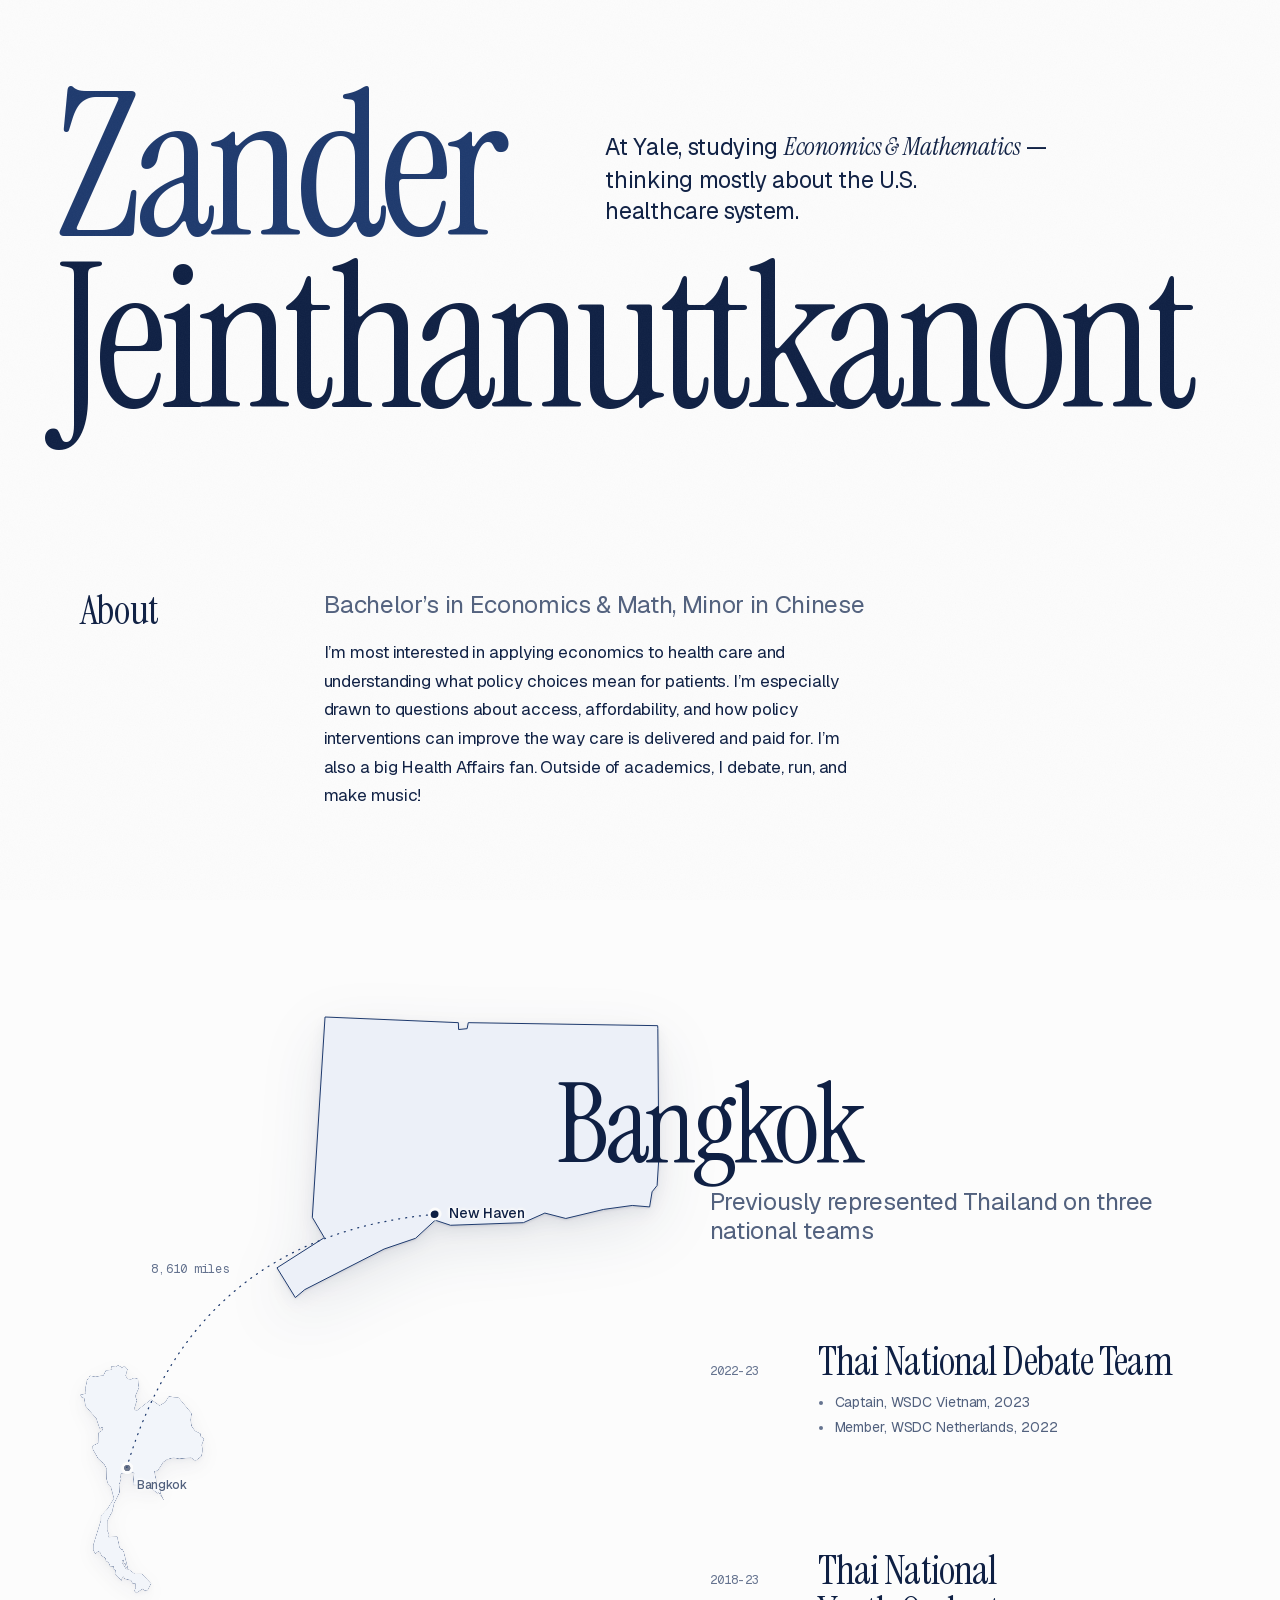
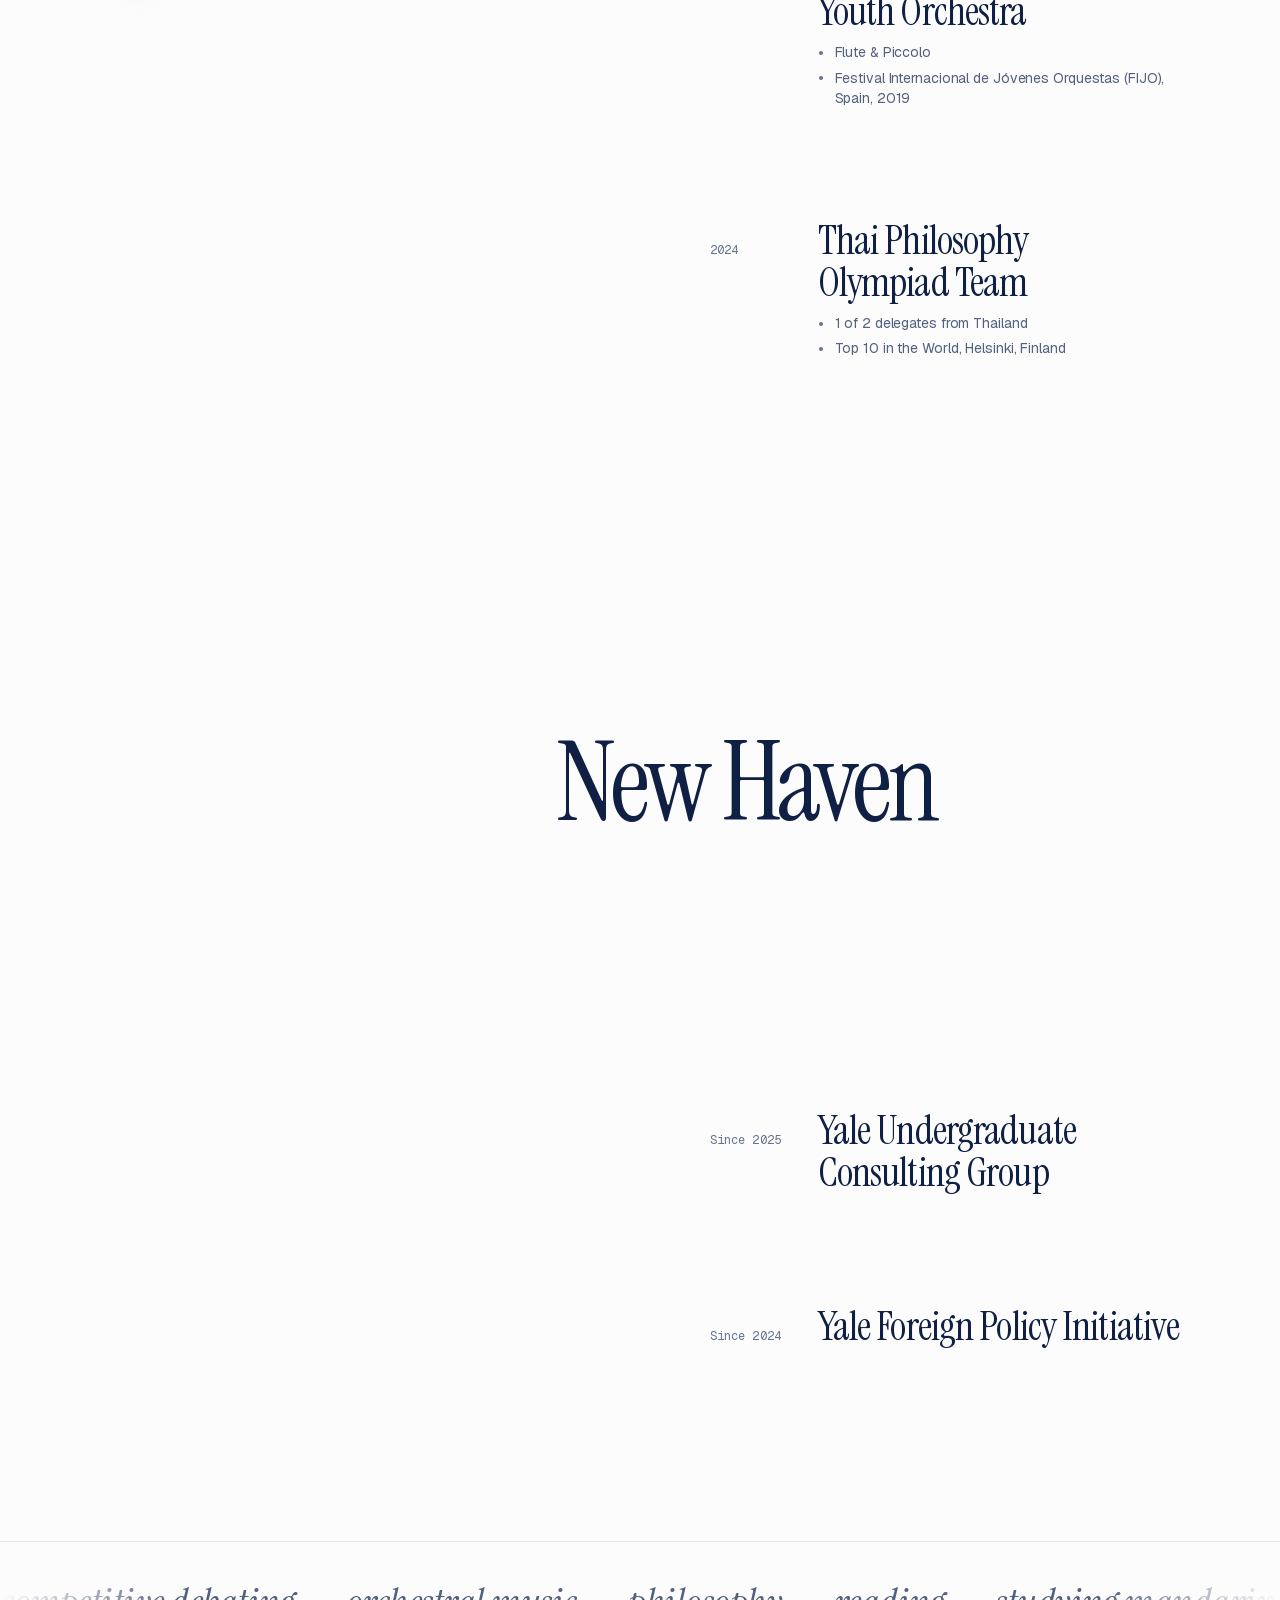
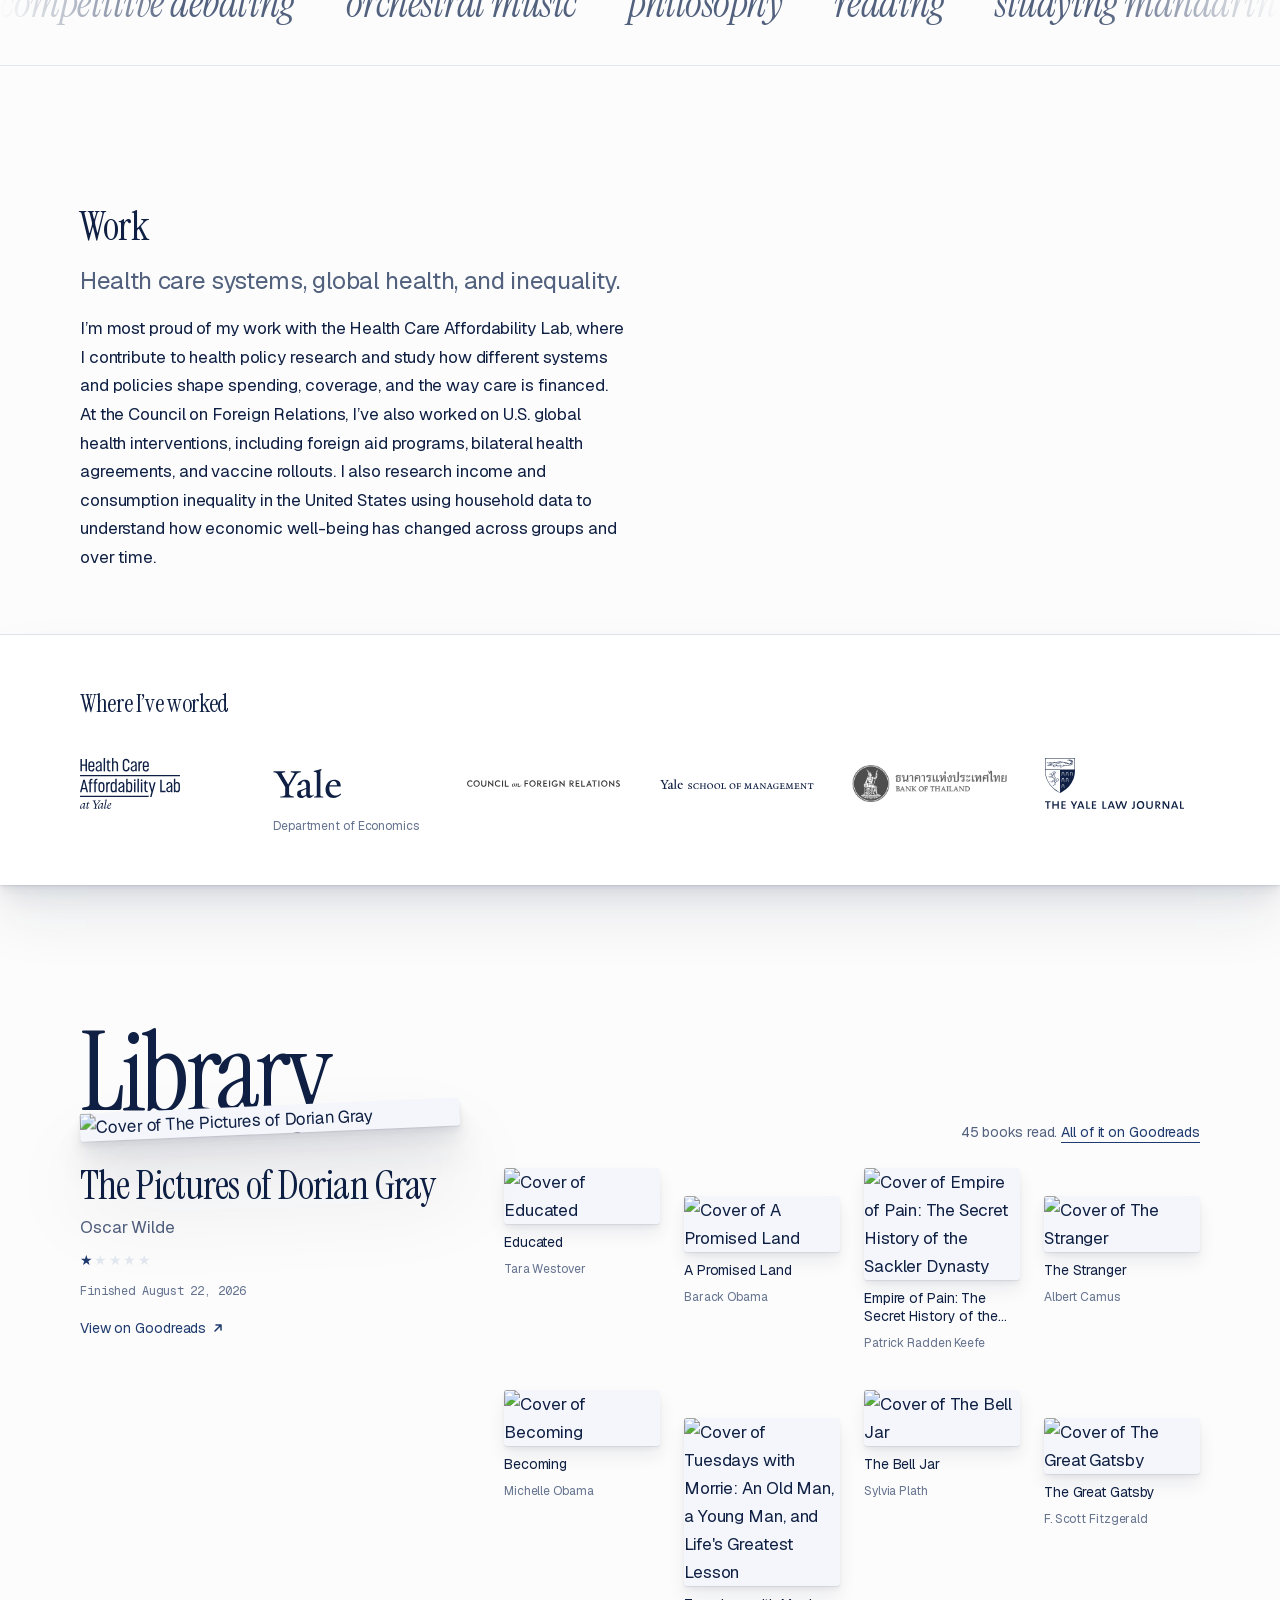
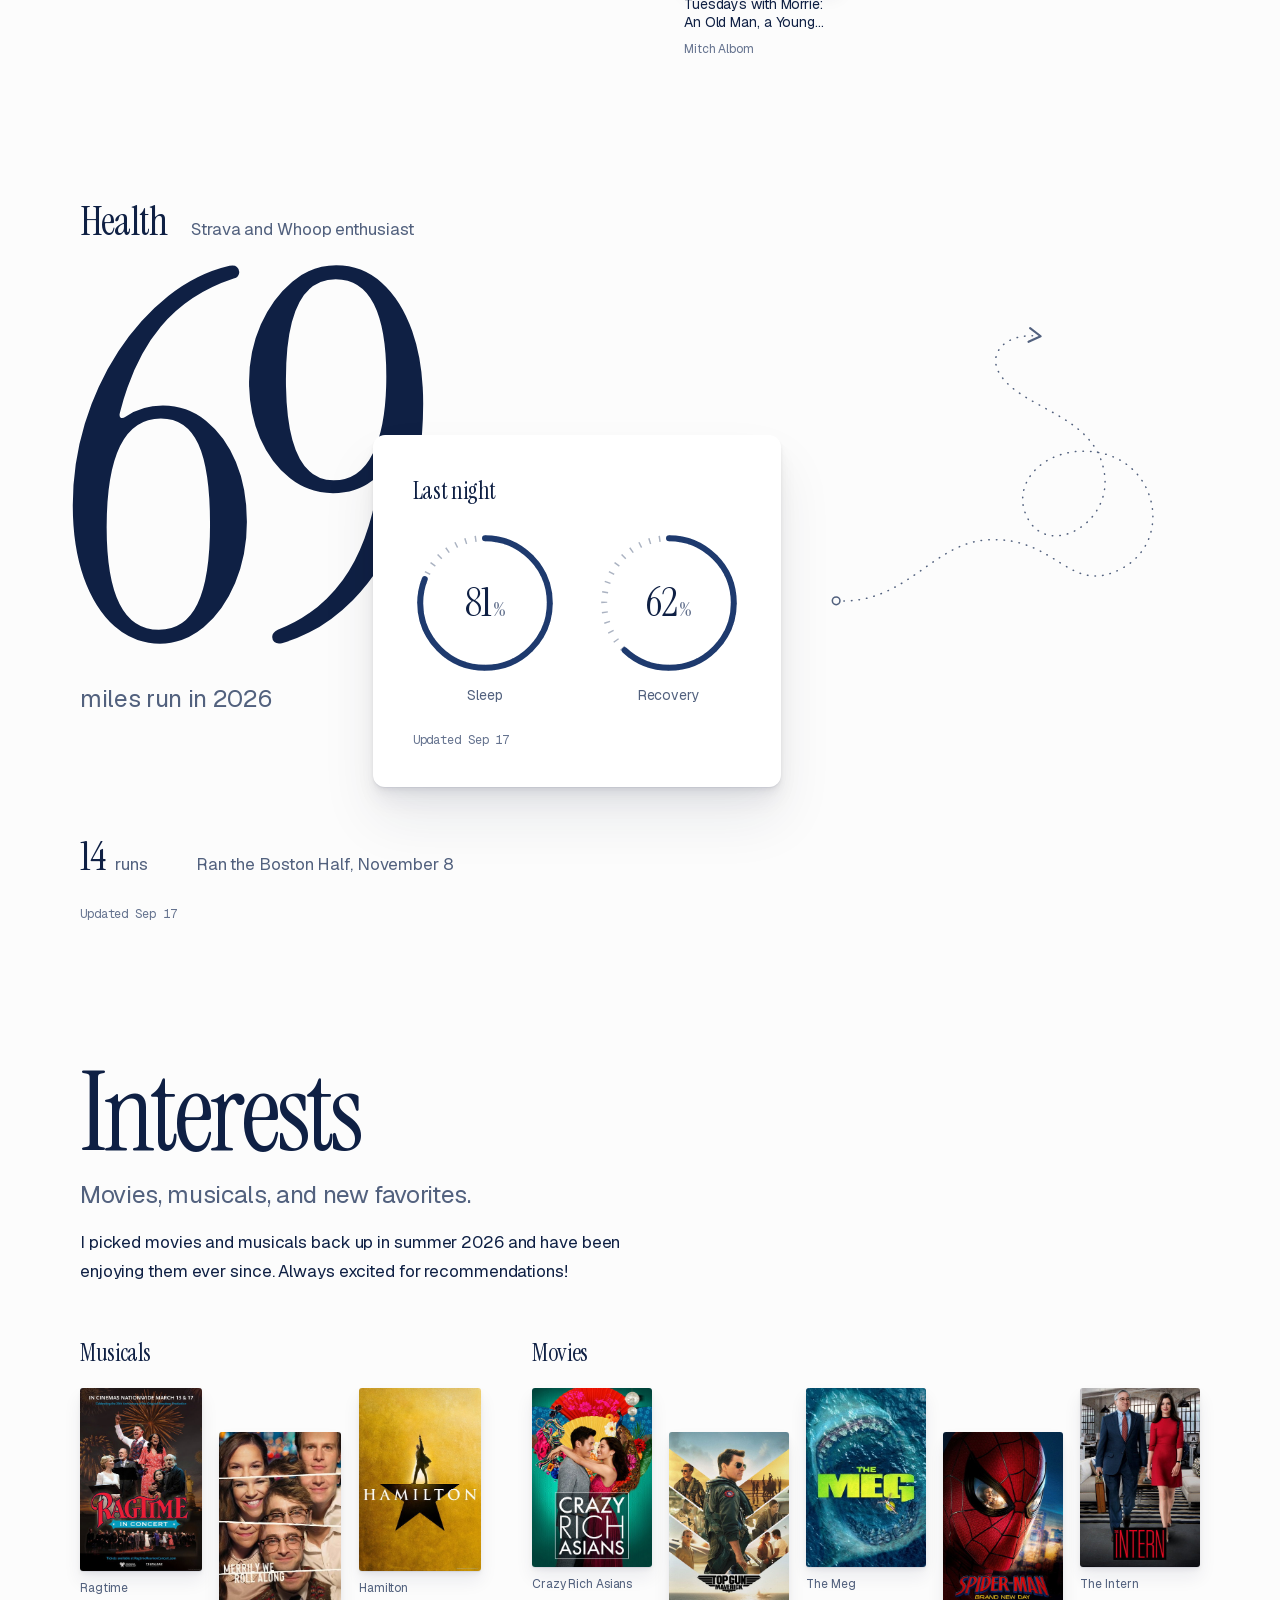
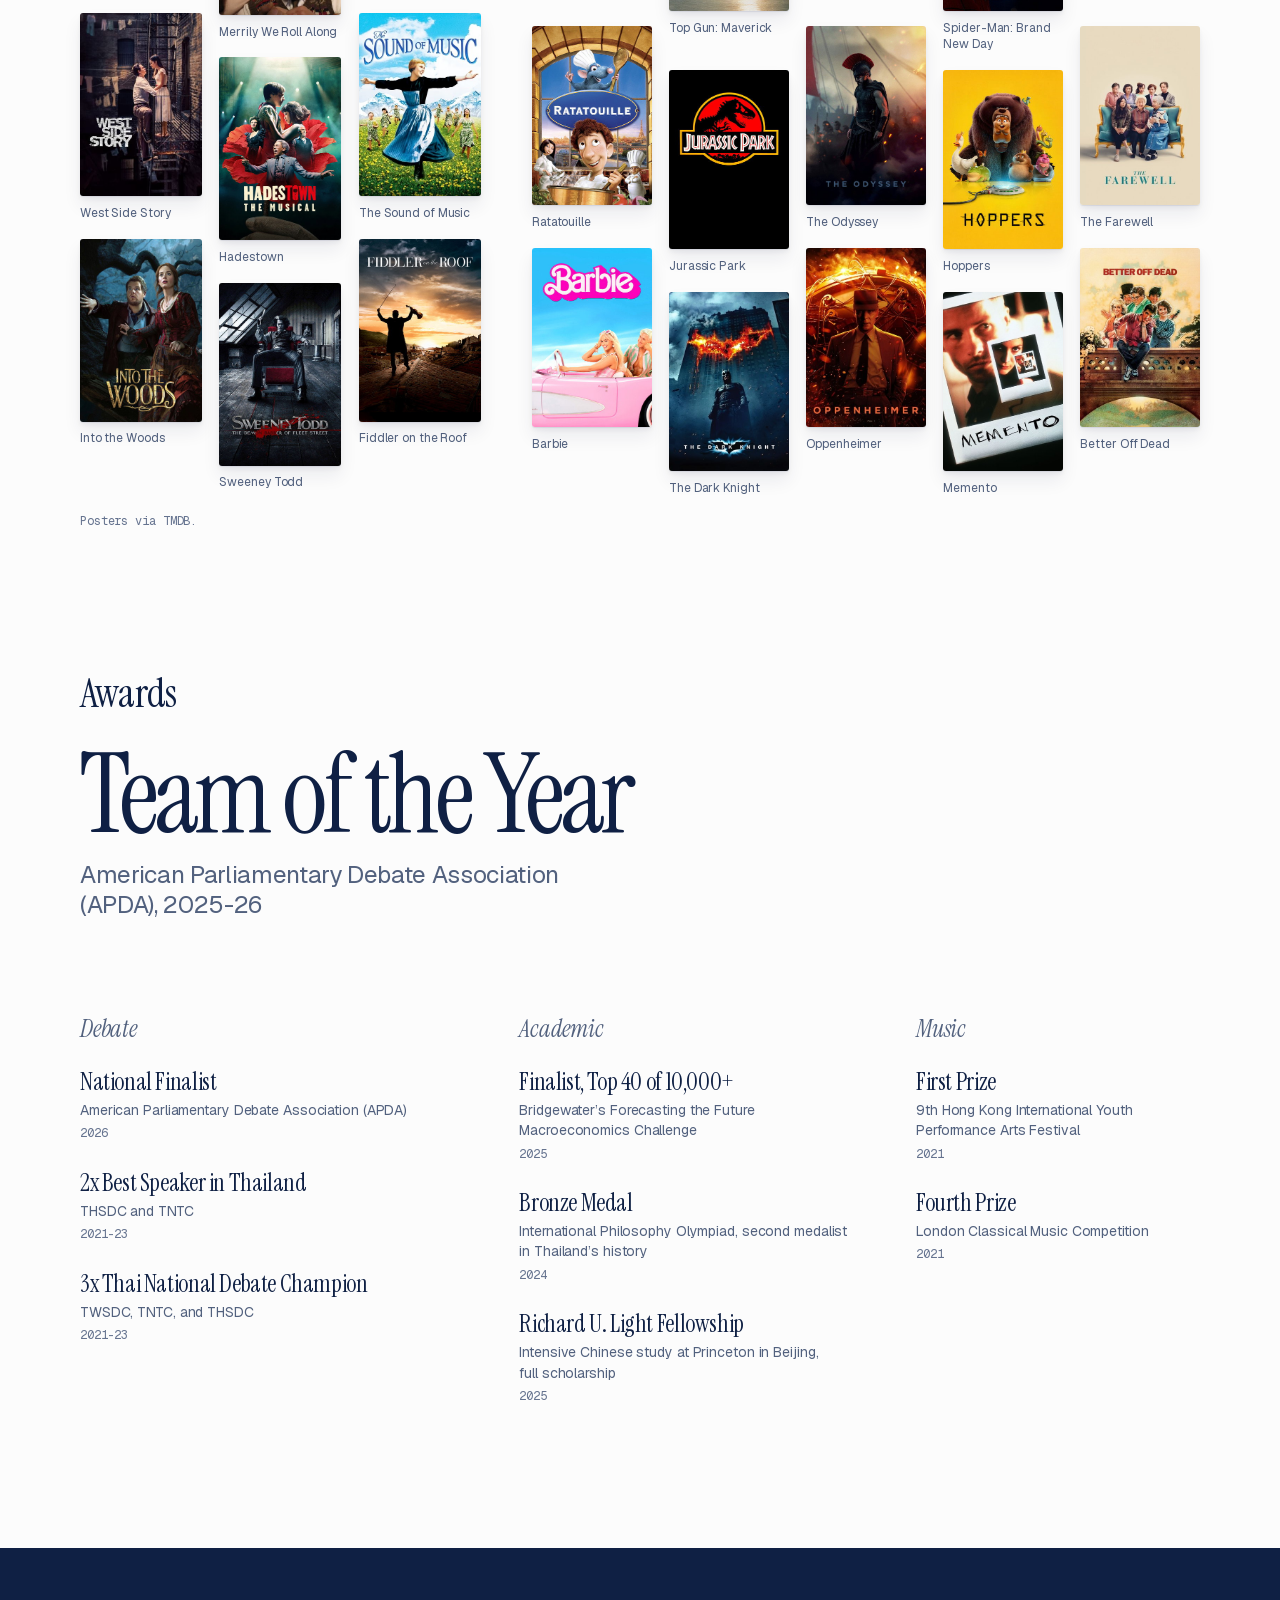
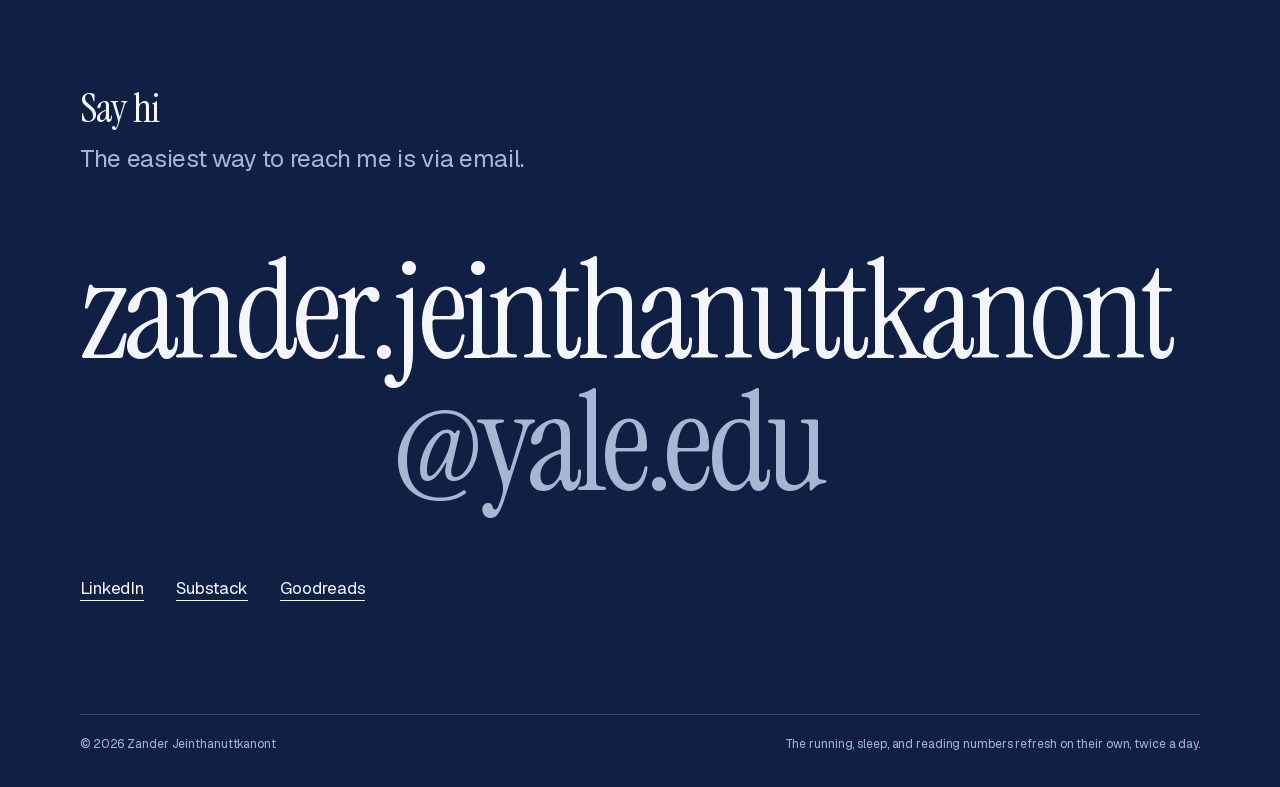
==== index.html @ 14655700 "Redesign round 3: one structure per section, About as a map journey - Hero: name fitted to the full " ====
<!DOCTYPE html>
<html lang="en">
<head>
  <meta charset="UTF-8" />
  <meta name="viewport" content="width=device-width, initial-scale=1" />
  <title>Zander Jeinthanuttkanont</title>
  <meta name="description" content="Zander Jeinthanuttkanont. At Yale, studying Economics &amp; Mathematics, thinking mostly about the U.S. healthcare system." />
  <link rel="canonical" href="https://zanderjein.com/" />
  <meta name="theme-color" content="#FCFCFC" media="(prefers-color-scheme: light)" />
  <meta name="theme-color" content="#0A1428" media="(prefers-color-scheme: dark)" />
  <meta name="color-scheme" content="light dark" />

  <link rel="icon" href="favicon.ico" sizes="any" />
  <link rel="icon" href="assets/icons/favicon-32.png" type="image/png" sizes="32x32" />
  <link rel="apple-touch-icon" href="apple-touch-icon.png" />

  <!-- how the link looks when shared -->
  <meta property="og:type" content="website" />
  <meta property="og:url" content="https://zanderjein.com/" />
  <meta property="og:site_name" content="Zander Jeinthanuttkanont" />
  <meta property="og:title" content="Zander Jeinthanuttkanont" />
  <meta property="og:description" content="At Yale, studying Economics &amp; Mathematics — thinking mostly about the U.S. healthcare system." />
  <meta property="og:image" content="https://zanderjein.com/assets/og-image.png" />
  <meta property="og:image:width" content="1200" />
  <meta property="og:image:height" content="630" />
  <meta property="og:image:alt" content="Zander Jeinthanuttkanont, at Yale, studying Economics &amp; Mathematics" />
  <meta name="twitter:card" content="summary_large_image" />

  <link rel="preload" href="assets/fonts/instrument-serif-latin.woff2" as="font" type="font/woff2" crossorigin />
  <link rel="preload" href="assets/fonts/geist-latin.woff2" as="font" type="font/woff2" crossorigin />
  <link rel="stylesheet" href="styles.css" />
</head>
<body>

  <a class="skip" href="#top">Skip to content</a>

  <!-- paper grain: fixed, never scrolls, never catches a click -->
  <div class="grain" aria-hidden="true"></div>

  <!-- a floating bar, detached from the window edge; it appears once the hero has gone by -->
  <header class="topbar" id="topbar">
    <a class="topbar-name" href="#top">Zander J.</a>
    <nav class="topbar-nav" aria-label="Sections">
      <a href="#about">About</a>
      <a href="#experience">Work</a>
      <a href="#library">Library</a>
      <a href="#health">Health</a>
      <a href="#interests">Interests</a>
      <a href="#awards">Awards</a>
      <a href="#connect">Say hi</a>
    </nav>
  </header>

  <main id="top">

    <!-- ==================================================== HERO
         A type poster. The name runs the full window; the sentence sits in the
         space the first name leaves free. -->
    <section class="hero" id="hero">
      <h1 class="hero-name">
        <span class="hero-first"><span class="rise">Zander</span></span>
        <span class="hero-last"><span class="rise">Jeinthanuttkanont</span></span>
      </h1>

      <div class="hero-aside">
        <p class="hero-line">
          At Yale, studying <em>Economics &amp; Mathematics</em>&nbsp;— thinking mostly
          about the U.S. healthcare system.
        </p>
      </div>
    </section>

    <!-- =================================================== ABOUT -->
    <section class="section" id="about">

      <div class="wrap">
        <div class="rail-grid">
          <div class="rail">
            <h2 class="title">About</h2>
          </div>
          <div class="copy" id="copy-about" data-reveal></div>
        </div>
      </div>

      <!-- The journey. Wide screens with motion allowed: the map is pinned on the left and
           the chapters scroll past it. Phones and reduced motion: map, list, map, list. -->
      <div class="journey" id="journey">
        <div class="journey-stage">
          <div class="stage" id="stage" data-place="bangkok" role="img"
               aria-label="Map: an arc from Bangkok, Thailand, to New Haven, Connecticut"></div>
        </div>
        <div class="journey-chapters" id="chapters"></div>
      </div>

      <!-- full-bleed break: the slow line of interests -->
      <div class="bleed bleed-marquee">
        <div class="marquee" id="marquee">
          <div class="marquee-track" id="marquee-track"></div>
        </div>
      </div>

    </section>

    <!-- =================================== PROFESSIONAL EXPERIENCES
         Words first, then one raised strip of marks running the full window. -->
    <section class="section" id="experience">
      <div class="wrap">
        <h2 class="title">Work</h2>
        <div class="copy" id="copy-work" data-reveal></div>
      </div>

      <div class="work-strip" data-reveal>
        <h3 class="work-label" id="line-worked"></h3>
        <div class="work-band" id="work-grid"></div>
      </div>
    </section>

    <!-- ================================================= LIBRARY
         A table of books: the latest one lies on top of the heading and the shelf. -->
    <section class="section library" id="library">
      <div class="wrap">
        <h2 class="title title-xl">Library</h2>

        <div class="library-table">
          <div class="book-feature" id="book-feature" data-reveal>
            <p class="is-empty">Loading the shelf…</p>
          </div>
          <div class="shelf">
            <p class="library-note"><span id="shelf-count"></span>
              <a class="text-link" href="https://www.goodreads.com/user/show/65803906-zander-jeinthanuttkanont" target="_blank" rel="noopener noreferrer">All of it on Goodreads</a>
            </p>
            <div class="book-mini-grid" id="book-mini"></div>
          </div>
        </div>
      </div>
    </section>

    <!-- ================================================== HEALTH
         One numeral far larger than anything near it, and a raised sheet lying across it. -->
    <section class="section health" id="health">
      <div class="wrap">
        <div class="health-head">
          <h2 class="title">Health</h2>
          <p class="health-note" id="line-health"></p>
        </div>

        <div class="health-body">
          <article class="run" data-reveal>
            <div class="run-figure" id="card-running"><p class="is-empty">Loading…</p></div>
          </article>

          <!-- decoration only: a dotted route that draws itself, in the same line as About's arc -->
          <svg class="route" data-reveal viewBox="0 0 400 320" aria-hidden="true" focusable="false">
            <defs>
              <mask id="route-mask" maskUnits="userSpaceOnUse" x="-20" y="-20" width="440" height="360">
                <path class="route-draw" pathLength="1" d="M18 296 C 92 300 118 236 176 232 C 250 227 262 292 318 262 C 372 233 356 150 292 140 C 236 131 196 176 222 214 C 246 248 306 214 300 164 C 292 100 214 96 190 58 C 176 36 196 14 232 18" />
              </mask>
              <marker id="route-tip" viewBox="0 0 12 12" refX="9" refY="6" markerWidth="12" markerHeight="12" orient="auto">
                <path class="route-tip" d="M2 1.5 L9.5 6 L2 10.5" />
              </marker>
            </defs>
            <g mask="url(#route-mask)">
              <path class="route-line" marker-end="url(#route-tip)" d="M18 296 C 92 300 118 236 176 232 C 250 227 262 292 318 262 C 372 233 356 150 292 140 C 236 131 196 176 222 214 C 246 248 306 214 300 164 C 292 100 214 96 190 58 C 176 36 196 14 232 18" />
              <circle class="route-start" cx="18" cy="296" r="4" />
            </g>
          </svg>

          <div class="run-more" data-reveal>
            <div class="run-facts">
              <p class="run-runs" id="run-runs"></p>
              <p class="run-goal" id="card-goal"></p>
            </div>
            <p class="stamp" id="foot-running"></p>
          </div>

          <article class="sheet night" data-reveal>
            <h3 class="sheet-label">Last night</h3>
            <div id="card-sleep"><p class="is-empty">Loading…</p></div>
            <p class="stamp" id="foot-sleep"></p>
          </article>
        </div>
      </div>
    </section>

    <!-- =============================================== INTERESTS
         A poster wall, columns out of step. On phones it becomes two strips you push sideways. -->
    <section class="section interests" id="interests">
      <div class="wrap">
        <h2 class="title title-xl interests-title">Interests</h2>
        <div class="copy" id="copy-interests" data-reveal></div>
      </div>
      <div class="walls" id="shelves"></div>
      <p class="wrap credit">Posters via TMDB.</p>
    </section>

    <!-- ================================================== AWARDS
         One award at full size, the rest in three uneven columns. No rows, no rules. -->
    <section class="section awards" id="awards">
      <div class="wrap">
        <h2 class="title">Awards</h2>
        <div class="award-lead" id="award-lead" data-reveal></div>
        <div class="award-groups" id="award-groups"></div>
      </div>
    </section>

  </main>

  <!-- ================================================= CONNECT
       The page closes on navy, edge to edge, with the address as the headline. -->
  <footer class="close" id="connect">
    <div class="wrap">
      <h2 class="close-title">Say hi</h2>
      <p class="close-line" id="line-connect"></p>

      <a class="close-email" href="mailto:zander.jeinthanuttkanont@yale.edu" data-reveal>
        <span>zander.jeinthanuttkanont</span><span>@yale.edu</span>
      </a>

      <ul class="elsewhere">
        <li><a href="https://www.linkedin.com/in/zander-jein" target="_blank" rel="noopener noreferrer">LinkedIn</a></li>
        <li><a href="https://substack.com/@zanderjein" target="_blank" rel="noopener noreferrer">Substack</a></li>
        <li><a href="https://www.goodreads.com/user/show/65803906-zander-jeinthanuttkanont" target="_blank" rel="noopener noreferrer">Goodreads</a></li>
      </ul>

      <div class="colophon">
        <p>© <span id="year"></span> Zander Jeinthanuttkanont</p>
        <p>The running, sleep, and reading numbers refresh on their own, twice a day.</p>
      </div>
    </div>
  </footer>

  <script src="main.js" defer></script>
</body>
</html>
---- styles.css ----
/* ==========================================================================
   zanderjein.com
   Navy and white. Instrument Serif for display, Geist for reading, Geist Mono for figures.
   Every section has its own physical structure; the tokens below are what they share.
   Motion is calm and always reduced-motion safe.
   ========================================================================== */

/* ---------------------------------------------------------------- fonts --
   Self-hosted so the first paint doesn't wait on a third-party server.
   Instrument Serif, Geist and Geist Mono, SIL Open Font License 1.1 — see assets/fonts/OFL-*.txt.
   Latin and Latin Extended only; nothing else on the page needs more.
   ------------------------------------------------------------------------ */

@font-face {
  font-family: "Instrument Serif";
  font-style: italic;
  font-weight: 400;
  font-display: swap;
  src: url("assets/fonts/instrument-serif-italic-latin-ext.woff2") format("woff2");
  unicode-range: U+0100-02BA, U+02BD-02C5, U+02C7-02CC, U+02CE-02D7, U+02DD-02FF, U+0304, U+0308, U+0329, U+1D00-1DBF, U+1E00-1E9F, U+1EF2-1EFF, U+2020, U+20A0-20AB, U+20AD-20C0, U+2113, U+2C60-2C7F, U+A720-A7FF;
}
@font-face {
  font-family: "Instrument Serif";
  font-style: italic;
  font-weight: 400;
  font-display: swap;
  src: url("assets/fonts/instrument-serif-italic-latin.woff2") format("woff2");
  unicode-range: U+0000-00FF, U+0131, U+0152-0153, U+02BB-02BC, U+02C6, U+02DA, U+02DC, U+0304, U+0308, U+0329, U+2000-206F, U+20AC, U+2122, U+2191, U+2193, U+2212, U+2215, U+FEFF, U+FFFD;
}
@font-face {
  font-family: "Instrument Serif";
  font-style: normal;
  font-weight: 400;
  font-display: swap;
  src: url("assets/fonts/instrument-serif-latin-ext.woff2") format("woff2");
  unicode-range: U+0100-02BA, U+02BD-02C5, U+02C7-02CC, U+02CE-02D7, U+02DD-02FF, U+0304, U+0308, U+0329, U+1D00-1DBF, U+1E00-1E9F, U+1EF2-1EFF, U+2020, U+20A0-20AB, U+20AD-20C0, U+2113, U+2C60-2C7F, U+A720-A7FF;
}
@font-face {
  font-family: "Instrument Serif";
  font-style: normal;
  font-weight: 400;
  font-display: swap;
  src: url("assets/fonts/instrument-serif-latin.woff2") format("woff2");
  unicode-range: U+0000-00FF, U+0131, U+0152-0153, U+02BB-02BC, U+02C6, U+02DA, U+02DC, U+0304, U+0308, U+0329, U+2000-206F, U+20AC, U+2122, U+2191, U+2193, U+2212, U+2215, U+FEFF, U+FFFD;
}
@font-face {
  font-family: "Geist";
  font-style: normal;
  font-weight: 400 600;
  font-display: swap;
  src: url("assets/fonts/geist-latin-ext.woff2") format("woff2");
  unicode-range: U+0100-02BA, U+02BD-02C5, U+02C7-02CC, U+02CE-02D7, U+02DD-02FF, U+0304, U+0308, U+0329, U+1D00-1DBF, U+1E00-1E9F, U+1EF2-1EFF, U+2020, U+20A0-20AB, U+20AD-20C0, U+2113, U+2C60-2C7F, U+A720-A7FF;
}
@font-face {
  font-family: "Geist";
  font-style: normal;
  font-weight: 400 600;
  font-display: swap;
  src: url("assets/fonts/geist-latin.woff2") format("woff2");
  unicode-range: U+0000-00FF, U+0131, U+0152-0153, U+02BB-02BC, U+02C6, U+02DA, U+02DC, U+0304, U+0308, U+0329, U+2000-206F, U+20AC, U+2122, U+2191, U+2193, U+2212, U+2215, U+FEFF, U+FFFD;
}
@font-face {
  font-family: "Geist Mono";
  font-style: normal;
  font-weight: 400 500;
  font-display: swap;
  src: url("assets/fonts/geist-mono-latin-ext.woff2") format("woff2");
  unicode-range: U+0100-02BA, U+02BD-02C5, U+02C7-02CC, U+02CE-02D7, U+02DD-02FF, U+0304, U+0308, U+0329, U+1D00-1DBF, U+1E00-1E9F, U+1EF2-1EFF, U+2020, U+20A0-20AB, U+20AD-20C0, U+2113, U+2C60-2C7F, U+A720-A7FF;
}
@font-face {
  font-family: "Geist Mono";
  font-style: normal;
  font-weight: 400 500;
  font-display: swap;
  src: url("assets/fonts/geist-mono-latin.woff2") format("woff2");
  unicode-range: U+0000-00FF, U+0131, U+0152-0153, U+02BB-02BC, U+02C6, U+02DA, U+02DC, U+0304, U+0308, U+0329, U+2000-206F, U+20AC, U+2122, U+2191, U+2193, U+2212, U+2215, U+FEFF, U+FFFD;
}

:root {
  color-scheme: light dark;

  /* --- navy is the only colour --- */
  --ink:        #0F2044;  /* headings, primary text  15.6:1 on bg */
  --ink-link:   #1E3A6E;  /* links, hover states     10.9:1 on bg */
  --ink-muted:  #52617E;  /* secondary text           6.1:1 on bg */
  --ink-faint:  #65738F;  /* figures, stamps          4.7:1 on bg */
  --rule:       #E2E7F0;
  --tint:       #F4F6FB;
  --tint-deep:  #ECF0F8;

  --bg:      #FCFCFC;
  --surface: #FFFFFF;

  /* the two bands that break the page: a raised strip of marks, and the navy close */
  --strip-bg: #FFFFFF;
  --close-bg: #0F2044;
  --close-ink: #F4F6FB;
  --close-muted: #A9B6D3;

  --display: "Instrument Serif", "Iowan Old Style", Georgia, "Times New Roman", serif;
  --sans: "Geist", -apple-system, BlinkMacSystemFont, "Segoe UI", Helvetica, Arial, sans-serif;
  --mono: "Geist Mono", ui-monospace, "SF Mono", Menlo, monospace;

  /* --- type: six steps, far apart. Anything in between is a mistake.
         (The hero name and the closing address are fitted to the window instead.) --- */
  --t-mono: 0.75rem;
  --t-small: 0.875rem;
  --t-body: 1.0625rem;
  --t-lead: clamp(1.3125rem, 1.9vw, 1.625rem);
  --t-title: clamp(1.75rem, 3.2vw, 2.5rem);
  --t-display: clamp(3.75rem, 8.6vw, 8.25rem);

  /* --- rhythm --- */
  --gutter: clamp(1.25rem, 5vw, 4rem);
  --measure: 34rem;
  --section-gap: clamp(5rem, 11vw, 10rem);
  --page: 78rem;
  --rail: 12.5rem;
  --rail-gap: clamp(1.5rem, 3.4vw, 3.25rem);
  /* distance from the window edge to the start of the measure */
  --edge: max(var(--gutter), calc((100vw - var(--page)) / 2 + var(--gutter)));

  /* --- shape: two radii. Printed things (covers, posters) are nearly square;
         surfaces the page itself makes (the sheet, the bar) are soft. --- */
  --r-s: 3px;
  --r-m: 12px;

  /* --- material: navy-tinted shadows with real falloff, tight and dark near the
         object, wide and faint far from it, all lit from above --- */
  --shade: 15, 32, 68;
  --shadow-low:
    0 1px 1px rgba(var(--shade), 0.07), 0 3px 5px rgba(var(--shade), 0.06),
    0 10px 18px rgba(var(--shade), 0.07);
  --shadow-rest:
    0 1px 1px rgba(var(--shade), 0.06), 0 2px 4px rgba(var(--shade), 0.05),
    0 6px 10px rgba(var(--shade), 0.05), 0 14px 24px rgba(var(--shade), 0.06),
    0 32px 56px rgba(var(--shade), 0.08);
  --shadow-high:
    0 1px 1px rgba(var(--shade), 0.08), 0 4px 6px rgba(var(--shade), 0.07),
    0 12px 18px rgba(var(--shade), 0.08), 0 28px 40px rgba(var(--shade), 0.10),
    0 56px 90px rgba(var(--shade), 0.14);
  --shadow-land:
    drop-shadow(0 1px 1px rgba(var(--shade), 0.12)) drop-shadow(0 5px 8px rgba(var(--shade), 0.07))
    drop-shadow(0 20px 30px rgba(var(--shade), 0.09));

  /* --- layers, bottom to top. Nothing on the page uses a z-index that isn't here. --- */
  --z-under: 0;     /* type that something lies across */
  --z-stage: 1;     /* pinned things that content passes over */
  --z-over: 2;      /* things that lie across other things */
  --z-topbar: 30;
  --z-grain: 60;
  --z-skip: 70;

  /* --- motion --- */
  --ease: cubic-bezier(0.22, 0.61, 0.36, 1);
  --ease-out: cubic-bezier(0.32, 0.72, 0, 1);
  --ease-expo: cubic-bezier(0.16, 1, 0.3, 1);      /* arrivals */
  --ease-inout: cubic-bezier(0.65, 0, 0.35, 1);    /* journeys, there and back */
  --ease-spring: cubic-bezier(0.2, 0.9, 0.3, 1.18); /* things under the hand: a touch of overshoot */
  --fast: 200ms;
  --mid: 320ms;
}

/* Dark: the same two colours, the other way up. */
@media (prefers-color-scheme: dark) {
  :root {
    --ink:        #EEF2FA;
    --ink-link:   #BCCBEE;
    --ink-muted:  #A5B2CD;
    --ink-faint:  #8492B0;
    --rule:       #1D2C4E;
    --tint:       #111F3D;
    --tint-deep:  #182B55;

    --bg:      #0A1428;
    --surface: #111E3B;

    --strip-bg: #EEF2FA;      /* in the dark, the strip of marks is the one pale band */
    --close-bg: #060D1B;
    --close-ink: #EEF2FA;
    --close-muted: #8E9CBB;

    --shade: 0, 3, 12;
    --shadow-low:
      0 1px 1px rgba(var(--shade), 0.3), 0 3px 5px rgba(var(--shade), 0.26), 0 10px 18px rgba(var(--shade), 0.3);
    --shadow-rest:
      0 1px 1px rgba(var(--shade), 0.3), 0 2px 4px rgba(var(--shade), 0.26), 0 6px 10px rgba(var(--shade), 0.26),
      0 14px 24px rgba(var(--shade), 0.3), 0 32px 56px rgba(var(--shade), 0.36);
    --shadow-high:
      0 1px 1px rgba(var(--shade), 0.34), 0 4px 6px rgba(var(--shade), 0.3), 0 12px 18px rgba(var(--shade), 0.34),
      0 28px 40px rgba(var(--shade), 0.4), 0 56px 90px rgba(var(--shade), 0.5);
    --shadow-land:
      drop-shadow(0 1px 1px rgba(var(--shade), 0.4)) drop-shadow(0 5px 8px rgba(var(--shade), 0.3))
      drop-shadow(0 20px 30px rgba(var(--shade), 0.4));
  }
}

/* --------------------------------------------------------------- reset -- */

*, *::before, *::after { box-sizing: border-box; }

html {
  -webkit-text-size-adjust: 100%;
  scroll-behavior: smooth;
  scroll-padding-top: 5.5rem;
}

body {
  margin: 0;
  background: var(--bg);
  color: var(--ink);
  font-family: var(--sans);
  font-size: var(--t-body);
  line-height: 1.65;
  letter-spacing: -0.006em;
  -webkit-font-smoothing: antialiased;
  text-rendering: optimizeLegibility;
  overflow-x: clip;   /* clip, not hidden: hidden would make body a scroll container and break sticky */
}

img { max-width: 100%; display: block; }
ul, ol { list-style: none; margin: 0; padding: 0; }
h1, h2, h3, p, figure { margin: 0; }
h1, h2, h3 { font-weight: 400; }
button { font: inherit; color: inherit; }
a { color: inherit; }

::selection { background: rgba(30, 58, 110, 0.18); }
:focus-visible { outline: 2px solid var(--ink-link); outline-offset: 3px; border-radius: 2px; }

/* ------------------------------------------------------------- shared -- */

.wrap {
  width: 100%;
  max-width: var(--page);
  margin: 0 auto;
  padding-inline: var(--gutter);
}

.skip {
  position: absolute;
  left: -9999px;
  top: 0;
  z-index: var(--z-skip);
  background: var(--ink);
  color: var(--bg);
  padding: 0.7rem 1rem;
  font-size: var(--t-small);
  text-decoration: none;
  border-radius: 0 0 var(--r-m) 0;
}
.skip:focus { left: 0; }

/* paper grain: fixed, so it never repaints on scroll, and never clickable */
.grain {
  position: fixed;
  inset: 0;
  z-index: var(--z-grain);
  pointer-events: none;
  opacity: 0.04;
  background-image: url("data:image/svg+xml,%3Csvg xmlns='http://www.w3.org/2000/svg' width='160' height='160'%3E%3Cfilter id='n'%3E%3CfeTurbulence type='fractalNoise' baseFrequency='0.82' numOctaves='3' stitchTiles='stitch'/%3E%3CfeColorMatrix type='saturate' values='0'/%3E%3C/filter%3E%3Crect width='160' height='160' filter='url(%23n)'/%3E%3C/svg%3E");
  background-size: 160px 160px;
}
@media (prefers-color-scheme: dark) { .grain { opacity: 0.07; mix-blend-mode: screen; } }

.section { padding-top: var(--section-gap); }

/* section names: serif, sentence case, no label above them */
.title {
  font-family: var(--display);
  font-size: var(--t-title);
  line-height: 1;
  letter-spacing: -0.02em;
}
.title-xl { font-size: var(--t-display); line-height: 0.86; letter-spacing: -0.04em; }

.text-link {
  color: var(--ink-link);
  text-decoration: none;
  background-image: linear-gradient(currentColor, currentColor);
  background-repeat: no-repeat;
  background-position: 0 100%;
  background-size: 100% 1px;
  padding-bottom: 2px;
  transition: background-size var(--mid) var(--ease-out);
}
.text-link:hover { background-size: 0% 1px; background-position: 100% 100%; }

.stamp { font-family: var(--mono); font-size: var(--t-mono); color: var(--ink-faint); }
.is-empty { color: var(--ink-faint); font-size: var(--t-small); }

.stars { display: inline-block; color: var(--ink-link); font-size: var(--t-small); letter-spacing: 0.1em; }
.stars .off { color: var(--rule); }

/* the rail: About's two-track opening */
.rail-grid {
  display: grid;
  grid-template-columns: minmax(0, 1fr);
  column-gap: var(--rail-gap);
  row-gap: 1.25rem;
  align-items: start;
}

/* ------------------------------------------------------------- top bar --
   A bar that floats clear of the window edge, on the same soft radius as the
   sheet in Health. It arrives once the hero has gone by.
   ------------------------------------------------------------------------ */

.topbar {
  position: fixed;
  top: 0.75rem;
  left: 50%;
  z-index: var(--z-topbar);
  width: min(calc(var(--page) - 2 * var(--gutter) + 2.5rem), calc(100vw - 1.5rem));
  height: 3.25rem;
  padding-inline: 1.25rem;
  display: flex;
  align-items: center;
  justify-content: space-between;
  gap: 1.25rem;
  border-radius: var(--r-m);
  border: 1px solid var(--rule);
  background: color-mix(in srgb, var(--bg) 82%, transparent);
  backdrop-filter: saturate(180%) blur(14px);
  -webkit-backdrop-filter: saturate(180%) blur(14px);
  box-shadow: var(--shadow-low);
  opacity: 0;
  transform: translate(-50%, -150%);
  transition: opacity var(--mid) var(--ease-out), transform 520ms var(--ease-expo);
  pointer-events: none;
}
.topbar.is-visible { opacity: 1; transform: translate(-50%, 0); pointer-events: auto; }
.topbar-name {
  font-family: var(--display);
  font-size: var(--t-lead);
  letter-spacing: -0.01em;
  text-decoration: none;
  white-space: nowrap;
}
.topbar-nav {
  display: flex;
  gap: clamp(0.8rem, 1.8vw, 1.5rem);
  overflow-x: auto;
  scrollbar-width: none;
  -webkit-overflow-scrolling: touch;
}
.topbar-nav::-webkit-scrollbar { display: none; }
.topbar-nav a {
  position: relative;
  font-size: var(--t-small);
  color: var(--ink-muted);
  text-decoration: none;
  white-space: nowrap;
  padding-block: 0.35rem;
  transition: color var(--fast) var(--ease);
}
.topbar-nav a::after {
  content: "";
  position: absolute;
  left: 0; bottom: 0.15rem;
  height: 1px; width: 100%;
  background: currentColor;
  transform: scaleX(0);
  transform-origin: left;
  transition: transform var(--mid) var(--ease-out);
}
.topbar-nav a:hover { color: var(--ink); }
.topbar-nav a:hover::after,
.topbar-nav a[aria-current="true"]::after { transform: scaleX(1); }
.topbar-nav a[aria-current="true"] { color: var(--ink); }

/* ---------------------------------------------------------------- hero --
   A type poster. The name is fitted to the window, not to the page measure, so it is
   the one thing on the page that runs edge to edge. The sentence sits in the space
   the first name leaves free; nothing else competes.
   ------------------------------------------------------------------------ */

.hero {
  --name: min(calc((100vw - 2 * var(--gutter)) / 5.75), 25rem);
  position: relative;
  display: grid;
  grid-template-columns: minmax(0, 1fr);
  /* the bottom allows for the J, which hangs well below the line */
  padding: clamp(4rem, 9vh, 6rem) var(--gutter) calc(var(--name) * 0.12);
}
.hero-name {
  font-family: var(--display);
  font-size: var(--name);
  line-height: 0.86;
  letter-spacing: -0.035em;
  margin-left: -0.04em; /* optical: the stems, not the boxes, meet the margin */
  white-space: nowrap;
}
.hero-name > span { display: block; }
.hero-first { color: var(--ink-link); }
.rise { display: inline-block; animation: rise 1200ms var(--ease-expo) both; }
.hero-last .rise { animation-delay: 110ms; }
@keyframes rise {
  from { opacity: 0; transform: translateY(0.28em); }
  to   { opacity: 1; transform: none; }
}

.hero-aside { display: contents; }
.hero-line {
  margin-top: clamp(1.75rem, 4vw, 2.5rem);
  font-size: var(--t-lead);
  line-height: 1.38;
  letter-spacing: -0.014em;
  max-width: 31ch;
  text-wrap: pretty;
  animation: rise 1200ms var(--ease-expo) 260ms both;
}
.hero-line em { font-family: var(--display); font-style: italic; font-size: 1.12em; letter-spacing: -0.005em; }

@media (min-width: 64rem) {
  /* the sentence moves up into the first line, right of "Zander", level with its x-height */
  .hero { grid-template-columns: 47fr 53fr; }
  .hero-name { grid-column: 1 / -1; grid-row: 1; }
  .hero-line {
    grid-column: 2;
    grid-row: 1;
    z-index: var(--z-over);
    align-self: start;
    margin-top: calc(var(--name) * 0.24);
    /* fitted with the name, so the pair keep their proportion on a very wide window */
    font-size: clamp(1.3125rem, calc(var(--name) * 0.115), 2.25rem);
  }
}

/* --------------------------------------------------------------- about --
   A few sentences, then a journey: the map holds still on the left while two
   chapters scroll past it on the right. Structure unique to this section.
   ------------------------------------------------------------------------ */

/* a section's own words: one line under its name, then a paragraph at reading measure */
.copy { max-width: 42rem; }
.blurb { max-width: var(--measure); }
.title + .copy { margin-top: 1.25rem; }
.sub { font-size: var(--t-lead); line-height: 1.25; letter-spacing: -0.014em; color: var(--ink-muted); text-wrap: pretty; }
.blurb { margin-top: 1rem; line-height: 1.68; text-wrap: pretty; }
.sub + .blurb { margin-top: 1.1rem; }

/* --- land: one outline, its pin, its name. Used still and on the stage. --- */
.land { position: relative; }
.land > svg { display: block; width: 100%; height: 100%; overflow: visible; filter: var(--shadow-land); }
.land path {
  fill: var(--tint-deep);
  stroke: var(--ink-link);
  stroke-width: 1;
  stroke-linejoin: round;
  vector-effect: non-scaling-stroke;
}
.pin { position: absolute; width: 0; height: 0; }
.pin-dot,
.pin-ring {
  position: absolute;
  top: 0;
  left: 0;
  width: 7px;
  height: 7px;
  border-radius: 50%;
  transform: translate(-50%, -50%);
}
.pin-dot { background: var(--ink); box-shadow: 0 0 0 3px var(--bg); }
.pin-ring { border: 1px solid var(--ink-link); opacity: 0; }
.pin-label {
  position: absolute;
  left: 0.9rem;
  top: 0;
  transform: translateY(-50%);
  white-space: nowrap;
  font-size: var(--t-small);
  font-weight: 500;
  letter-spacing: -0.005em;
  /* a paper-coloured halo, so the coastline breaks behind the name instead of striking through it */
  text-shadow: 0 0 3px var(--bg), 0 0 3px var(--bg), 0 0 5px var(--bg), 0 0 5px var(--bg);
}

/* --- the journey, stacked: map, list, map, list. This is the default; the pinned
       version below only switches on when main.js says the screen and the reader allow it. --- */
.journey {
  max-width: var(--page);
  margin-inline: auto;
  padding-inline: var(--gutter);
  margin-top: clamp(3rem, 7vw, 5.5rem);
}
.journey-stage { display: none; }
.journey:not([data-mode="pinned"]) { margin-bottom: clamp(3rem, 8vw, 5rem); }

.chapter + .chapter { margin-top: clamp(4rem, 12vw, 7rem); }
.chapter-map { margin: 0; }
.chapter-map .land { height: clamp(15rem, 62vw, 22rem); }
.chapter-map[data-map="newhaven"] .land { height: auto; width: min(100%, 24rem); }

/* the place name is the big thing, and it sits on the map's shoulder, not under it */
.chapter-head { position: relative; z-index: var(--z-over); margin-top: -2.4rem; }
.chapter-title {
  font-family: var(--display);
  font-weight: 400;
  font-size: var(--t-display);
  line-height: 0.86;
  letter-spacing: -0.04em;
  white-space: nowrap;
}
.chapter-note {
  margin-top: 0.9rem;
  font-size: var(--t-lead);
  line-height: 1.2;
  letter-spacing: -0.015em;
  color: var(--ink-muted);
}

/* --- marks: one visual language for the teams and the clubs. No boxes, no row rules;
       the year hangs in its own column and the space does the separating. --- */
.marks { margin-top: clamp(2rem, 5vw, 3rem); display: grid; gap: clamp(1.6rem, 4.5vw, 2.25rem); }
.mark { display: grid; grid-template-columns: clamp(4.9rem, 9vw, 5.75rem) minmax(0, 1fr); column-gap: 1rem; align-items: baseline; }
.mark-when {
  font-family: var(--mono);
  font-size: var(--t-mono);
  letter-spacing: 0.01em;
  color: var(--ink-faint);
}
.mark-name {
  display: block;
  font-family: var(--display);
  font-size: var(--t-title);
  line-height: 1.04;
  letter-spacing: -0.022em;
  text-wrap: balance;
}
.mark-details { margin-top: 0.6rem; display: grid; gap: 0.3rem; font-size: var(--t-small); line-height: 1.45; color: var(--ink-muted); }
.mark-details li { padding-left: 1.05rem; position: relative; text-wrap: pretty; }
.mark-details li::before { content: ""; position: absolute; left: 0.1rem; top: 0.62em; width: 4px; height: 4px; border-radius: 50%; background: var(--ink-faint); }

.mark, .chapter-head {
  opacity: 0;
  transform: translateY(22px);
  transition: opacity 800ms var(--ease-expo), transform 800ms var(--ease-expo);
}
.mark.is-in, .chapter-head.is-in { opacity: 1; transform: none; }

/* stacked, but with room: reduced motion on a wide screen. Still map, list, map, list in
   reading order; the map simply stands beside its list instead of above it. */
@media (min-width: 48rem) {
  .journey:not([data-mode="pinned"]) .chapter {
    display: grid;
    grid-template-columns: minmax(0, 1fr) minmax(0, 1.15fr);
    grid-template-rows: auto 1fr;
    column-gap: clamp(1.5rem, 4vw, 4rem);
    align-items: start;
  }
  .journey:not([data-mode="pinned"]) .chapter-map { grid-row: 1 / span 2; justify-self: center; }
  .journey:not([data-mode="pinned"]) .chapter-map .land { height: min(70svh, 34rem); }
  .journey:not([data-mode="pinned"]) .chapter-map[data-map="newhaven"] .land { height: auto; width: min(100%, 30rem); }
  .journey:not([data-mode="pinned"]) .chapter-head { margin-top: clamp(1rem, 6vw, 4rem); }
  .journey:not([data-mode="pinned"]) .chapter-title { margin-left: calc(-1 * clamp(2rem, 8vw, 8rem)); }
}

/* --- the journey, pinned ------------------------------------------------- */
.journey[data-mode="pinned"] {
  display: grid;
  grid-template-columns: minmax(0, 1.18fr) minmax(0, 1fr);
  column-gap: clamp(1.5rem, 4vw, 4rem);
  align-items: start;
}
.journey[data-mode="pinned"] .chapter-map { display: none; }
.journey[data-mode="pinned"] .journey-stage {
  display: block;
  position: sticky;
  top: max(4.5rem, calc(50svh - min(39svh, 23rem)));
  z-index: var(--z-stage);
}
.journey[data-mode="pinned"] .chapter { padding-block: 20svh 8svh; }
.journey[data-mode="pinned"] .chapter + .chapter { margin-top: 0; padding-top: 34svh; }
.journey[data-mode="pinned"] .chapter:last-child { padding-bottom: 18svh; }
.journey[data-mode="pinned"] .chapter-head { margin-top: 0; }
/* the name reaches back across the gap and lies over the map as it passes */
.journey[data-mode="pinned"] .chapter-title { margin-left: calc(-1 * clamp(3rem, 12vw, 12rem)); }
.journey[data-mode="pinned"] .marks { gap: clamp(3.5rem, 13svh, 7rem); margin-top: clamp(3.5rem, 12svh, 6rem); }

/* the stage is a size container, so everything on it is placed in shares of the stage
   (cqw, cqh) and the composition holds from 768px to any width */
.stage {
  position: relative;
  height: min(78svh, 46rem);
  container-type: size;
  --th-h: min(90cqh, 122cqw);   /* Thailand as tall as the stage allows, never wider than two thirds of it */
}
.stage .land {
  position: absolute;
  will-change: transform, opacity;
  transition: transform 1100ms var(--ease-inout), opacity 700ms var(--ease-inout);
}
.stage .pin-dot { transition: transform 1100ms var(--ease-inout); }
.stage .pin-label { transition: opacity 400ms var(--ease-inout); }

/* Bangkok: Thailand fills the stage */
.stage-th { height: var(--th-h); inset-block: 0; margin-block: auto; left: 30cqw; transform-origin: 0% 100%; }
.stage-ct { width: 66cqw; top: 17cqh; right: 0; opacity: 0; transform: translate(7%, -5%) scale(0.9); transform-origin: 60% 60%; }

/* New Haven: Thailand steps back into the near corner, still there, smaller and paler;
   Connecticut comes forward. Thailand leaves first, the line is drawn, then Connecticut arrives. */
.stage[data-place="newhaven"] .stage-th { transform: translate(-30cqw, calc((100cqh - var(--th-h)) / 2 - 1cqh)) scale(0.36); opacity: 0.6; }
.stage[data-place="newhaven"] .stage-th .pin-dot { transform: translate(-50%, -50%) scale(2.6); }
.stage[data-place="newhaven"] .stage-th .pin-label { opacity: 0; }
.stage[data-place="newhaven"] .stage-ct { opacity: 1; transform: none; transition-delay: 650ms; }

.stage-arc { position: absolute; inset: 0; width: 100%; height: 100%; overflow: visible; pointer-events: none; }
.arc-dots { fill: none; stroke: var(--ink-link); stroke-width: 1.25; stroke-dasharray: 1 6; stroke-linecap: round; }
.arc-draw {
  fill: none;
  stroke: #fff;
  stroke-width: 8;
  stroke-dasharray: 1;
  stroke-dashoffset: 1;
  transition: stroke-dashoffset 700ms var(--ease-inout);
}
.stage[data-place="newhaven"] .arc-draw { stroke-dashoffset: 0; transition: stroke-dashoffset 1500ms var(--ease-inout) 350ms; }

/* one dot makes the trip, and comes to rest as New Haven's pin */
.stage-flight {
  position: absolute;
  left: 0;
  top: 0;
  width: 7px;
  height: 7px;
  border-radius: 50%;
  background: var(--ink);
  offset-rotate: 0deg;
  offset-distance: 0%;
  opacity: 0;
  transition: offset-distance 700ms var(--ease-inout), opacity 250ms var(--ease-inout);
}
.stage[data-place="newhaven"] .stage-flight {
  offset-distance: 100%;
  opacity: 1;
  transition: offset-distance 1500ms var(--ease-inout) 350ms, opacity 250ms var(--ease-inout) 350ms;
}
.stage[data-place="newhaven"] .stage-ct .pin-ring { animation: pin-pulse 900ms var(--ease-expo) 1850ms 1 both; }
@keyframes pin-pulse {
  from { opacity: 0.8; transform: translate(-50%, -50%) scale(1); }
  to   { opacity: 0;   transform: translate(-50%, -50%) scale(5); }
}

.stage-from,
.stage-miles {
  position: absolute;
  left: 0;
  top: 0;
  white-space: nowrap;
  opacity: 0;
  transition: opacity 400ms var(--ease-inout);
  text-shadow: 0 0 3px var(--bg), 0 0 3px var(--bg), 0 0 5px var(--bg);
}
.stage-from { font-size: var(--t-mono); font-weight: 500; color: var(--ink-muted); }
.stage-miles { font-family: var(--mono); font-size: var(--t-mono); letter-spacing: 0.01em; color: var(--ink-faint); }
.stage[data-place="newhaven"] .stage-from { opacity: 1; transition-delay: 900ms; }
.stage[data-place="newhaven"] .stage-miles { opacity: 1; transition-delay: 1500ms; }

/* while main.js measures where the pins come to rest, nothing may animate */
.stage.is-measuring, .stage.is-measuring * { transition: none !important; animation: none !important; }

/* --- the slow line of interests, as a full-bleed break. The only marquee on the page. --- */
.bleed-marquee {
  margin-top: clamp(1rem, 3vw, 2rem);
  padding-block: clamp(1.25rem, 2.6vw, 2rem);
  border-block: 1px solid var(--rule);
}
.marquee {
  position: relative;
  overflow: hidden;
  padding-block: 0.2rem;
  /* a wide fade, so words dissolve at the edges instead of being cut in half */
  -webkit-mask-image: linear-gradient(to right, transparent, #000 14%, #000 86%, transparent);
  mask-image: linear-gradient(to right, transparent, #000 14%, #000 86%, transparent);
}
.marquee-track { display: flex; width: max-content; animation: marquee 64s linear infinite; }
.marquee:hover .marquee-track,
.marquee:focus-within .marquee-track { animation-play-state: paused; }
.marquee-run { display: flex; align-items: baseline; flex: none; padding-right: clamp(2rem, 4vw, 3.5rem); }
.marquee-gap { display: inline-block; width: clamp(2rem, 4vw, 3.5rem); }
.marquee-word {
  font-family: var(--display);
  font-style: italic;
  font-size: var(--t-title);
  line-height: 1.3;
  letter-spacing: -0.012em;
  white-space: nowrap;
  color: var(--ink-muted);
}
@keyframes marquee {
  from { transform: translateX(0); }
  to   { transform: translateX(-50%); }
}

/* ---------------------------------------------------------------- work --
   Words, then one raised strip of marks running the full window. The strip is the
   only white-on-white surface with a shadow on the page, so it reads as lying on top.
   ------------------------------------------------------------------------ */

.work-strip {
  position: relative;
  z-index: var(--z-over);
  margin-top: clamp(2.5rem, 5vw, 4rem);
  background: var(--strip-bg);
  box-shadow: var(--shadow-rest), 0 -1px 0 var(--rule);
  /* the strip keeps its own light ink in both themes, so every mark is drawn as its owner drew it */
  --ink: #0F2044;
  --ink-faint: #65738F;
}
/* the strip's own heading, in the same voice as "Musicals" and "Last night": serif, full ink,
   on the measure. The marks line up under it, left edge to left edge. */
.work-label {
  max-width: var(--page);
  margin-inline: auto;
  padding: clamp(2.25rem, 4.5vw, 3.5rem) var(--gutter) 0;
  font-family: var(--display);
  font-size: var(--t-lead);
  line-height: 1.1;
  letter-spacing: -0.015em;
  color: var(--ink);
}
.work-band {
  max-width: var(--page);
  margin-inline: auto;
  padding: clamp(1.75rem, 3.5vw, 2.5rem) var(--gutter) clamp(3rem, 6vw, 4.75rem);
  display: grid;
  grid-template-columns: repeat(2, minmax(0, 1fr));
  gap: clamp(2.5rem, 5vw, 3.5rem) clamp(1.25rem, 3vw, 2.5rem);
  align-items: center;
}

.work {
  position: relative;
  display: grid;
  justify-items: start;
  text-decoration: none;
  color: var(--ink);
  transition: transform var(--mid) var(--ease-spring);
}
.work:hover { transform: translateY(-3px); }
.work:active { transform: translateY(0) scale(0.98); }

.work-logo {
  position: relative;
  width: min(100%, calc(var(--logo-w, 0.6) * 250px));
  height: clamp(2.5rem, 4vw, 3.5rem);
}
.work-logo .mono {
  position: absolute;
  inset: 0;
  background: var(--ink);
  -webkit-mask-repeat: no-repeat; mask-repeat: no-repeat;
  -webkit-mask-position: left center;  mask-position: left center;
  -webkit-mask-size: contain;     mask-size: contain;
  transition: opacity var(--fast) var(--ease);
}
.work-logo .tint { opacity: 0; }
.work:hover .work-logo .tint,
.work:focus-visible .work-logo .tint { opacity: 1; }
.work:hover .work-logo .mono:not(.tint),
.work:focus-visible .work-logo .mono:not(.tint) { opacity: 0; }

.work-logo.as-published img {
  position: absolute;
  inset: 0;
  width: 100%; height: 100%;
  object-fit: contain;
  object-position: left center;
  filter: grayscale(1) contrast(1.05);
  opacity: 0.78;
  transition: filter var(--fast) var(--ease), opacity var(--fast) var(--ease);
}
.work:hover .as-published img,
.work:focus-visible .as-published img { filter: none; opacity: 1; }

/* the one caption: the Yale wordmark alone doesn't say which department */
.work-note {
  position: absolute;
  top: calc(100% + 0.5rem);
  left: 0; right: 0;
  text-align: left;
  font-size: var(--t-mono);
  color: var(--ink-faint);
  white-space: nowrap;
}

/* ------------------------------------------------------------- library --
   A table of books. The latest one is large, slightly turned, and lies across the
   corner of the shelf behind it; the shelf itself is out of step, row to row.
   ------------------------------------------------------------------------ */

/* the count sits at the shelf's top right corner, over the last column of covers */
.library-note { margin-bottom: clamp(1rem, 2.5vw, 1.5rem); text-align: right; font-size: var(--t-small); color: var(--ink-muted); }

.library-table { margin-top: clamp(2rem, 4vw, 3rem); display: grid; gap: clamp(2.5rem, 6vw, 4rem); }

.book-lead { display: grid; gap: 1.5rem; text-decoration: none; color: inherit; }
.book-cover { position: relative; overflow: hidden; border-radius: var(--r-s); background: var(--tint); }
.book-cover img { width: 100%; height: auto; display: block; }
.lead-cover {
  box-shadow: var(--shadow-high);
  transform: rotate(-2.5deg);
  transform-origin: 30% 60%;
  transition: transform 600ms var(--ease-spring), box-shadow 600ms var(--ease-out);
}
.book-lead:hover .lead-cover { transform: rotate(-1deg) translateY(-6px); }
.book-lead:active .lead-cover { transform: rotate(-1.5deg) scale(0.99); }

.lead-title { font-family: var(--display); font-size: var(--t-title); line-height: 1.04; letter-spacing: -0.022em; text-wrap: balance; }
.lead-author { color: var(--ink-muted); margin-top: 0.4rem; }
.book-lead .stars { margin-top: 0.5rem; }
.lead-date { font-family: var(--mono); font-size: var(--t-mono); color: var(--ink-faint); margin-top: 0.6rem; }
.lead-cue { display: inline-flex; align-items: center; gap: 0.35rem; font-size: var(--t-small); color: var(--ink-link); margin-top: 0.9rem; }
.lead-cue svg { transition: transform var(--mid) var(--ease-spring); }
.book-lead:hover .lead-cue svg { transform: translate(2px, -2px); }

.book-mini-grid {
  display: grid;
  grid-template-columns: repeat(3, minmax(0, 1fr));
  gap: clamp(1.5rem, 3vw, 2.25rem) clamp(0.9rem, 2vw, 1.5rem);
  align-content: start;
}
.mini { display: grid; gap: 0.55rem; align-content: start; text-decoration: none; color: inherit; }
.mini-cover { box-shadow: var(--shadow-low); transition: transform var(--mid) var(--ease-spring), box-shadow var(--mid) var(--ease-out); }
.mini:hover .mini-cover { transform: translateY(-5px) rotate(-1deg); box-shadow: var(--shadow-rest); }
.mini:active .mini-cover { transform: scale(0.98); }
.mini-title {
  font-size: var(--t-small);
  line-height: 1.3;
  display: -webkit-box;
  -webkit-line-clamp: 2;
  -webkit-box-orient: vertical;
  overflow: hidden;
}
.mini-author { font-size: var(--t-mono); color: var(--ink-faint); }

/* -------------------------------------------------------------- health --
   One numeral, far larger than anything near it, and a raised sheet lying across
   its shoulder. The numeral is the running; the sheet is last night.
   ------------------------------------------------------------------------ */

.health-head { display: flex; flex-wrap: wrap; align-items: baseline; gap: 0.5rem 1.5rem; }
.health-note { color: var(--ink-muted); }

.health-body { position: relative; margin-top: clamp(1.5rem, 3vw, 2.5rem); display: grid; gap: clamp(2rem, 6vw, 3rem); }

.run { position: relative; z-index: var(--z-under); }
.run-miles { display: grid; gap: 0.9rem; }
.run-num {
  font-family: var(--display);
  font-size: clamp(11rem, 40vw, 36rem);
  line-height: 0.72;
  letter-spacing: -0.05em;
  font-variant-numeric: lining-nums;
  /* wide screens have margin to spare, and the numeral steps out into it */
  margin-left: calc(-0.05em - clamp(0rem, (100vw - 82rem) / 3, 8rem));
  padding-bottom: 0.04em;
}
.run-cap { font-size: var(--t-lead); line-height: 1.2; letter-spacing: -0.014em; color: var(--ink-muted); }
.run-runs { color: var(--ink-muted); }
.run-runs b,
.run-goal b { font-family: var(--display); font-weight: 400; font-size: var(--t-title); letter-spacing: -0.02em; color: var(--ink); margin-right: 0.15em; }
.run-facts { display: flex; flex-wrap: wrap; align-items: baseline; gap: 0.25rem clamp(1.5rem, 4vw, 3rem); }
.run-goal { color: var(--ink-muted); }

/* a dotted route in the space the numeral leaves. Decoration, so it only appears where there is
   room for it, and it is the same dotted line as the arc in About. It draws once, start to arrow. */
.route { display: none; overflow: visible; }
.route-line { fill: none; stroke: var(--ink-muted); stroke-width: 1.6; stroke-dasharray: 0.5 7.5; stroke-linecap: round; }
.route-tip { fill: none; stroke: var(--ink-muted); stroke-width: 1.4; stroke-linecap: round; stroke-linejoin: round; }
.route-start { fill: var(--bg); stroke: var(--ink-muted); stroke-width: 1.6; }
.route-draw {
  fill: none;
  stroke: #fff;
  stroke-width: 26;
  stroke-linecap: round;
  stroke-dasharray: 1;
  stroke-dashoffset: 1;
  transition: stroke-dashoffset 2600ms var(--ease-inout) 300ms;
}
.route.is-in .route-draw { stroke-dashoffset: 0; }
.run-more .stamp { margin-top: 1rem; }

.sheet {
  position: relative;
  justify-self: start;
  z-index: var(--z-over);
  background: var(--surface);
  border-radius: var(--r-m);
  box-shadow: var(--shadow-rest);
  padding: clamp(1.5rem, 3vw, 2.25rem) clamp(1.5rem, 3.4vw, 2.5rem);
}
.sheet-label { font-family: var(--display); font-size: var(--t-lead); letter-spacing: -0.015em; }
.sheet .stamp { margin-top: 1.5rem; }

.rings { display: flex; gap: clamp(1.5rem, 3.5vw, 2.5rem); margin-top: 1.25rem; }
.ring { margin: 0; }
.ring-dial { position: relative; width: clamp(6.5rem, 12vw, 9rem); aspect-ratio: 1; }
.ring-dial svg { width: 100%; height: 100%; transform: rotate(-90deg); display: block; }
/* the unfilled part of the dial is a ring of ticks, like an instrument face, not a grey band */
.ring-ticks { fill: none; stroke: var(--ink-faint); stroke-width: 5; stroke-dasharray: 0.35 2.15; opacity: 0.55; }
.ring-fill {
  fill: none;
  stroke: var(--ink-link);
  stroke-width: 5;
  stroke-linecap: round;
  stroke-dasharray: 100;
  stroke-dashoffset: 100;
  transition: stroke-dashoffset 900ms var(--ease-out);
}
.ring-value {
  position: absolute;
  inset: 0;
  display: flex;
  align-items: baseline;
  justify-content: center;
  /* baseline-aligned children can't be centred by the box, so the line is */
  line-height: 1;
  padding-top: calc(50% - 0.52em);
  font-family: var(--display);
  font-size: var(--t-title);
  letter-spacing: -0.02em;
}
.ring-value .pct { font-size: 0.5em; color: var(--ink-faint); margin-left: 0.08em; }
.ring-name { font-size: var(--t-small); color: var(--ink-muted); text-align: center; margin-top: 0.6rem; }

/* ----------------------------------------------------------- interests --
   Two poster walls side by side, every other column hanging lower. On anything
   narrower than a laptop they become strips you push sideways.
   ------------------------------------------------------------------------ */

.walls { margin-top: clamp(2rem, 4vw, 3rem); display: grid; grid-template-columns: minmax(0, 1fr); gap: clamp(2rem, 5vw, 3rem); }
.wall { min-width: 0; }
.wall-name { font-family: var(--display); font-size: var(--t-lead); letter-spacing: -0.015em; padding-inline: var(--gutter); margin-bottom: 0.9rem; }

.tiles {
  display: grid;
  grid-auto-flow: column;
  grid-auto-columns: clamp(7.5rem, 36vw, 10.5rem);
  gap: clamp(0.75rem, 1.6vw, 1.1rem);
  overflow-x: auto;
  scroll-snap-type: x proximity;
  padding-inline: var(--gutter);
  scroll-padding-inline: var(--gutter);
  padding-bottom: 1.5rem;
  scrollbar-width: none;
  -webkit-overflow-scrolling: touch;
}
.tiles::-webkit-scrollbar { display: none; }
.tile { scroll-snap-align: start; }

.poster {
  position: relative;
  aspect-ratio: 2 / 3;
  overflow: hidden;
  border-radius: var(--r-s);
  background: var(--tint);
  box-shadow: var(--shadow-low);
  transition: transform var(--mid) var(--ease-spring), box-shadow var(--mid) var(--ease-out);
}
.tile:hover .poster { transform: translateY(-5px); box-shadow: var(--shadow-rest); }
.poster img { width: 100%; height: 100%; object-fit: cover; display: block; }
.poster-set { position: absolute; inset: 0; display: flex; flex-direction: column; justify-content: space-between; padding: 0.8rem; color: var(--ink-link); }
.set-mark { opacity: 0.55; }
.set-kicker { font-size: var(--t-mono); color: var(--ink-faint); }
.set-title { font-family: var(--display); font-size: var(--t-body); line-height: 1.15; color: var(--ink); }
.tile-title {
  margin-top: 0.55rem;
  font-size: var(--t-mono);
  line-height: 1.35;
  color: var(--ink-muted);
  display: -webkit-box;
  -webkit-line-clamp: 2;
  -webkit-box-orient: vertical;
  overflow: hidden;
}
.credit { margin-top: 1rem; font-family: var(--mono); font-size: var(--t-mono); color: var(--ink-faint); }

/* -------------------------------------------------------------- awards --
   One award at full size. The rest gather under three headings in three uneven
   columns. Space separates them; there is not a rule in the section.
   ------------------------------------------------------------------------ */

.award-lead { margin-top: clamp(1.25rem, 3vw, 2rem); }
.award-lead-name { font-family: var(--display); font-size: var(--t-display); line-height: 0.9; letter-spacing: -0.04em; text-wrap: balance; }
.award-lead-context { margin-top: 1rem; font-size: var(--t-lead); line-height: 1.25; letter-spacing: -0.014em; color: var(--ink-muted); max-width: 32ch; }

.award-groups { margin-top: clamp(3rem, 7vw, 5.5rem); display: grid; gap: clamp(2.5rem, 6vw, 3.5rem); }
.award-group-name { font-family: var(--display); font-style: italic; font-size: var(--t-lead); color: var(--ink-muted); letter-spacing: -0.01em; }
.award-list { margin-top: 1.25rem; display: grid; gap: 1.6rem; }
.award { display: grid; gap: 0.25rem; }
.award-name { font-family: var(--display); font-size: var(--t-lead); line-height: 1.12; letter-spacing: -0.016em; text-wrap: balance; }
.award-context { font-size: var(--t-small); line-height: 1.45; color: var(--ink-muted); text-wrap: pretty; }
.award-year { font-family: var(--mono); font-size: var(--t-mono); color: var(--ink-faint); }

/* --------------------------------------------------------------- close --
   The page ends on navy, edge to edge. The address is the headline, fitted to the
   measure the way the name is fitted to the window.
   ------------------------------------------------------------------------ */

.close {
  margin-top: var(--section-gap);
  background: var(--close-bg);
  color: var(--close-ink);
  padding-block: clamp(4.5rem, 11vw, 9rem) 2rem;
}
.close :focus-visible { outline-color: var(--close-ink); }
.close-title { font-family: var(--display); font-size: var(--t-title); letter-spacing: -0.02em; line-height: 1; }
.close-line { margin-top: 0.9rem; color: var(--close-muted); font-size: var(--t-lead); line-height: 1.3; letter-spacing: -0.014em; }

.close-email {
  --fit: calc((min(100vw, var(--page)) - 2 * var(--gutter)) / 8.15);
  display: inline-block;
  margin-top: clamp(2.5rem, 6vw, 4.5rem);
  font-family: var(--display);
  font-size: var(--fit);
  line-height: 0.96;
  letter-spacing: -0.035em;
  color: inherit;
  text-decoration: none;
}
.close-email span { display: block; white-space: nowrap; }
/* a stepped indent: the second line starts where the first name ends */
.close-email span + span { padding-left: 2.28em; color: var(--close-muted); transition: color var(--mid) var(--ease-out); }
.close-email:hover span + span { color: var(--close-ink); }
.close-email:active { transform: scale(0.995); }

.elsewhere { display: flex; flex-wrap: wrap; gap: 0.5rem 2rem; margin-top: clamp(2.5rem, 6vw, 4rem); }
.elsewhere a {
  color: var(--close-ink);
  text-decoration: none;
  background-image: linear-gradient(currentColor, currentColor);
  background-repeat: no-repeat;
  background-position: 0 100%;
  background-size: 100% 1px;
  padding-bottom: 2px;
  transition: background-size var(--mid) var(--ease-out);
}
.elsewhere a:hover { background-size: 0% 1px; background-position: 100% 100%; }

.colophon {
  margin-top: clamp(4rem, 9vw, 7rem);
  padding-top: 1.25rem;
  border-top: 1px solid color-mix(in srgb, var(--close-ink) 16%, transparent);
  display: flex;
  flex-wrap: wrap;
  justify-content: space-between;
  gap: 0.4rem 2rem;
  font-size: var(--t-mono);
  color: var(--close-muted);
}

/* --------------------------------------------------------------- reveal --
   One arrival, used everywhere: up and in, on the expo curve. Things that belong to
   a row carry --i and arrive a beat apart, left to right.
   ------------------------------------------------------------------------ */

[data-reveal] {
  opacity: 0;
  transform: translateY(22px);
  transition: opacity 800ms var(--ease-expo), transform 800ms var(--ease-expo);
  transition-delay: calc(var(--i, 0) * 70ms);
}
[data-reveal].is-in { opacity: 1; transform: none; }

/* ------------------------------------------------------- from 40rem up -- */

@media (min-width: 40rem) {
  .work-band { grid-template-columns: repeat(3, minmax(0, 1fr)); }
  .book-mini-grid { grid-template-columns: repeat(4, minmax(0, 1fr)); }
  /* nine covers fill a 3 by 3 on phones; the ninth stands down for 4 by 2 */
  .mini-ninth { display: none; }
  /* out of step: every other book on the shelf sits lower */
  .mini:nth-child(even) { margin-top: 1.75rem; }
  .book-lead { grid-template-columns: minmax(0, 15rem) minmax(0, 1fr); align-items: end; gap: 2rem; }
  .award-groups { grid-template-columns: 1.35fr 1.2fr 1fr; align-items: start; }
}

/* ------------------------------------------------------- from 60rem up -- */

@media (min-width: 60rem) {
  .rail-grid { grid-template-columns: var(--rail) minmax(0, 1fr); }

  .work-band { grid-template-columns: repeat(6, minmax(0, 1fr)); }

  /* the latest book lies across the corner of the shelf, and up over the foot of the heading */
  .library-table {
    grid-template-columns: minmax(0, 21rem) minmax(0, 1fr);
    gap: 0;
    align-items: start;
    margin-top: -0.75rem;
  }
  .book-feature { position: relative; z-index: var(--z-over); margin-right: -2.75rem; }
  .book-lead { grid-template-columns: minmax(0, 1fr); gap: 1.75rem; }
  .shelf { padding-left: 5.5rem; padding-top: 0.75rem; }

  /* the sheet lies across the numeral's shoulder */
  .health-body { align-items: start; gap: 0; }
  .run { grid-row: 1; grid-column: 1; }
  .sheet { grid-row: 1; grid-column: 2; }
  /* the small facts run underneath both, so the sheet never lies on top of a number */
  .health-body { grid-template-columns: max-content max-content minmax(0, 1fr); }
  .route {
    display: block;
    grid-row: 1;
    grid-column: 3;
    justify-self: end;
    align-self: start;
    margin-top: clamp(1rem, 3vw, 3rem);
    width: min(100% - clamp(1.5rem, 3vw, 3rem), 27rem);
  }
  .run-more { grid-row: 2; grid-column: 1 / -1; margin-top: clamp(1.5rem, 3vw, 2.25rem); }
  /* across the shoulder of the 9 and no further: the number has to stay a number */
  .sheet { margin-left: clamp(-4.25rem, -3.4vw, -2.25rem); margin-top: clamp(4rem, 12vw, 11rem); }
}

/* ------------------------------------------------------- from 64rem up --
   The strips stand up into walls: three rows deep, side by side, sized by their columns. */

@media (min-width: 64rem) {
  .walls {
    grid-template-columns: none;
    display: flex;
    align-items: start;
    gap: clamp(2rem, 4vw, 4rem);
    padding-inline: var(--edge);
  }
  .wall { flex: var(--cols) 1 0; min-width: 0; }
  .wall-name { padding-inline: 0; }
  .tiles {
    grid-auto-flow: row;
    grid-auto-columns: auto;
    grid-template-columns: repeat(var(--cols), minmax(0, 1fr));
    overflow: visible;
    padding: 0 0 2.75rem;
  }
  .tile.is-low { transform: translateY(2.75rem) !important; }
  .wall[data-reveal] { opacity: 1; transform: none; }
  .wall .tile { opacity: 0; transition: opacity 800ms var(--ease-expo) calc(var(--i, 0) * 80ms); }
  .wall.is-in .tile { opacity: 1; }
}

/* -------------------------------------------------------------- phones -- */

@media (max-width: 39.99rem) {
  .topbar-name { display: none; }
  .book-lead { grid-template-columns: minmax(0, 44%) minmax(0, 1fr); gap: 1.25rem; align-items: end; }
  .sheet { margin-top: -0.5rem; }
  .close-email span + span { padding-left: 0; }
}

/* ------------------------------------------------------- reduced motion -- */

@media (prefers-reduced-motion: reduce) {
  html { scroll-behavior: auto; }
  *, *::before, *::after {
    animation-duration: 0.001ms !important;
    animation-delay: 0ms !important;
    animation-iteration-count: 1 !important;
    transition-duration: 0.001ms !important;
    transition-delay: 0ms !important;
  }
  [data-reveal], .mark, .chapter-head, .wall .tile { opacity: 1; transform: none; }
  .marquee { -webkit-mask-image: none; mask-image: none; }
  .marquee-track { animation: none; width: auto; flex-wrap: wrap; }
  .marquee-run[aria-hidden="true"] { display: none; }
  .marquee-run { flex-wrap: wrap; padding-right: 0; row-gap: 0.25rem; }
}
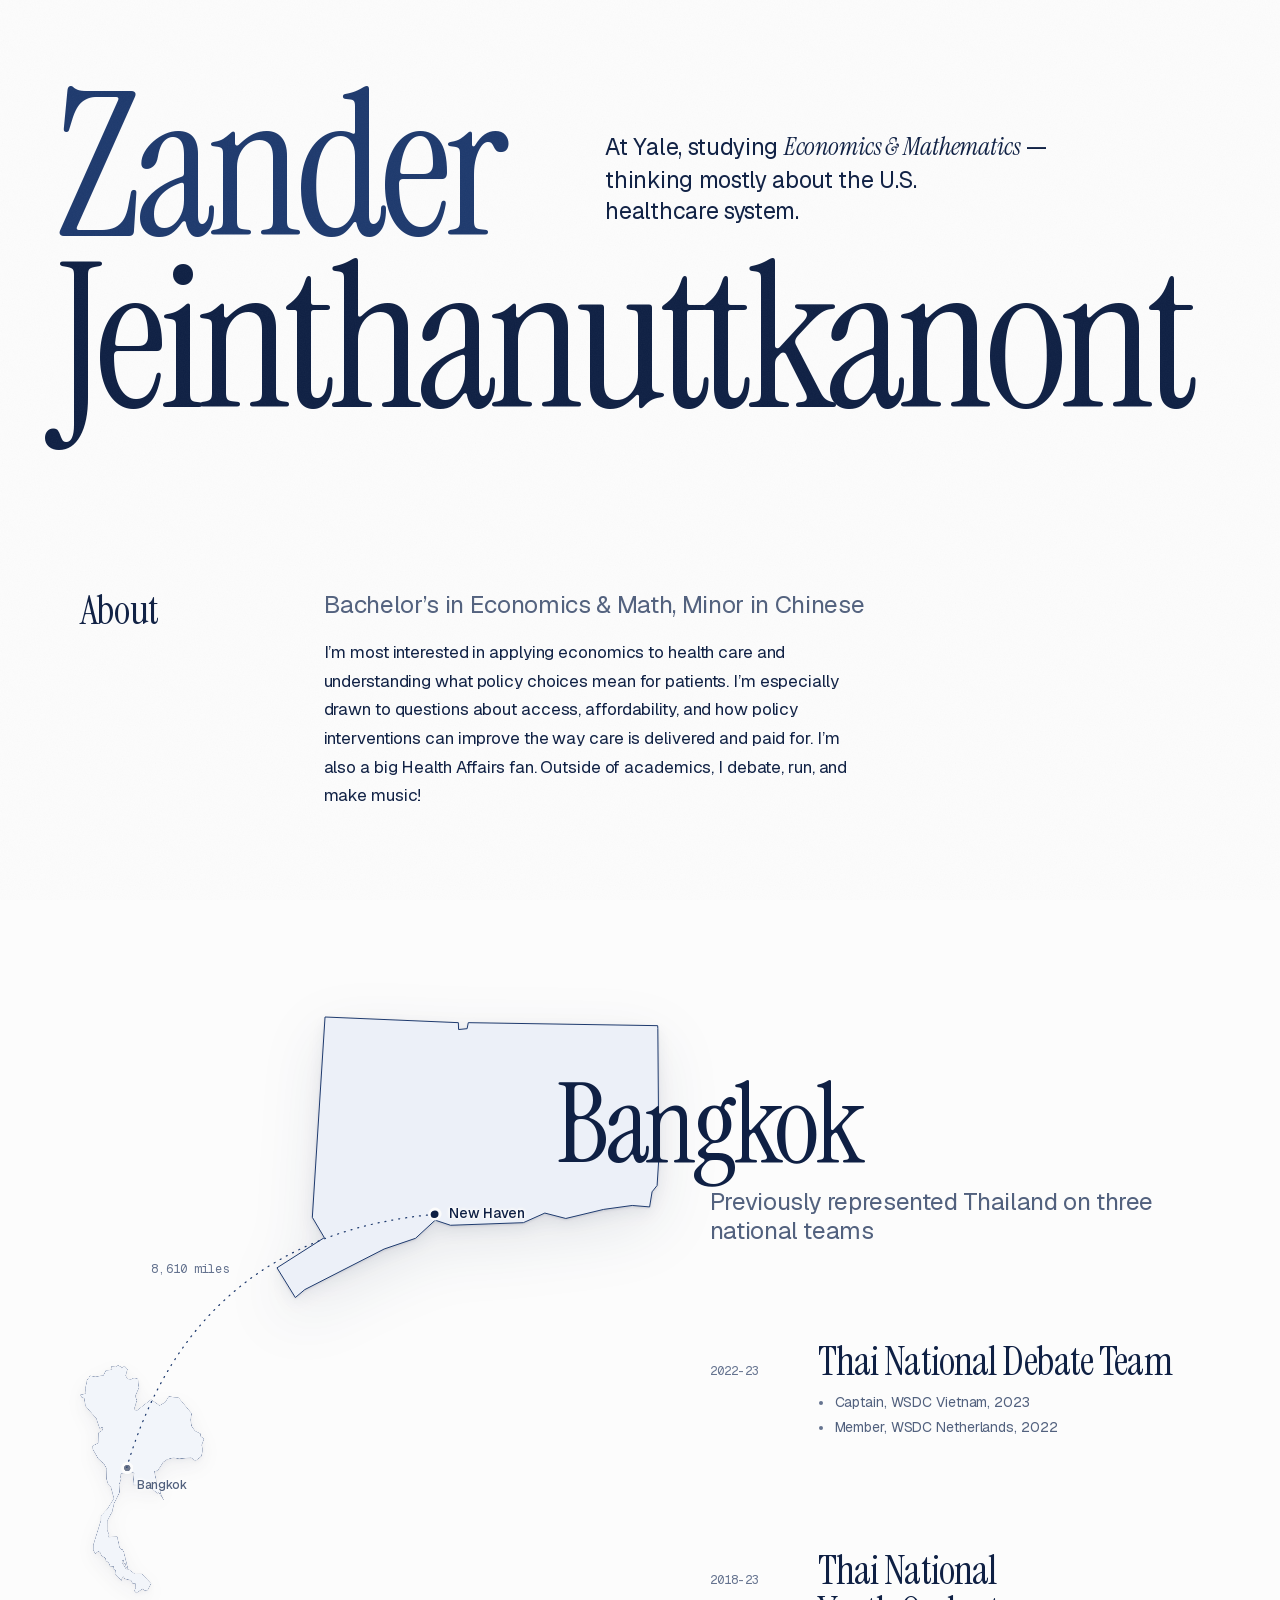
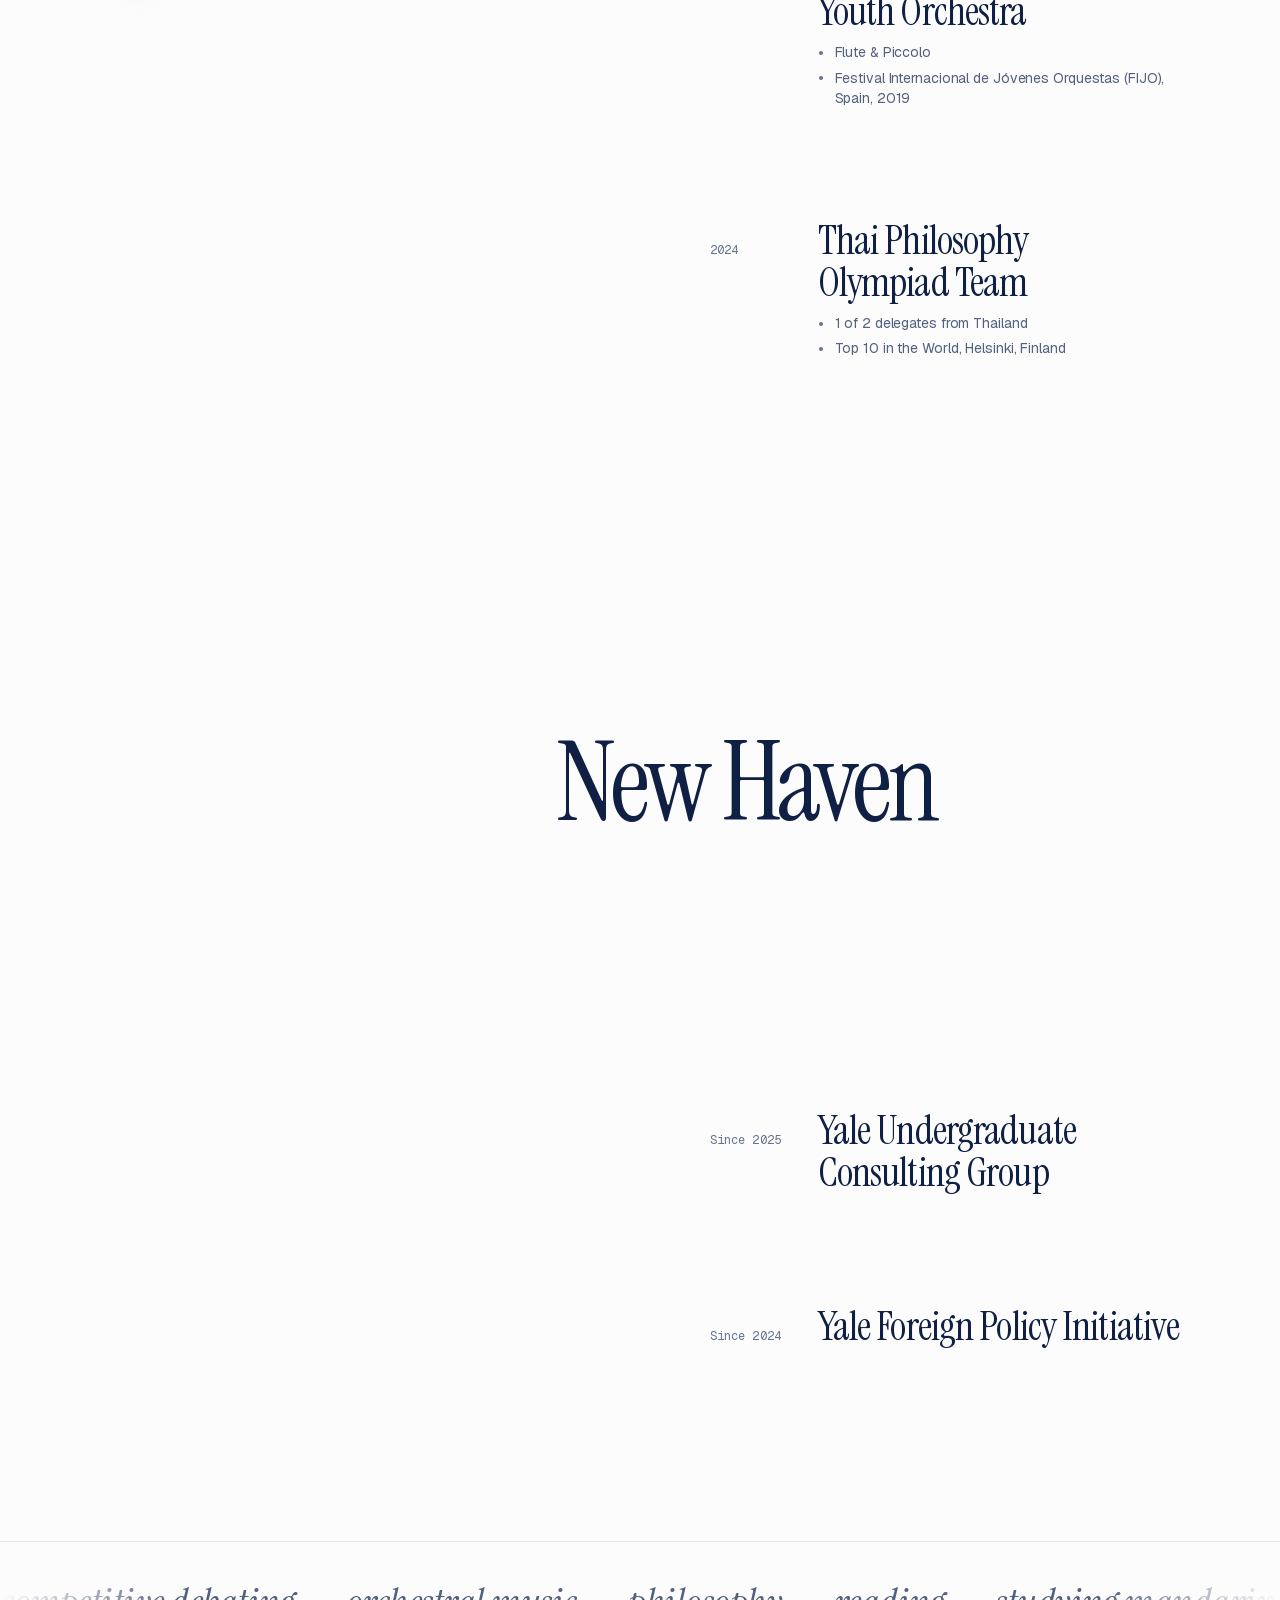
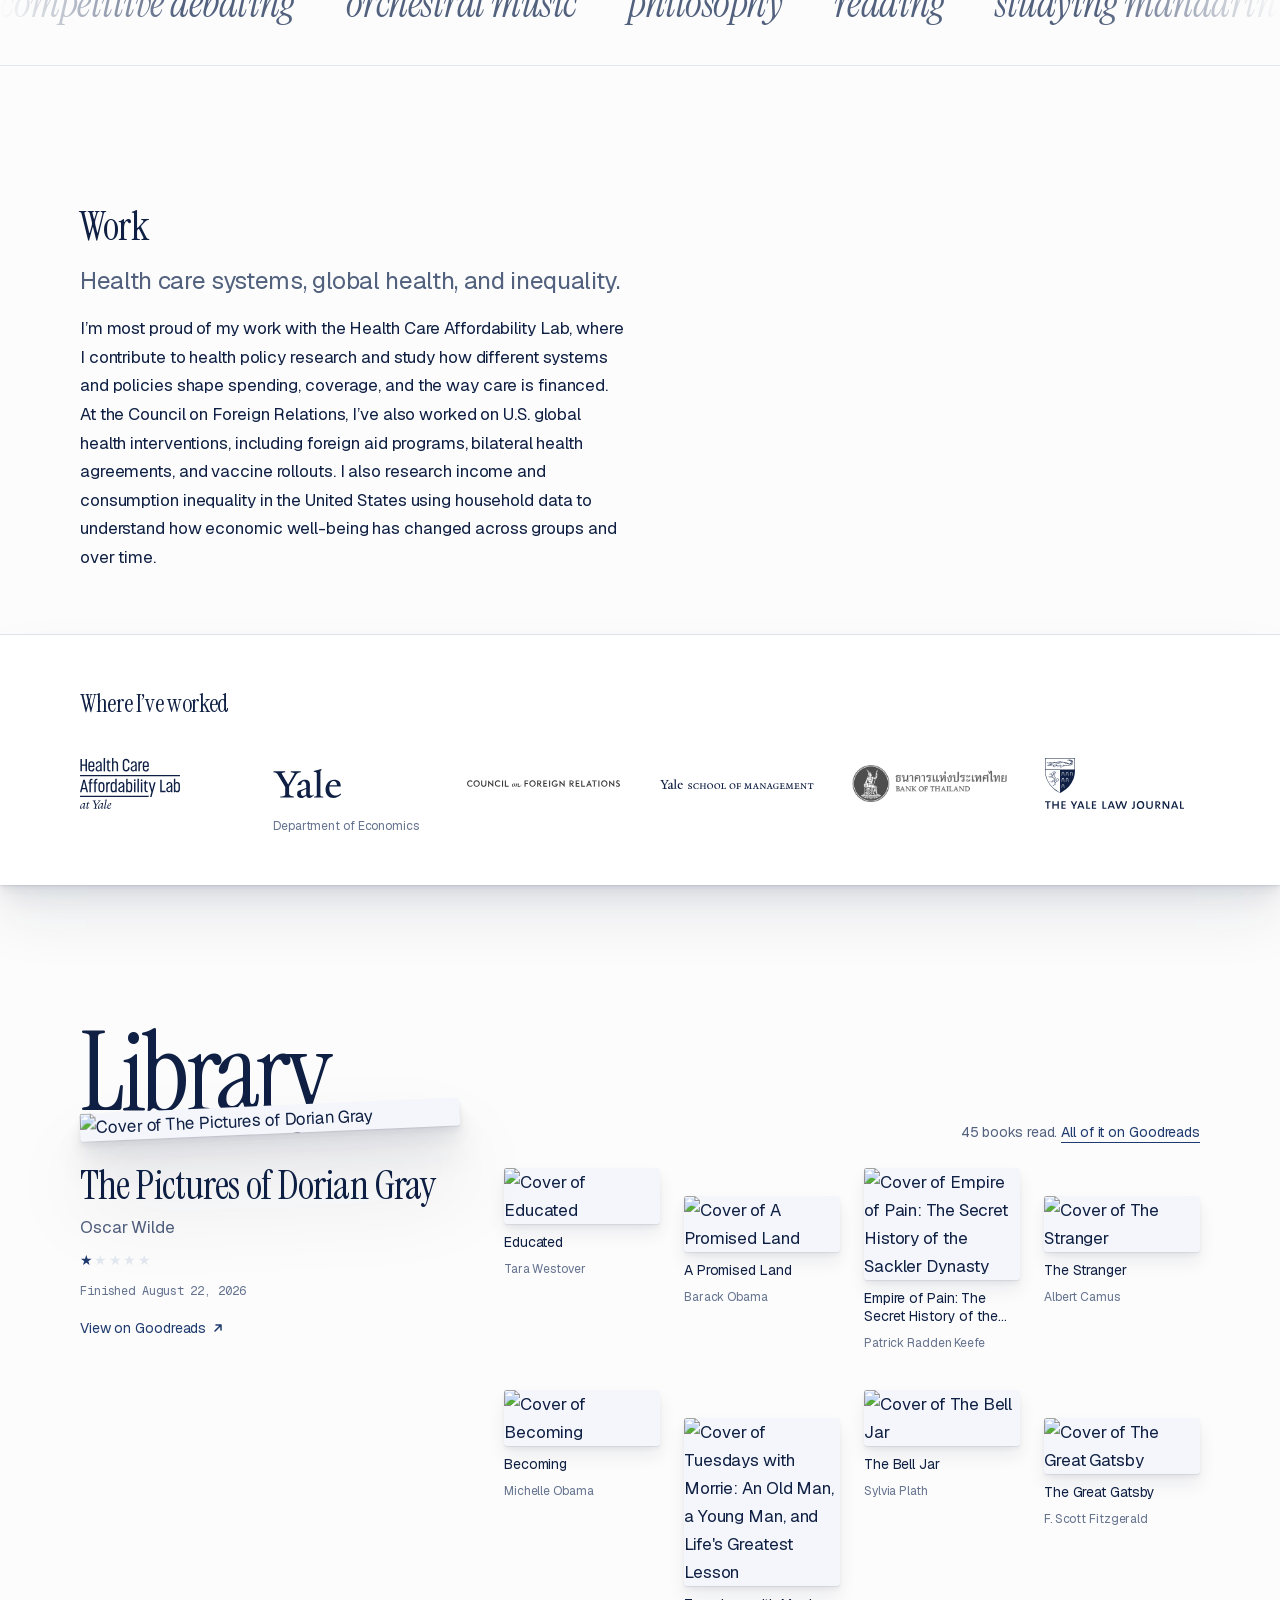
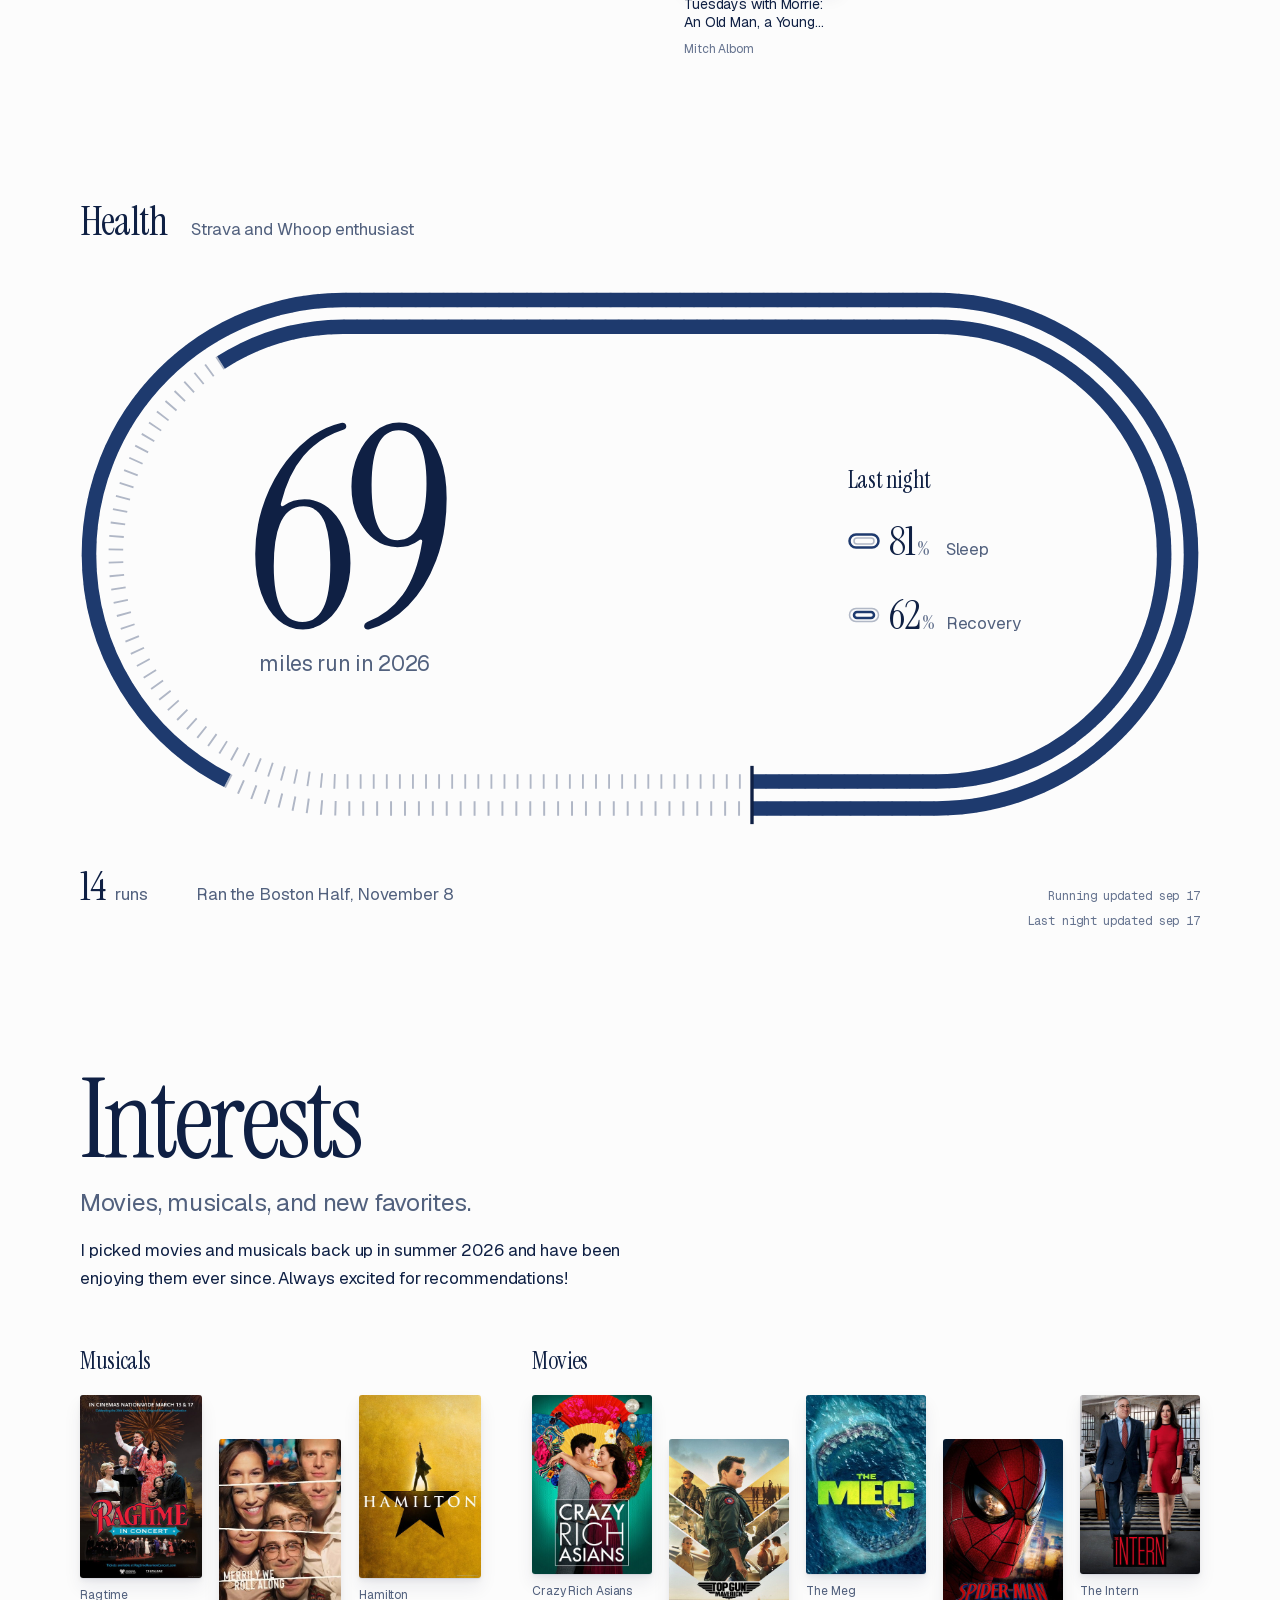
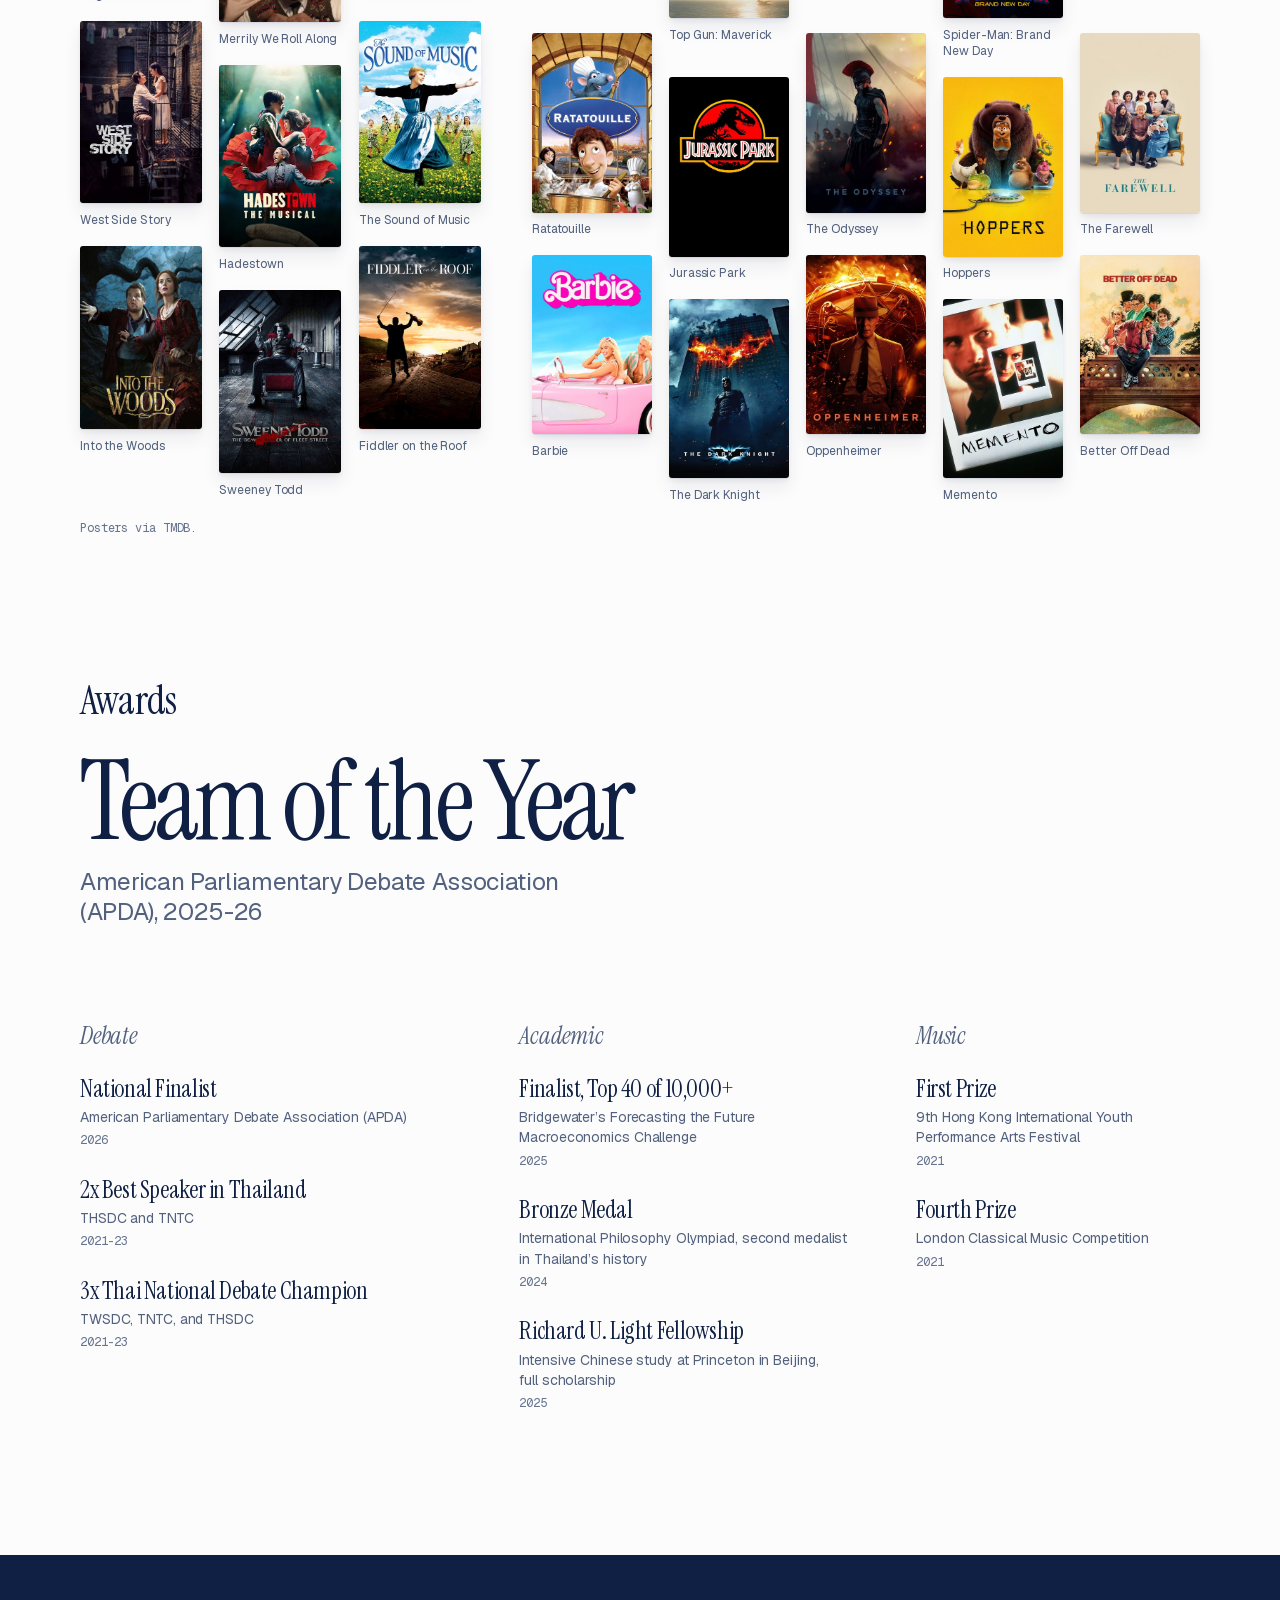
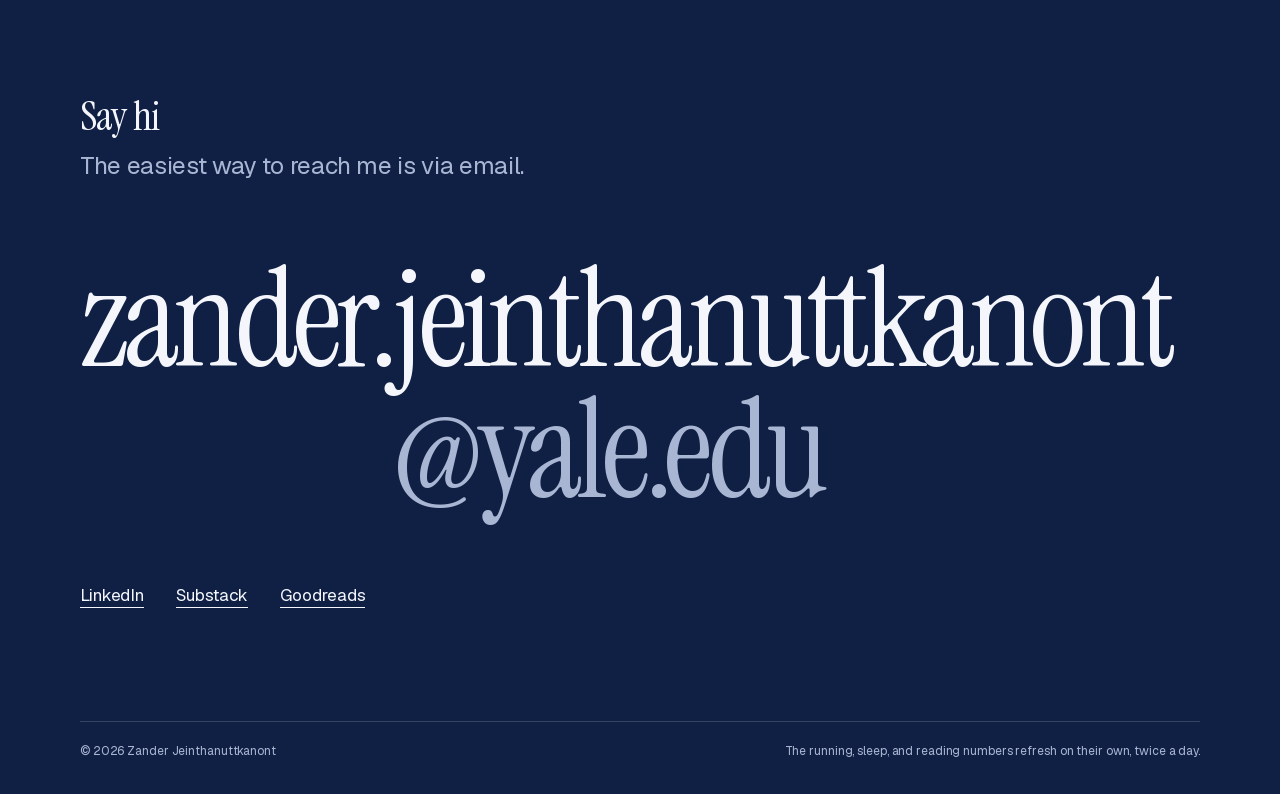
==== commit fe9dd9c4: "Health as a running track: sleep and recovery as lanes, miles in the infield Replaces the giant nume" ====
--- a/index.html
+++ b/index.html
@@ -136,7 +136,8 @@
     </section>
 
     <!-- ================================================== HEALTH
-         One numeral far larger than anything near it, and a raised sheet lying across it. -->
+         A running track. Last night's sleep and recovery are two lanes of the oval, each run
+         as far round as its score from the start line; the year's miles stand in the infield. -->
     <section class="section health" id="health">
       <div class="wrap">
         <div class="health-head">
@@ -144,40 +145,31 @@
           <p class="health-note" id="line-health"></p>
         </div>
 
-        <div class="health-body">
-          <article class="run" data-reveal>
+        <div class="track" id="track" data-reveal>
+          <!-- the lanes are drawn by main.js from one stadium path, inset per lane -->
+          <svg class="track-svg" viewBox="0 0 1000 470" aria-hidden="true" focusable="false">
+            <path class="lane-ticks" pathLength="100" data-lane="0" />
+            <path class="lane-ticks" pathLength="100" data-lane="1" />
+            <path class="lane-fill" pathLength="100" data-lane="0" data-score="sleepScore" />
+            <path class="lane-fill" pathLength="100" data-lane="1" data-score="recoveryScore" />
+            <line class="lane-start" x1="600" x2="600" y1="424" y2="476" />
+          </svg>
+          <div class="infield">
             <div class="run-figure" id="card-running"><p class="is-empty">Loading…</p></div>
-          </article>
-
-          <!-- decoration only: a dotted route that draws itself, in the same line as About's arc -->
-          <svg class="route" data-reveal viewBox="0 0 400 320" aria-hidden="true" focusable="false">
-            <defs>
-              <mask id="route-mask" maskUnits="userSpaceOnUse" x="-20" y="-20" width="440" height="360">
-                <path class="route-draw" pathLength="1" d="M18 296 C 92 300 118 236 176 232 C 250 227 262 292 318 262 C 372 233 356 150 292 140 C 236 131 196 176 222 214 C 246 248 306 214 300 164 C 292 100 214 96 190 58 C 176 36 196 14 232 18" />
-              </mask>
-              <marker id="route-tip" viewBox="0 0 12 12" refX="9" refY="6" markerWidth="12" markerHeight="12" orient="auto">
-                <path class="route-tip" d="M2 1.5 L9.5 6 L2 10.5" />
-              </marker>
-            </defs>
-            <g mask="url(#route-mask)">
-              <path class="route-line" marker-end="url(#route-tip)" d="M18 296 C 92 300 118 236 176 232 C 250 227 262 292 318 262 C 372 233 356 150 292 140 C 236 131 196 176 222 214 C 246 248 306 214 300 164 C 292 100 214 96 190 58 C 176 36 196 14 232 18" />
-              <circle class="route-start" cx="18" cy="296" r="4" />
-            </g>
-          </svg>
-
-          <div class="run-more" data-reveal>
-            <div class="run-facts">
-              <p class="run-runs" id="run-runs"></p>
-              <p class="run-goal" id="card-goal"></p>
-            </div>
+            <div class="laps laps-infield" id="card-sleep"><p class="is-empty">Loading…</p></div>
+          </div>
+        </div>
+
+        <div class="track-foot" data-reveal>
+          <div class="laps laps-below" id="card-sleep-below"></div>
+          <div class="run-facts">
+            <p class="run-runs" id="run-runs"></p>
+            <p class="run-goal" id="card-goal"></p>
+          </div>
+          <div class="track-stamps">
             <p class="stamp" id="foot-running"></p>
-          </div>
-
-          <article class="sheet night" data-reveal>
-            <h3 class="sheet-label">Last night</h3>
-            <div id="card-sleep"><p class="is-empty">Loading…</p></div>
             <p class="stamp" id="foot-sleep"></p>
-          </article>
+          </div>
         </div>
       </div>
     </section>
--- a/styles.css
+++ b/styles.css
@@ -121,7 +121,7 @@
   --edge: max(var(--gutter), calc((100vw - var(--page)) / 2 + var(--gutter)));
 
   /* --- shape: two radii. Printed things (covers, posters) are nearly square;
-         surfaces the page itself makes (the sheet, the bar) are soft. --- */
+         surfaces the page itself makes (the bar) are soft. --- */
   --r-s: 3px;
   --r-m: 12px;
 
@@ -302,8 +302,8 @@
 }
 
 /* ------------------------------------------------------------- top bar --
-   A bar that floats clear of the window edge, on the same soft radius as the
-   sheet in Health. It arrives once the hero has gone by.
+   A bar that floats clear of the window edge, on the page's soft radius.
+   It arrives once the hero has gone by.
    ------------------------------------------------------------------------ */
 
 .topbar {
@@ -836,94 +836,69 @@
 .mini-author { font-size: var(--t-mono); color: var(--ink-faint); }
 
 /* -------------------------------------------------------------- health --
-   One numeral, far larger than anything near it, and a raised sheet lying across
-   its shoulder. The numeral is the running; the sheet is last night.
+   A running track. Last night's sleep and recovery are the two lanes of a stadium
+   oval, each run as far round as its score from the start line, and the year's
+   miles stand in the infield. The lane that isn't run yet is a row of ticks, not a band.
    ------------------------------------------------------------------------ */
 
 .health-head { display: flex; flex-wrap: wrap; align-items: baseline; gap: 0.5rem 1.5rem; }
 .health-note { color: var(--ink-muted); }
 
-.health-body { position: relative; margin-top: clamp(1.5rem, 3vw, 2.5rem); display: grid; gap: clamp(2rem, 6vw, 3rem); }
-
-.run { position: relative; z-index: var(--z-under); }
-.run-miles { display: grid; gap: 0.9rem; }
+.track { position: relative; container-type: inline-size; margin-top: clamp(2rem, 4vw, 3rem); }
+.track-svg { display: block; width: 100%; height: auto; overflow: visible; }
+.lane-ticks { fill: none; stroke: var(--ink-faint); stroke-width: 13; stroke-dasharray: 0.07 0.43; opacity: 0.5; }
+.lane-fill {
+  fill: none;
+  stroke: var(--ink-link);
+  stroke-width: 13;
+  stroke-dasharray: 100;
+  stroke-dashoffset: 100;
+  transition: stroke-dashoffset 1800ms var(--ease-inout);
+}
+.lane-fill[data-lane="1"] { transition-delay: 150ms; }
+.lane-start { stroke: var(--ink); stroke-width: 3; }
+
+/* the infield sits inside the inner lane; its type is sized by the track, not the window */
+.infield { position: absolute; inset: 17% 16%; display: flex; align-items: center; justify-content: center; gap: 6cqw; }
+.run-miles { display: grid; gap: 1.6cqw; }
 .run-num {
   font-family: var(--display);
-  font-size: clamp(11rem, 40vw, 36rem);
+  /* two digits fill the infield; three share the same width */
+  font-size: calc(25cqw * 2 / var(--digits, 2));
   line-height: 0.72;
   letter-spacing: -0.05em;
   font-variant-numeric: lining-nums;
-  /* wide screens have margin to spare, and the numeral steps out into it */
-  margin-left: calc(-0.05em - clamp(0rem, (100vw - 82rem) / 3, 8rem));
-  padding-bottom: 0.04em;
-}
-.run-cap { font-size: var(--t-lead); line-height: 1.2; letter-spacing: -0.014em; color: var(--ink-muted); }
-.run-runs { color: var(--ink-muted); }
+  margin-left: -0.05em;
+}
+.run-cap { font-size: max(var(--t-small), 1.9cqw); line-height: 1.2; letter-spacing: -0.014em; color: var(--ink-muted); }
+
+/* which lane is which: a figure, a little two-lane glyph, a name */
+.laps { display: none; gap: 0.5rem; }
+.lap-title { font-family: var(--display); font-size: var(--t-lead); letter-spacing: -0.015em; }
+.lap { display: flex; align-items: baseline; gap: 0.6rem; color: var(--ink-muted); }
+.lap b { font-family: var(--display); font-weight: 400; font-size: var(--t-title); letter-spacing: -0.02em; color: var(--ink); min-width: 2.6ch; }
+.lap b .pct { font-size: 0.5em; color: var(--ink-faint); margin-left: 0.08em; }
+.lap-glyph { width: 2rem; height: 1rem; align-self: center; flex: none; }
+.lap-glyph path { fill: none; stroke: var(--ink-faint); stroke-width: 1.5; opacity: 0.5; }
+.lap-glyph .on { stroke: var(--ink-link); stroke-width: 2.5; opacity: 1; }
+.laps-below { display: grid; }
+.laps .is-empty { margin: 0; }
+
+.track-foot { margin-top: clamp(1.5rem, 3vw, 2.25rem); display: grid; gap: 1.5rem; }
 .run-runs b,
 .run-goal b { font-family: var(--display); font-weight: 400; font-size: var(--t-title); letter-spacing: -0.02em; color: var(--ink); margin-right: 0.15em; }
+.run-runs, .run-goal { color: var(--ink-muted); }
 .run-facts { display: flex; flex-wrap: wrap; align-items: baseline; gap: 0.25rem clamp(1.5rem, 4vw, 3rem); }
-.run-goal { color: var(--ink-muted); }
-
-/* a dotted route in the space the numeral leaves. Decoration, so it only appears where there is
-   room for it, and it is the same dotted line as the arc in About. It draws once, start to arrow. */
-.route { display: none; overflow: visible; }
-.route-line { fill: none; stroke: var(--ink-muted); stroke-width: 1.6; stroke-dasharray: 0.5 7.5; stroke-linecap: round; }
-.route-tip { fill: none; stroke: var(--ink-muted); stroke-width: 1.4; stroke-linecap: round; stroke-linejoin: round; }
-.route-start { fill: var(--bg); stroke: var(--ink-muted); stroke-width: 1.6; }
-.route-draw {
-  fill: none;
-  stroke: #fff;
-  stroke-width: 26;
-  stroke-linecap: round;
-  stroke-dasharray: 1;
-  stroke-dashoffset: 1;
-  transition: stroke-dashoffset 2600ms var(--ease-inout) 300ms;
-}
-.route.is-in .route-draw { stroke-dashoffset: 0; }
-.run-more .stamp { margin-top: 1rem; }
-
-.sheet {
-  position: relative;
-  justify-self: start;
-  z-index: var(--z-over);
-  background: var(--surface);
-  border-radius: var(--r-m);
-  box-shadow: var(--shadow-rest);
-  padding: clamp(1.5rem, 3vw, 2.25rem) clamp(1.5rem, 3.4vw, 2.5rem);
-}
-.sheet-label { font-family: var(--display); font-size: var(--t-lead); letter-spacing: -0.015em; }
-.sheet .stamp { margin-top: 1.5rem; }
-
-.rings { display: flex; gap: clamp(1.5rem, 3.5vw, 2.5rem); margin-top: 1.25rem; }
-.ring { margin: 0; }
-.ring-dial { position: relative; width: clamp(6.5rem, 12vw, 9rem); aspect-ratio: 1; }
-.ring-dial svg { width: 100%; height: 100%; transform: rotate(-90deg); display: block; }
-/* the unfilled part of the dial is a ring of ticks, like an instrument face, not a grey band */
-.ring-ticks { fill: none; stroke: var(--ink-faint); stroke-width: 5; stroke-dasharray: 0.35 2.15; opacity: 0.55; }
-.ring-fill {
-  fill: none;
-  stroke: var(--ink-link);
-  stroke-width: 5;
-  stroke-linecap: round;
-  stroke-dasharray: 100;
-  stroke-dashoffset: 100;
-  transition: stroke-dashoffset 900ms var(--ease-out);
-}
-.ring-value {
-  position: absolute;
-  inset: 0;
-  display: flex;
-  align-items: baseline;
-  justify-content: center;
-  /* baseline-aligned children can't be centred by the box, so the line is */
-  line-height: 1;
-  padding-top: calc(50% - 0.52em);
-  font-family: var(--display);
-  font-size: var(--t-title);
-  letter-spacing: -0.02em;
-}
-.ring-value .pct { font-size: 0.5em; color: var(--ink-faint); margin-left: 0.08em; }
-.ring-name { font-size: var(--t-small); color: var(--ink-muted); text-align: center; margin-top: 0.6rem; }
+.track-stamps { display: flex; flex-wrap: wrap; gap: 0.25rem 1.5rem; }
+
+@media (min-width: 48rem) {
+  /* from a tablet up the legend moves into the infield, beside the miles */
+  .infield { justify-content: space-between; }
+  .laps-infield { display: grid; }
+  .laps-below { display: none; }
+  .track-foot { grid-template-columns: minmax(0, 1fr) auto; align-items: baseline; }
+  .track-stamps { flex-direction: column; gap: 0.35rem; text-align: right; }
+}
 
 /* ----------------------------------------------------------- interests --
    Two poster walls side by side, every other column hanging lower. On anything
@@ -1095,24 +1070,6 @@
   .book-lead { grid-template-columns: minmax(0, 1fr); gap: 1.75rem; }
   .shelf { padding-left: 5.5rem; padding-top: 0.75rem; }
 
-  /* the sheet lies across the numeral's shoulder */
-  .health-body { align-items: start; gap: 0; }
-  .run { grid-row: 1; grid-column: 1; }
-  .sheet { grid-row: 1; grid-column: 2; }
-  /* the small facts run underneath both, so the sheet never lies on top of a number */
-  .health-body { grid-template-columns: max-content max-content minmax(0, 1fr); }
-  .route {
-    display: block;
-    grid-row: 1;
-    grid-column: 3;
-    justify-self: end;
-    align-self: start;
-    margin-top: clamp(1rem, 3vw, 3rem);
-    width: min(100% - clamp(1.5rem, 3vw, 3rem), 27rem);
-  }
-  .run-more { grid-row: 2; grid-column: 1 / -1; margin-top: clamp(1.5rem, 3vw, 2.25rem); }
-  /* across the shoulder of the 9 and no further: the number has to stay a number */
-  .sheet { margin-left: clamp(-4.25rem, -3.4vw, -2.25rem); margin-top: clamp(4rem, 12vw, 11rem); }
 }
 
 /* ------------------------------------------------------- from 64rem up --
@@ -1146,7 +1103,6 @@
 @media (max-width: 39.99rem) {
   .topbar-name { display: none; }
   .book-lead { grid-template-columns: minmax(0, 44%) minmax(0, 1fr); gap: 1.25rem; align-items: end; }
-  .sheet { margin-top: -0.5rem; }
   .close-email span + span { padding-left: 0; }
 }
 
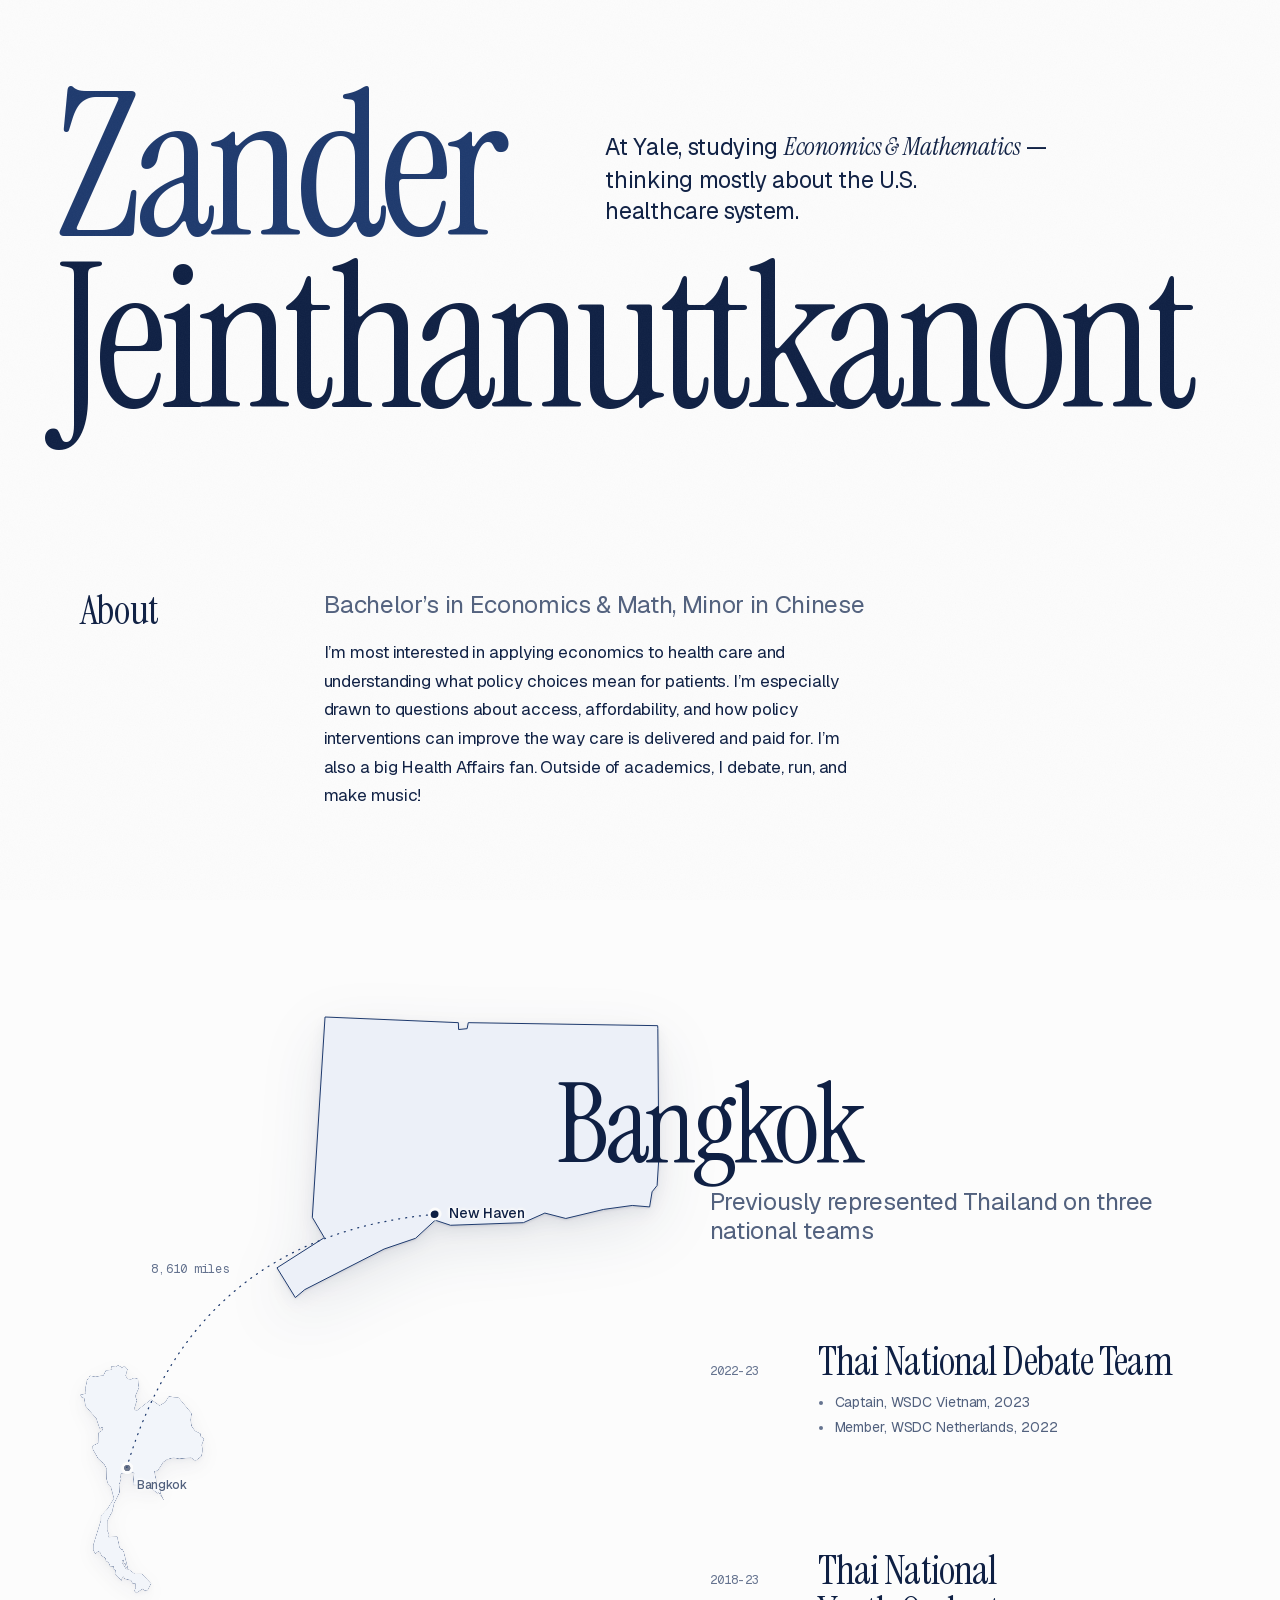
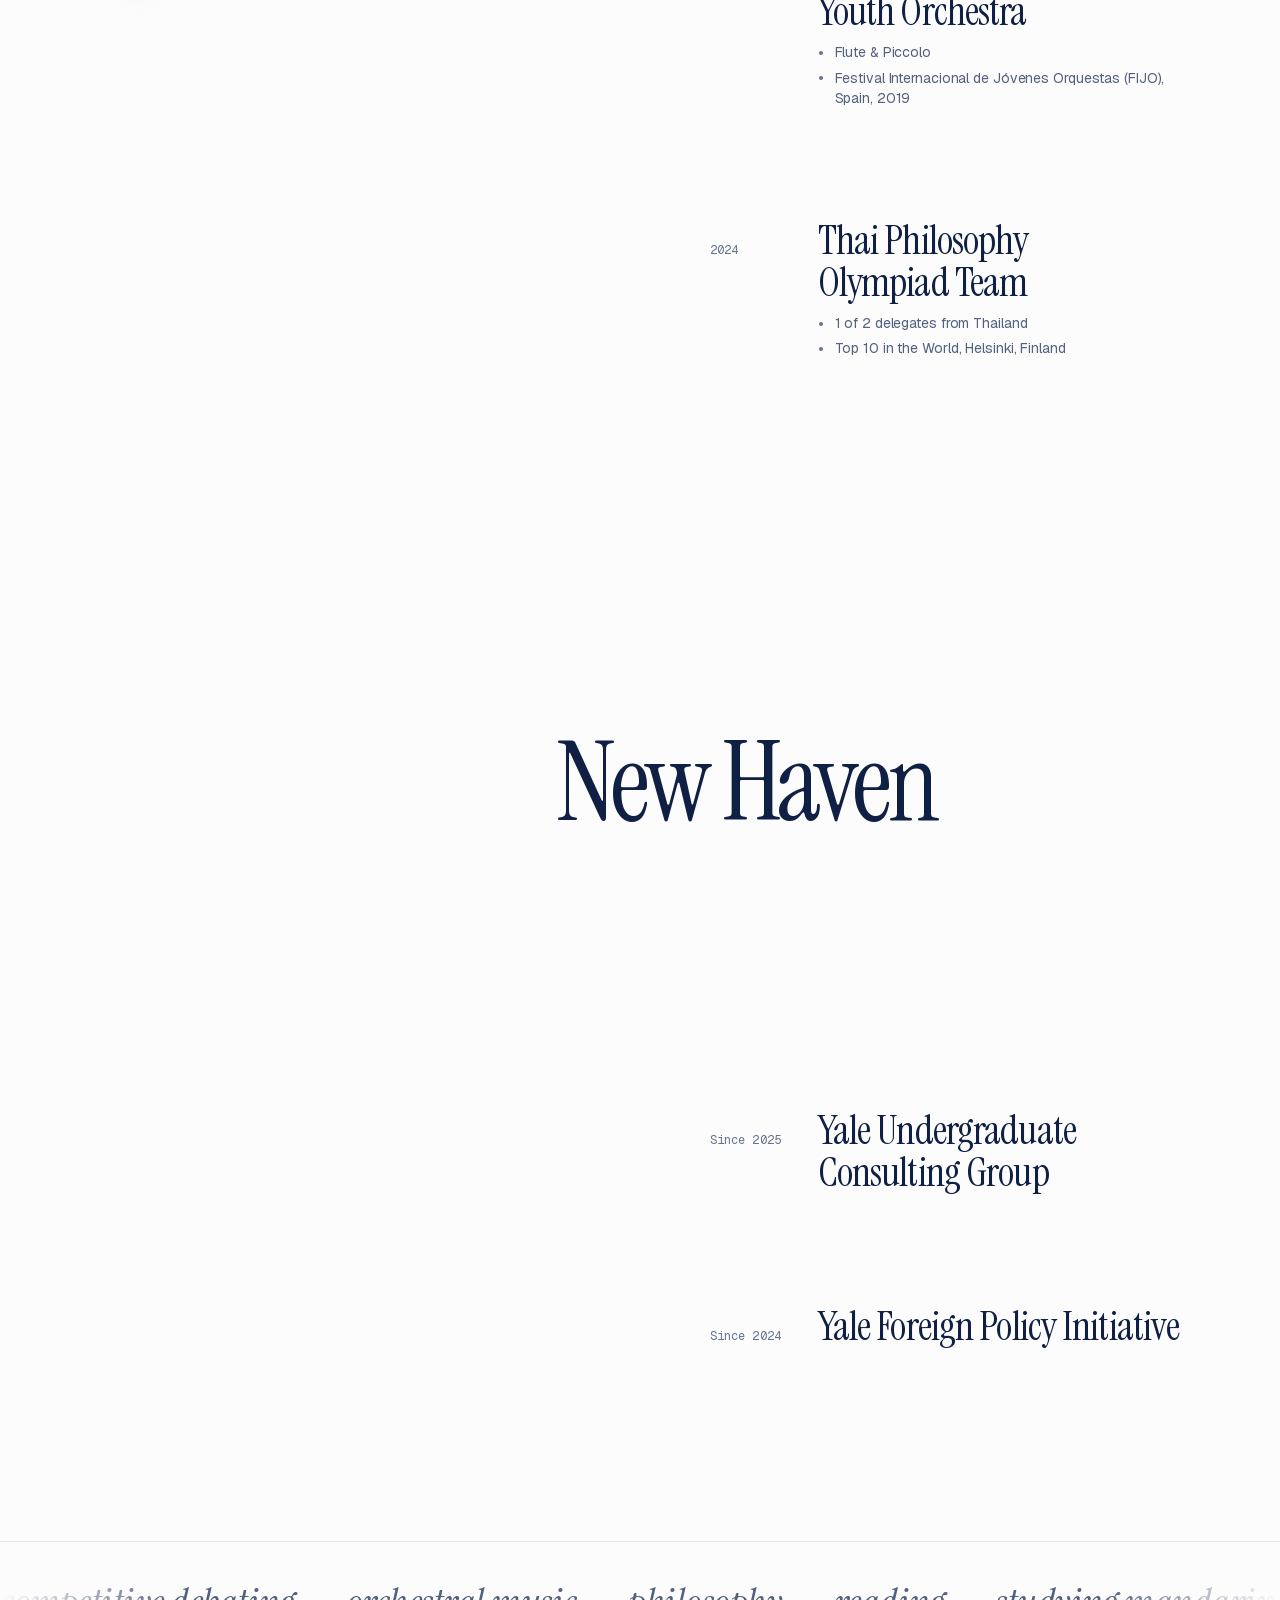
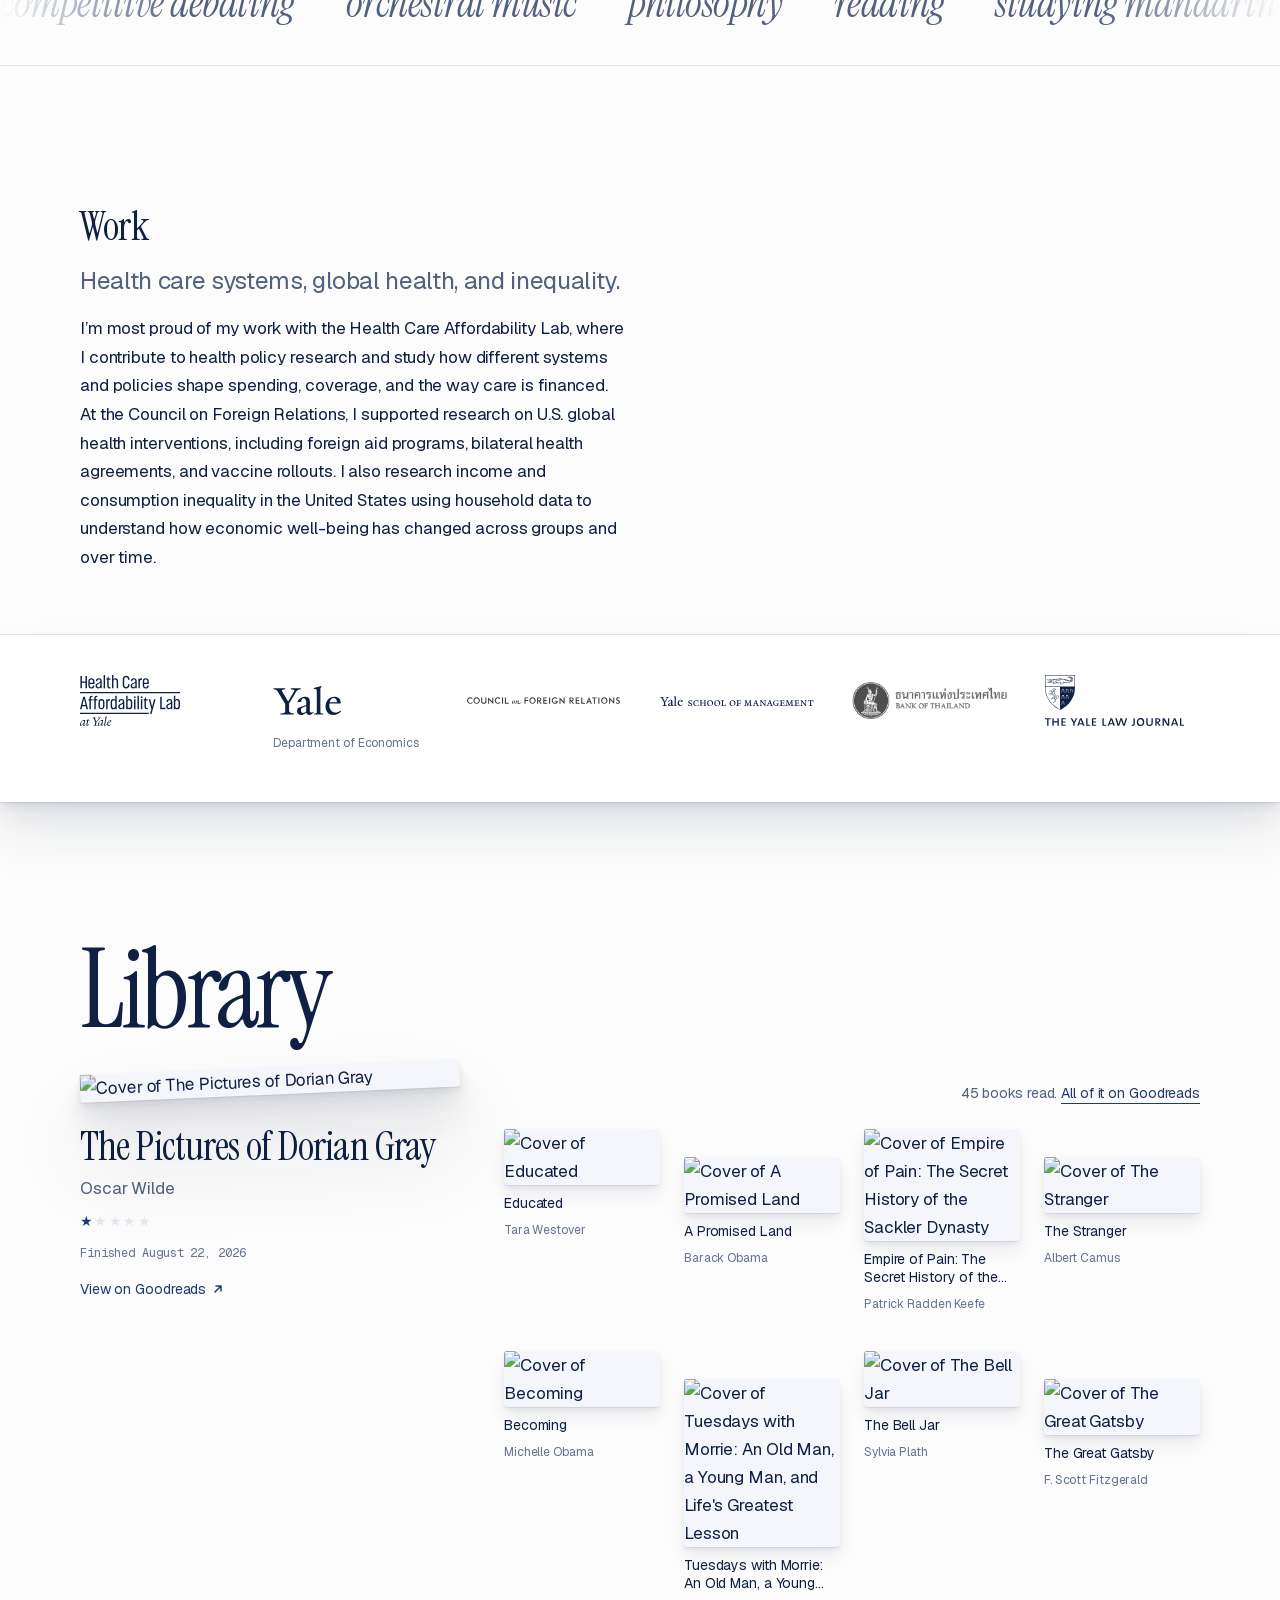
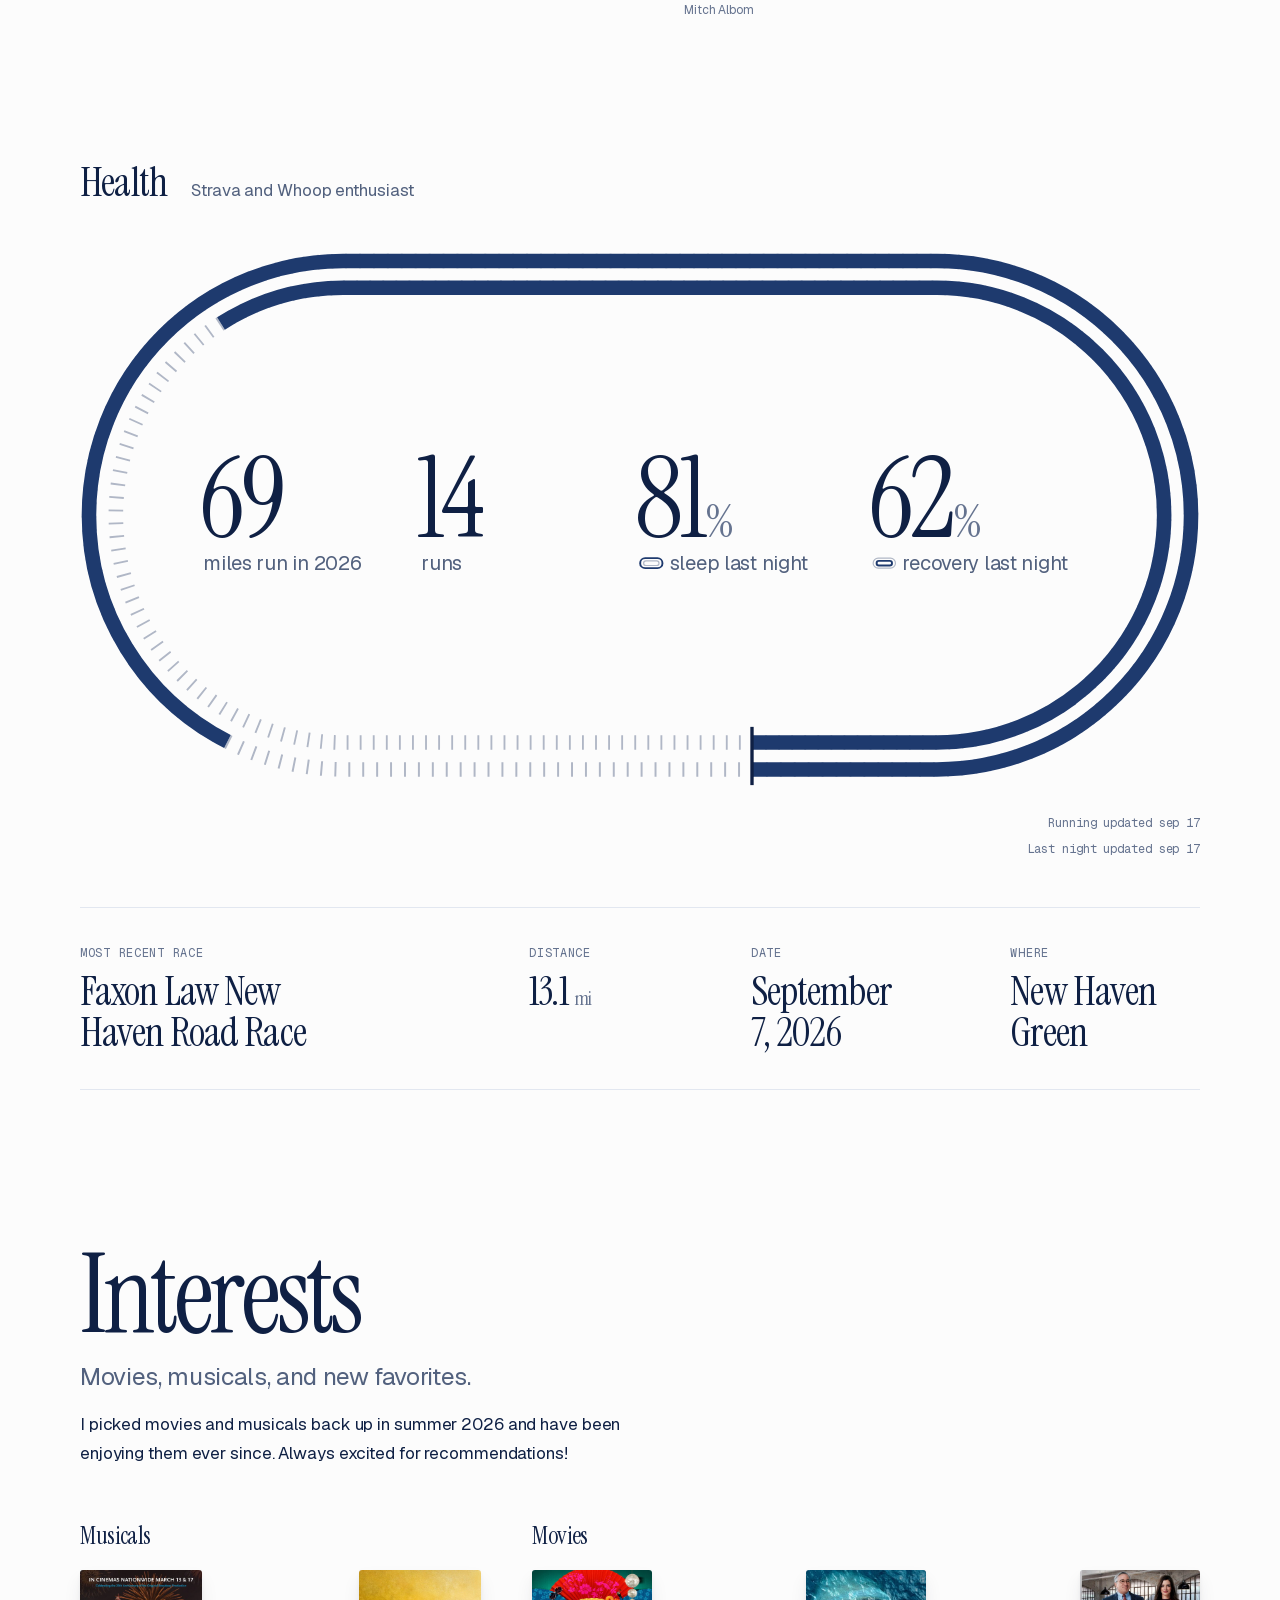
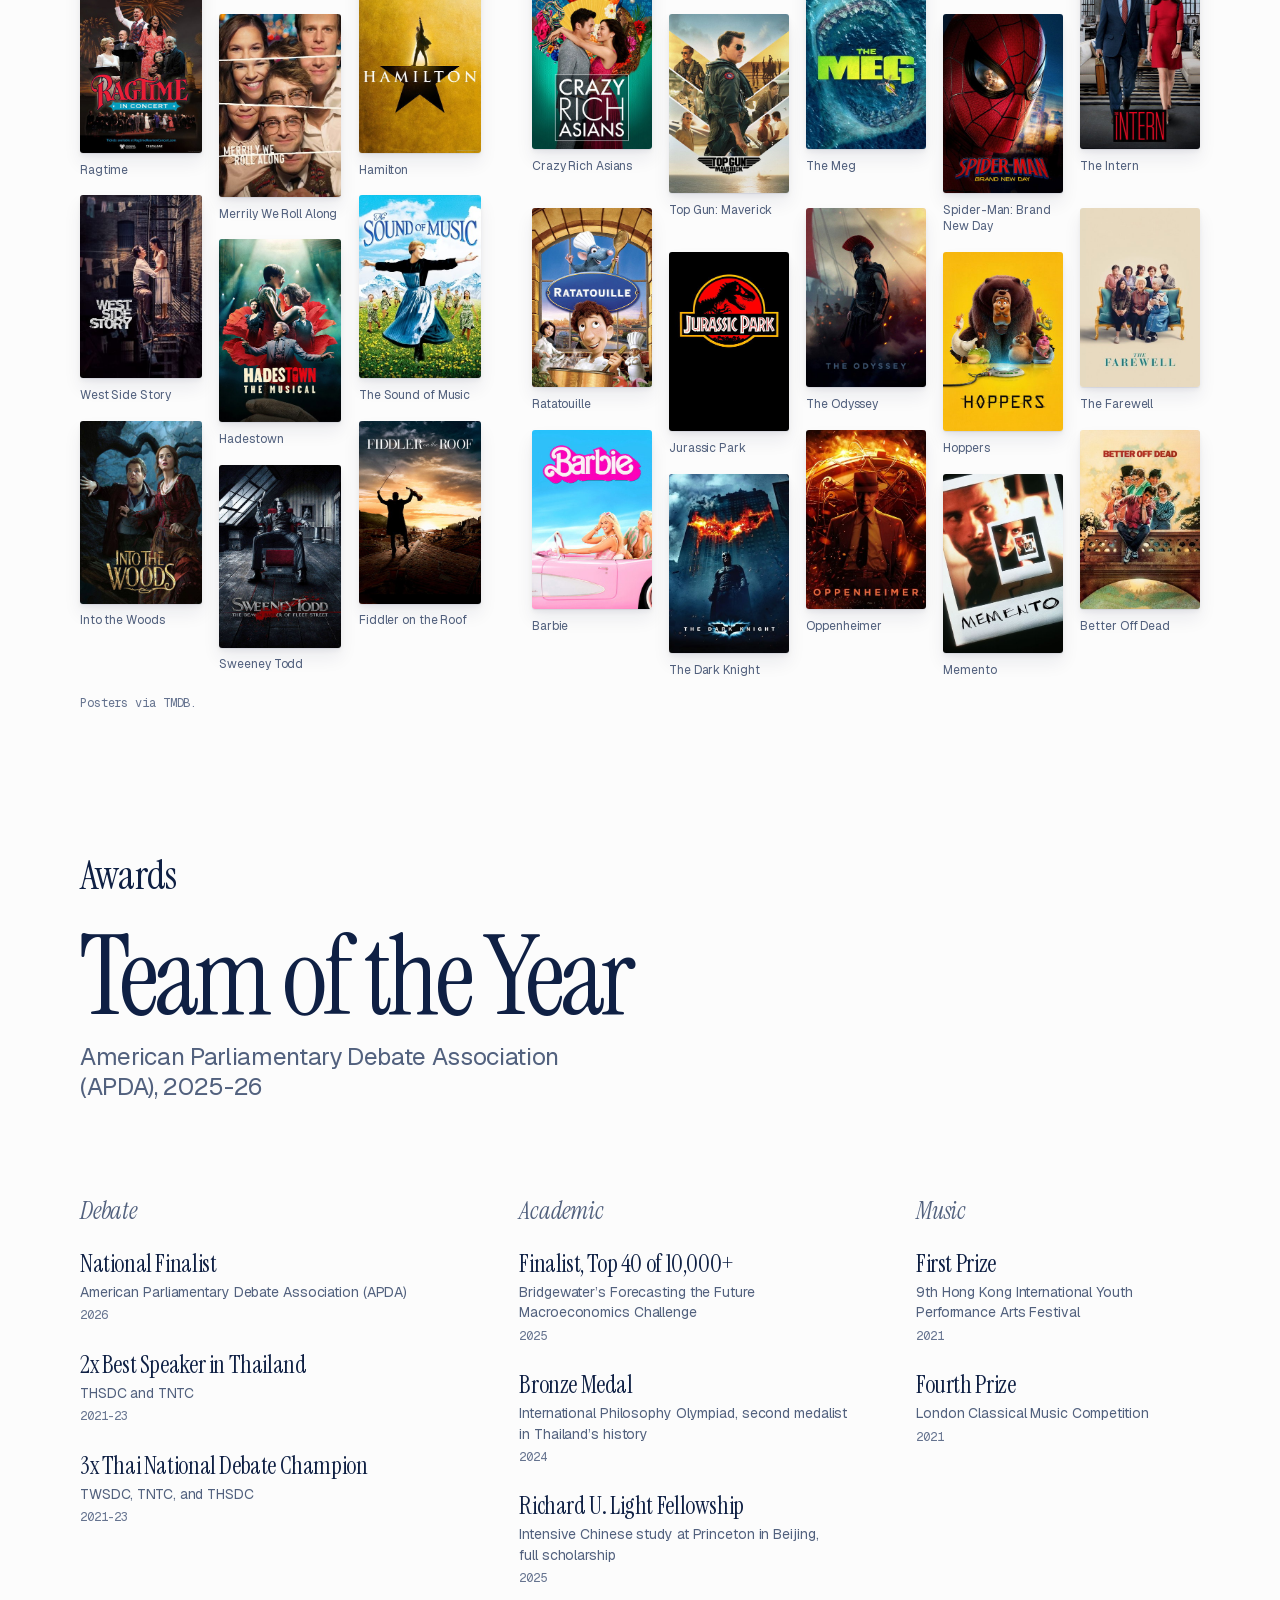
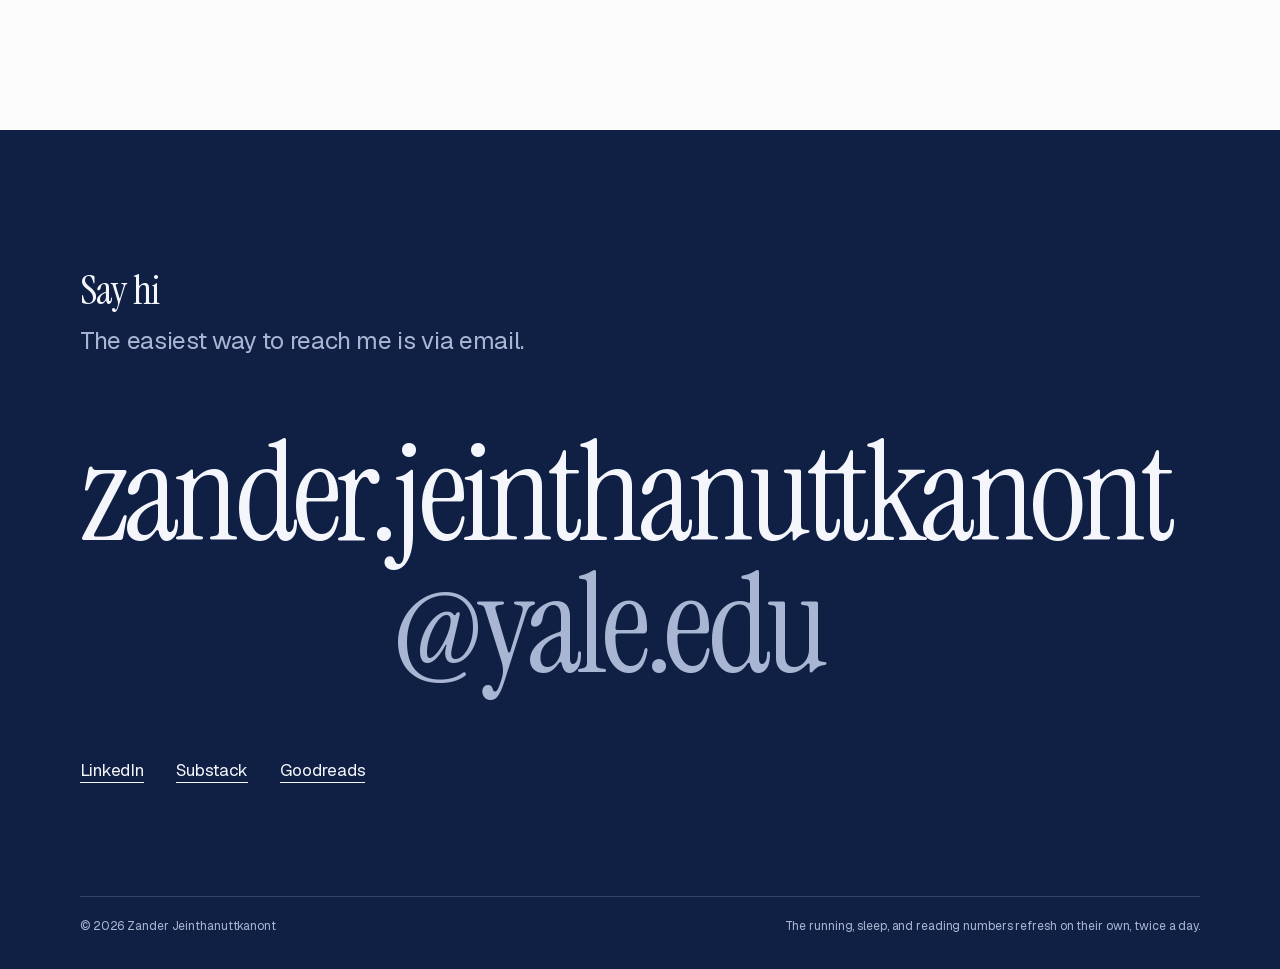
==== commit d1296549: "Most recent race as a results row; equal figures in the infield Health: the Boston Half countdown be" ====
--- a/index.html
+++ b/index.html
@@ -137,7 +137,8 @@
 
     <!-- ================================================== HEALTH
          A running track. Last night's sleep and recovery are two lanes of the oval, each run
-         as far round as its score from the start line; the year's miles stand in the infield. -->
+         as far round as its score from the start line; the year's miles and runs stand in the
+         infield, and the most recent race is a results row below. -->
     <section class="section health" id="health">
       <div class="wrap">
         <div class="health-head">
@@ -156,21 +157,22 @@
           </svg>
           <div class="infield">
             <div class="run-figure" id="card-running"><p class="is-empty">Loading…</p></div>
+            <p class="run-runs runs-infield" id="run-runs"></p>
             <div class="laps laps-infield" id="card-sleep"><p class="is-empty">Loading…</p></div>
           </div>
         </div>
 
         <div class="track-foot" data-reveal>
           <div class="laps laps-below" id="card-sleep-below"></div>
-          <div class="run-facts">
-            <p class="run-runs" id="run-runs"></p>
-            <p class="run-goal" id="card-goal"></p>
-          </div>
+          <p class="run-runs runs-below" id="run-runs-below"></p>
           <div class="track-stamps">
             <p class="stamp" id="foot-running"></p>
             <p class="stamp" id="foot-sleep"></p>
           </div>
         </div>
+
+        <!-- the most recent race: one row between two hairlines, filled from SITE.race -->
+        <dl class="board" id="board" data-reveal></dl>
       </div>
     </section>
 
--- a/styles.css
+++ b/styles.css
@@ -539,6 +539,13 @@
 }
 .mark.is-in, .chapter-head.is-in { opacity: 1; transform: none; }
 
+/* on a phone the maps sit to the left, so the place name keeps to the right, off the coastline */
+@media (max-width: 47.99rem) {
+  .chapter-title { text-align: right; }
+  /* Connecticut fills the width, so its name sits just under the shoreline rather than on it */
+  .chapter-map[data-map="newhaven"] + .chapter-head { margin-top: -0.5rem; }
+}
+
 /* stacked, but with room: reduced motion on a wide screen. Still map, list, map, list in
    reading order; the map simply stands beside its list instead of above it. */
 @media (min-width: 48rem) {
@@ -885,19 +892,59 @@
 .laps .is-empty { margin: 0; }
 
 .track-foot { margin-top: clamp(1.5rem, 3vw, 2.25rem); display: grid; gap: 1.5rem; }
-.run-runs b,
-.run-goal b { font-family: var(--display); font-weight: 400; font-size: var(--t-title); letter-spacing: -0.02em; color: var(--ink); margin-right: 0.15em; }
-.run-runs, .run-goal { color: var(--ink-muted); }
-.run-facts { display: flex; flex-wrap: wrap; align-items: baseline; gap: 0.25rem clamp(1.5rem, 4vw, 3rem); }
+.run-runs { color: var(--ink-muted); }
+.run-runs b { font-family: var(--display); font-weight: 400; font-size: var(--t-title); letter-spacing: -0.02em; color: var(--ink); margin-right: 0.15em; }
+/* the run count stands in the middle of the infield from a tablet up; below that it sits under the track */
+.runs-infield { display: none; }
 .track-stamps { display: flex; flex-wrap: wrap; gap: 0.25rem 1.5rem; }
 
+/* the most recent race: one row between two hairlines, each value at title size under a small label */
+.board {
+  margin-top: clamp(2rem, 4vw, 3rem);
+  border-block: 1px solid var(--rule);
+  padding-block: clamp(1.5rem, 3vw, 2.25rem);
+  display: grid;
+  gap: 1.5rem 2rem;
+}
+.board-cell { display: grid; gap: 0.45rem; align-content: start; }
+.board-k { font-family: var(--mono); font-size: var(--t-mono); color: var(--ink-faint); letter-spacing: 0.06em; text-transform: uppercase; }
+.board-v { margin: 0; font-family: var(--display); font-size: var(--t-title); line-height: 1.02; letter-spacing: -0.022em; text-wrap: balance; font-variant-numeric: lining-nums; }
+.board-v .unit { font-size: 0.5em; color: var(--ink-faint); }
+
+@media (min-width: 40rem) {
+  .board { grid-template-columns: 1fr 1fr; }
+  .board-race { grid-column: 1 / -1; }
+}
+
 @media (min-width: 48rem) {
-  /* from a tablet up the legend moves into the infield, beside the miles */
+  /* from a tablet up the legend moves into the infield, beside the miles, with the run count between */
   .infield { justify-content: space-between; }
   .laps-infield { display: grid; }
   .laps-below { display: none; }
+  .runs-below { display: none; }
+
+  /* the four figures in the infield share one scale: a numeral at 10cqw over a small caption */
+  .infield { --fig: 10cqw; --cap: max(var(--t-small), 1.8cqw); inset: 17% 11%; gap: 2.5cqw; align-items: center; }
+  .run-figure, .runs-infield, .laps-infield { flex: 1 1 0; min-width: 0; }
+  .run-miles { gap: 0.6cqw; }
+  .run-num { font-size: var(--fig); line-height: 0.8; letter-spacing: -0.03em; margin-left: -0.04em; }
+  .run-cap, .runs-infield, .lap-cap { font-size: var(--cap); line-height: 1.2; letter-spacing: -0.014em; color: var(--ink-muted); }
+  .runs-infield { display: grid; gap: 0.6cqw; }
+  .runs-infield b { font-size: var(--fig); line-height: 0.8; letter-spacing: -0.03em; margin: 0 0 0 -0.04em; }
+  .laps-infield { display: flex; gap: 2.5cqw; flex: 2.3 1 0; }
+  .lap-figure { display: grid; gap: 0.6cqw; flex: 1 1 0; min-width: 0; }
+  .lap-figure b { font-size: var(--fig); line-height: 0.8; letter-spacing: -0.03em; min-width: 0; margin-left: -0.04em; }
+  .lap-figure b .pct { font-size: 0.42em; margin-left: 0.04em; }
+  .lap-cap { display: flex; align-items: center; gap: 0.5cqw; white-space: nowrap; }
+  .lap-cap .lap-glyph { width: 2.2cqw; height: 1.1cqw; }
   .track-foot { grid-template-columns: minmax(0, 1fr) auto; align-items: baseline; }
-  .track-stamps { flex-direction: column; gap: 0.35rem; text-align: right; }
+  .track-stamps { grid-column: 2; flex-direction: column; gap: 0.35rem; text-align: right; }
+}
+
+@media (min-width: 60rem) {
+  .board { grid-template-columns: 2.2fr 1fr 1.2fr 1fr; }
+  .board.has-time { grid-template-columns: 2.2fr 1fr 1.2fr 1fr 1fr; }
+  .board-race { grid-column: auto; }
 }
 
 /* ----------------------------------------------------------- interests --
@@ -1059,12 +1106,12 @@
 
   .work-band { grid-template-columns: repeat(6, minmax(0, 1fr)); }
 
-  /* the latest book lies across the corner of the shelf, and up over the foot of the heading */
+  /* the latest book lies across the corner of the shelf; the heading stays clear above it */
   .library-table {
     grid-template-columns: minmax(0, 21rem) minmax(0, 1fr);
     gap: 0;
     align-items: start;
-    margin-top: -0.75rem;
+    margin-top: clamp(1.5rem, 2.5vw, 2.25rem);
   }
   .book-feature { position: relative; z-index: var(--z-over); margin-right: -2.75rem; }
   .book-lead { grid-template-columns: minmax(0, 1fr); gap: 1.75rem; }
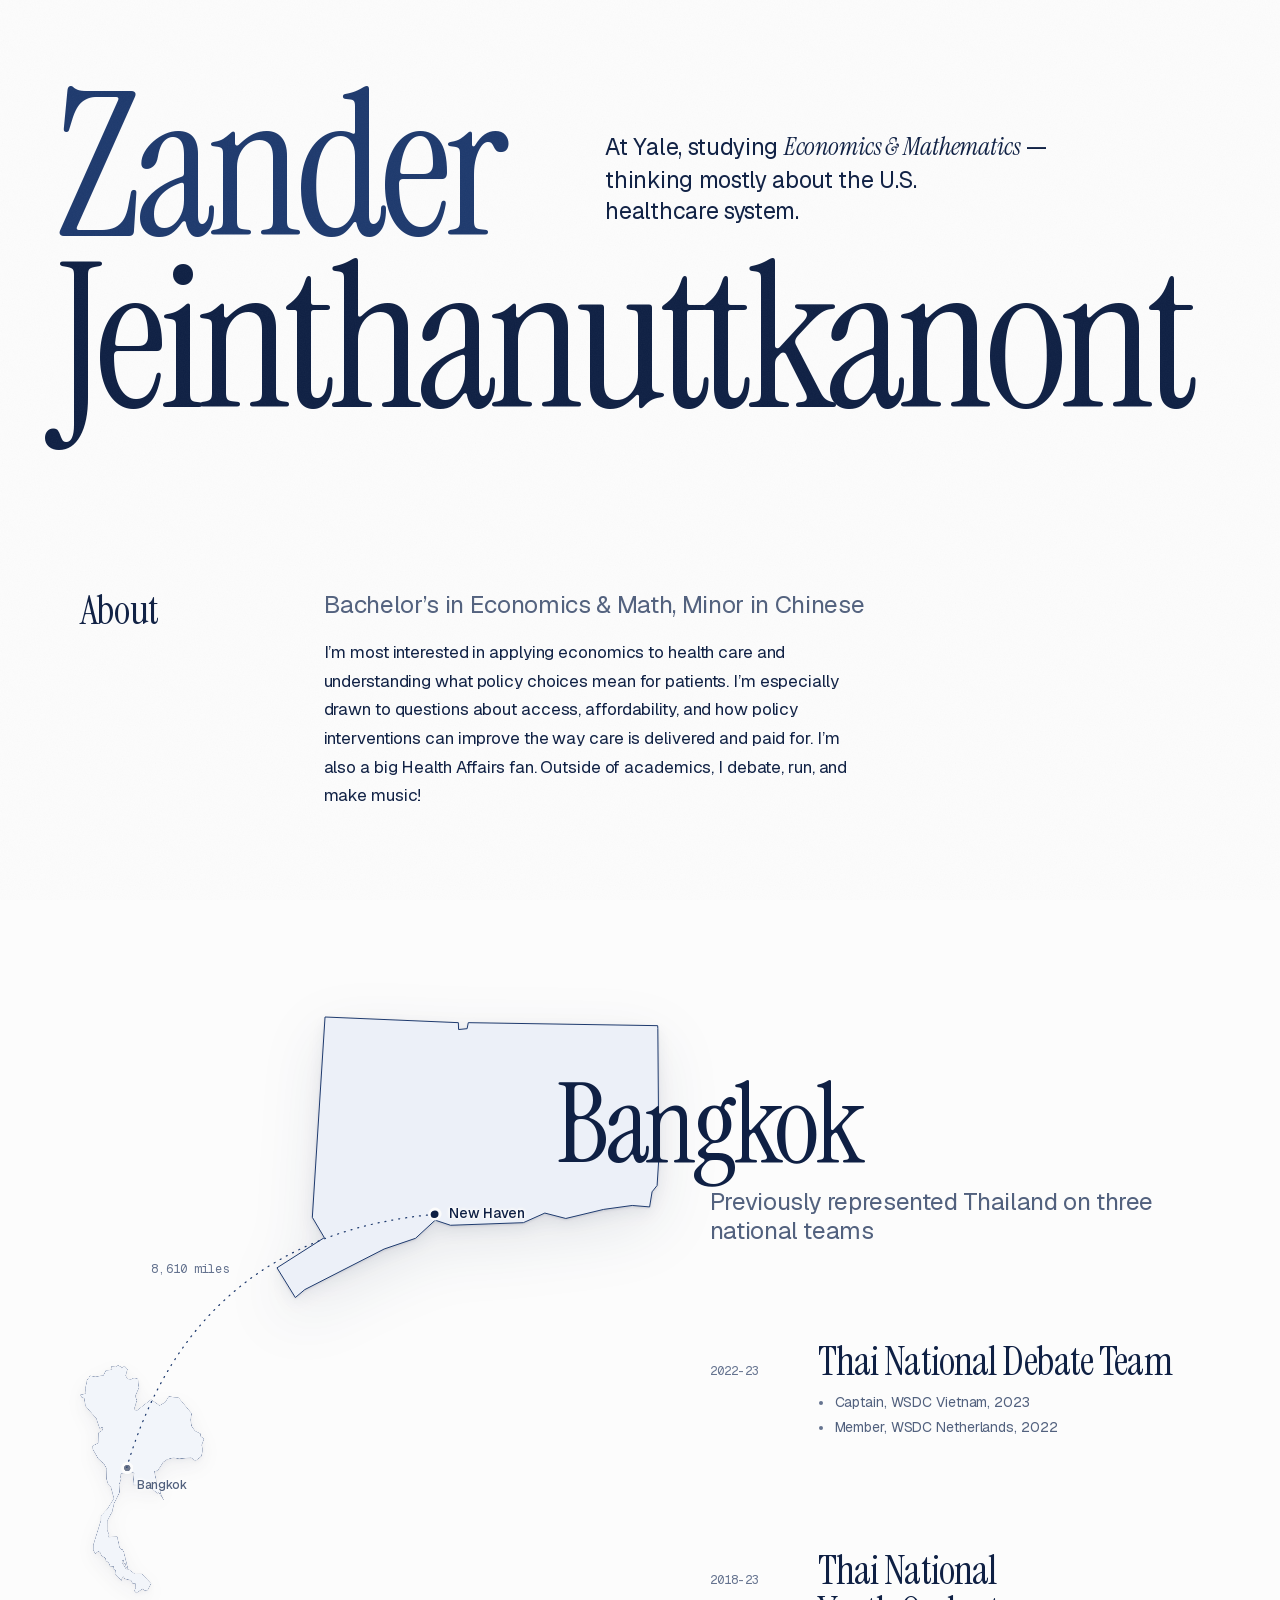
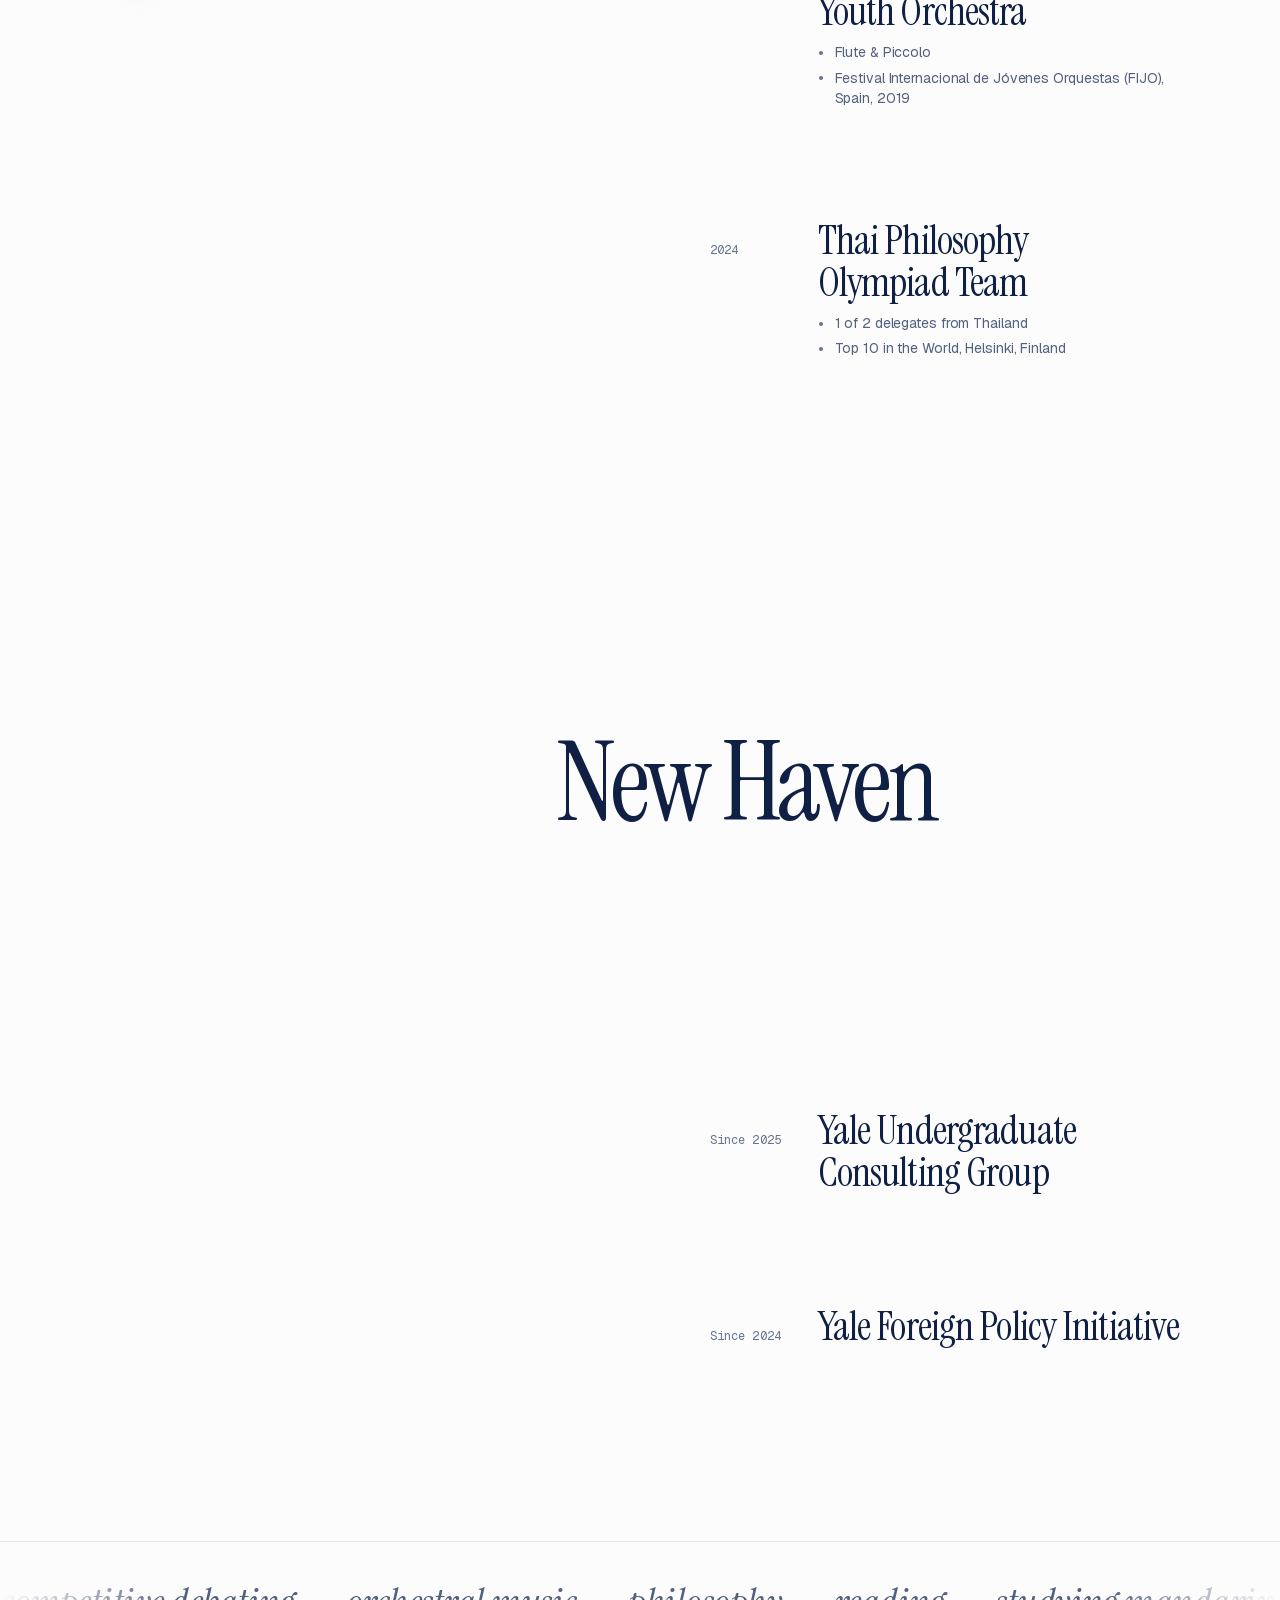
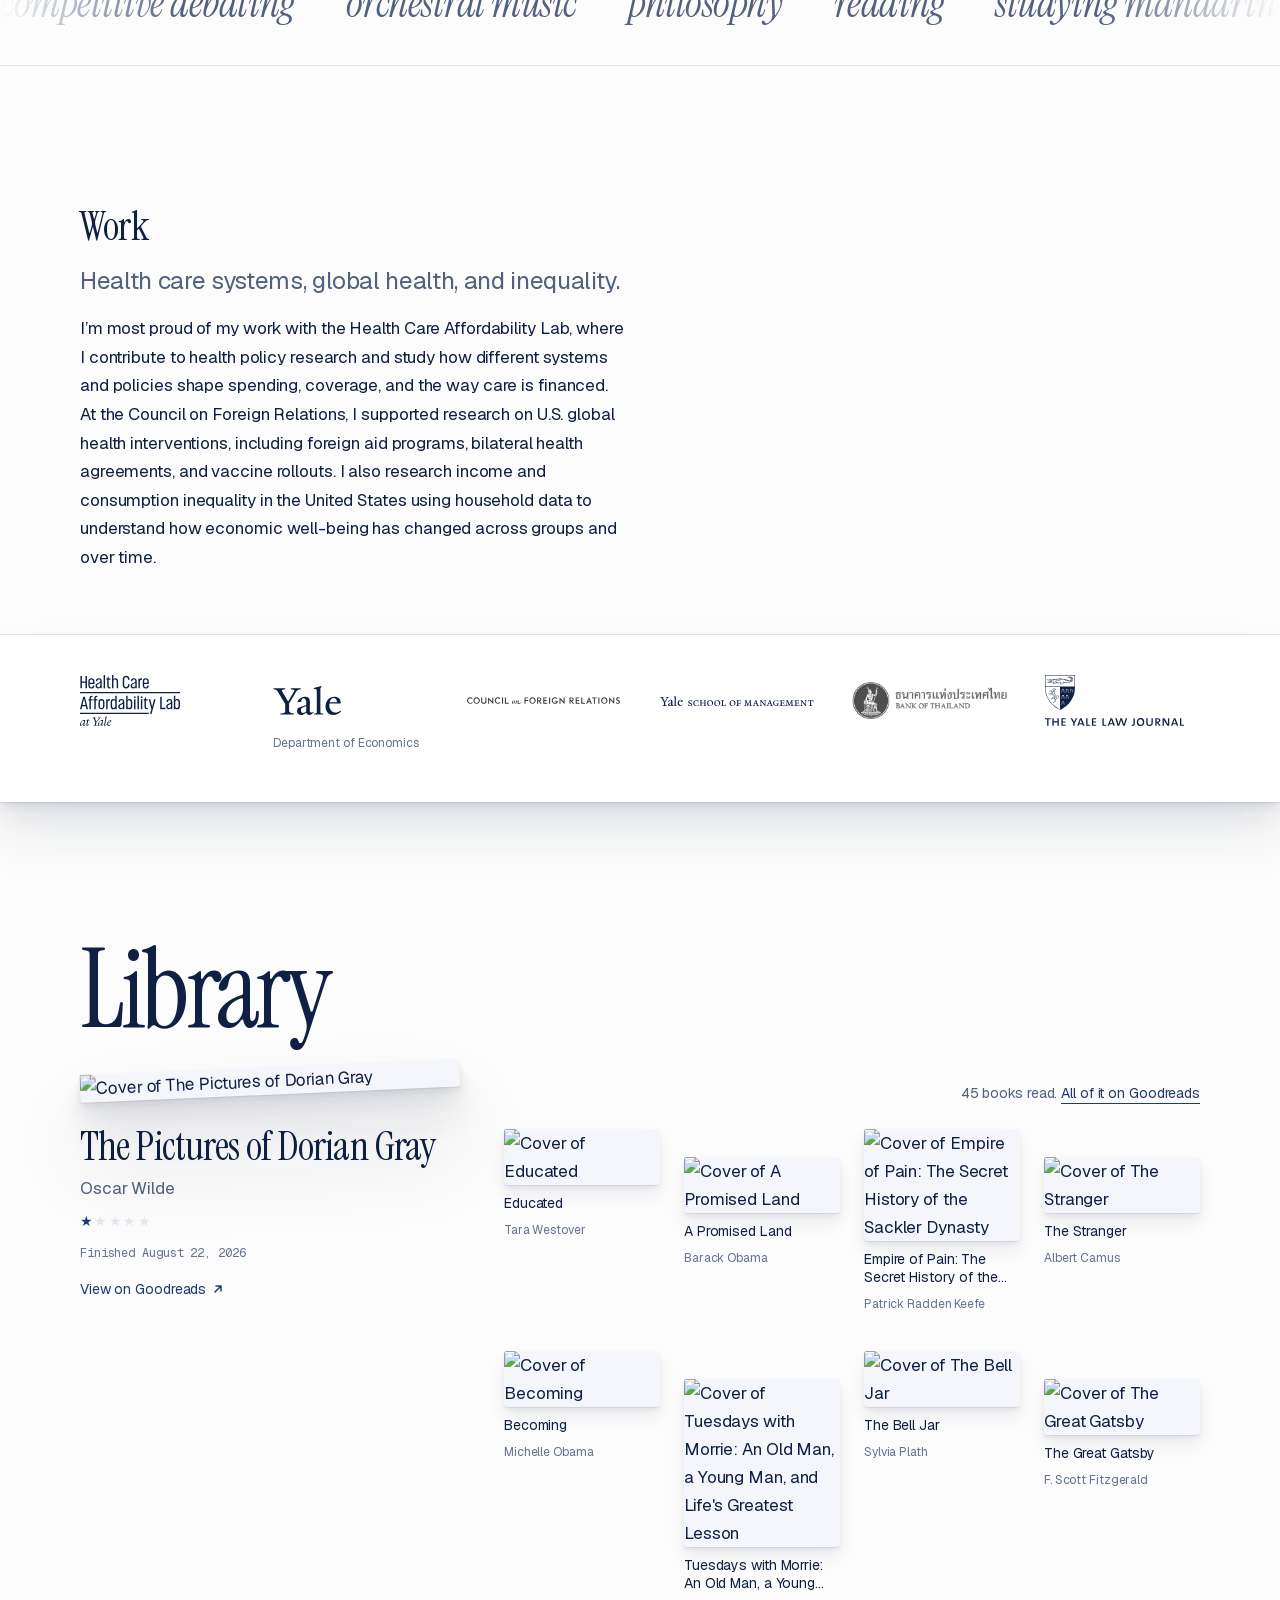
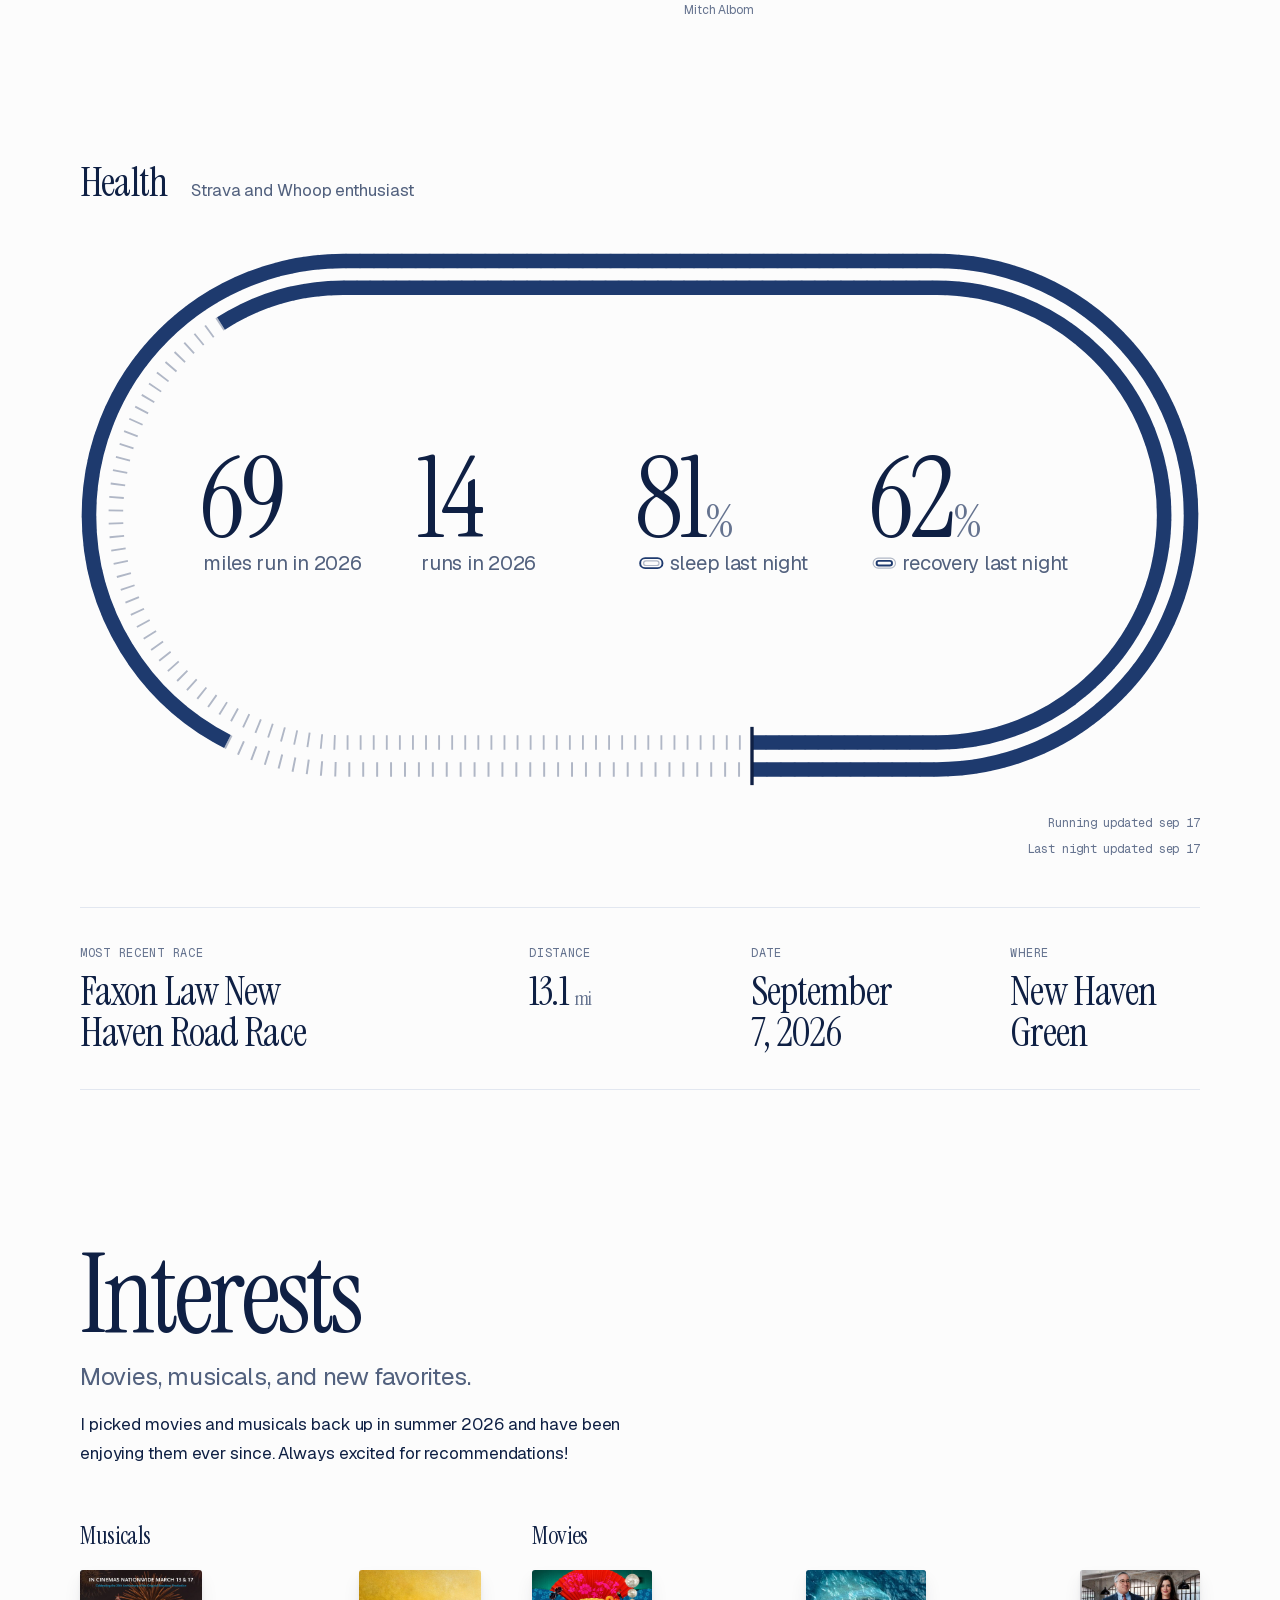
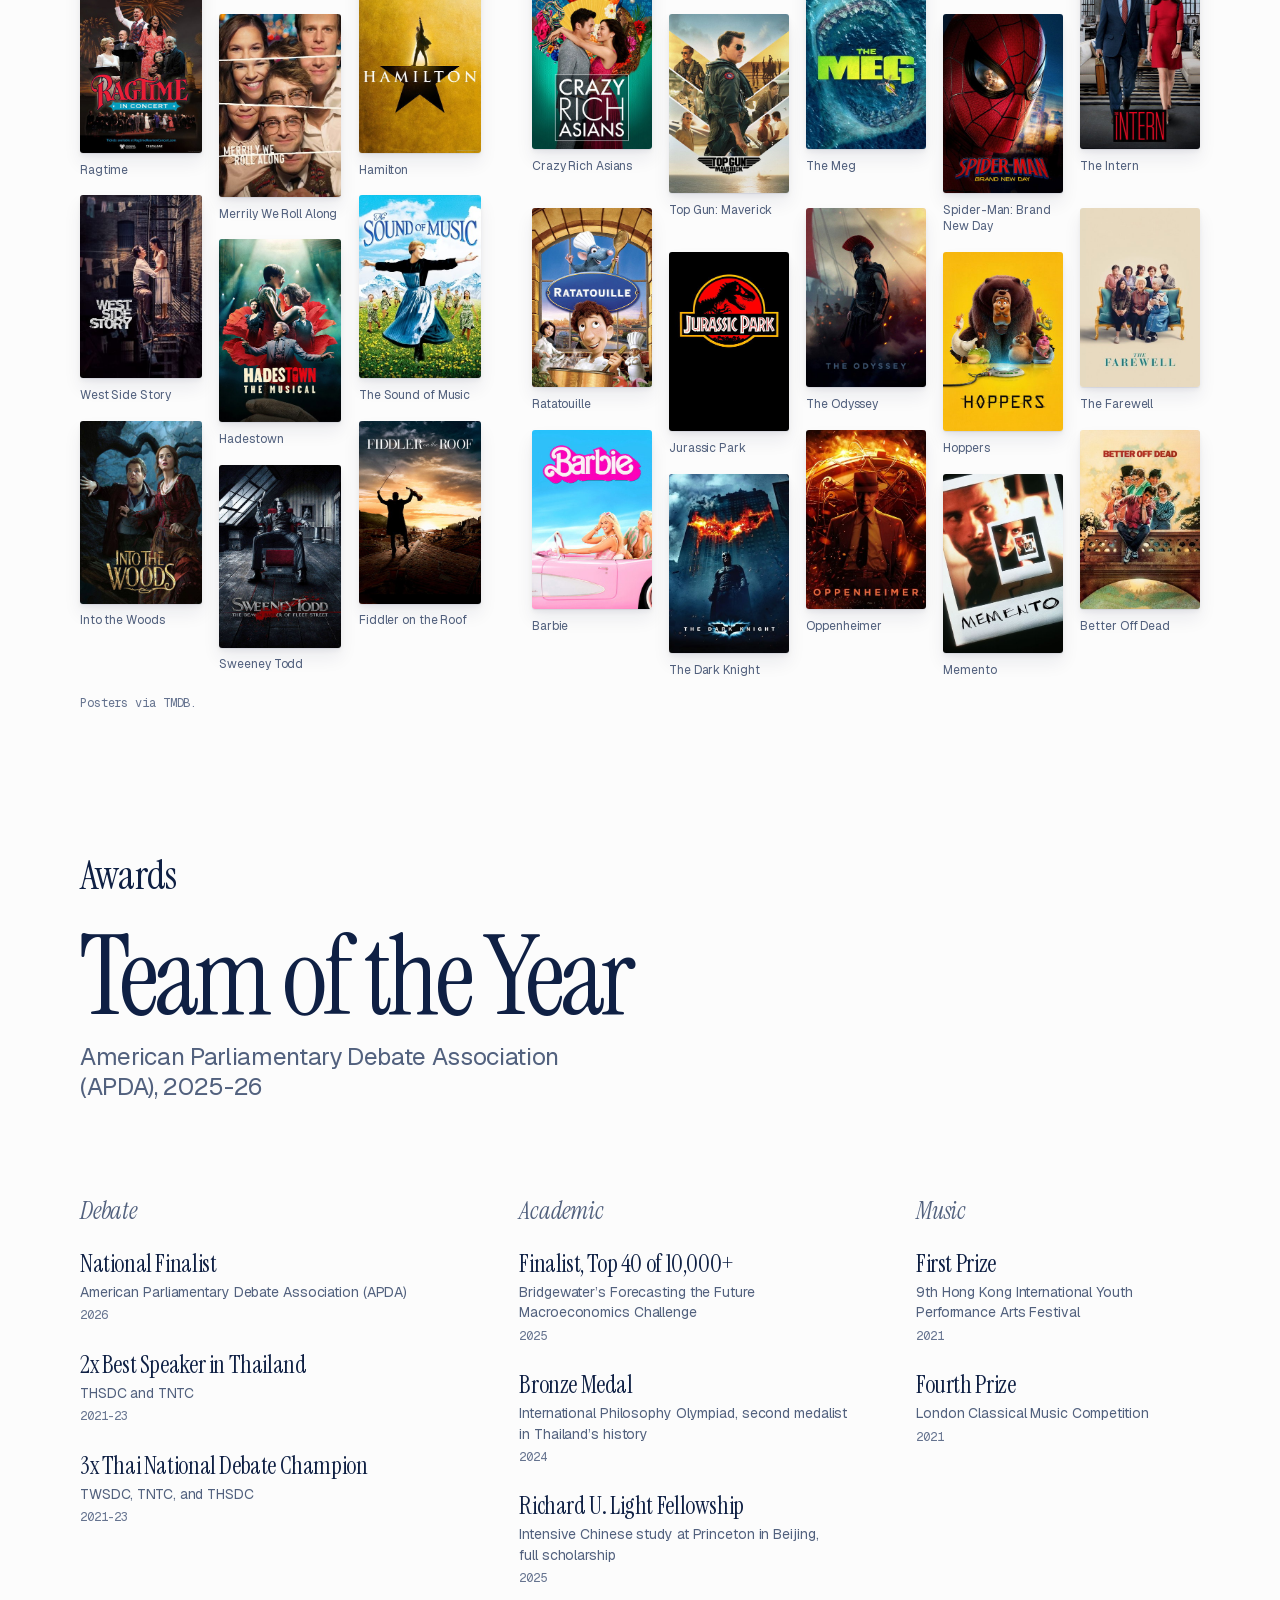
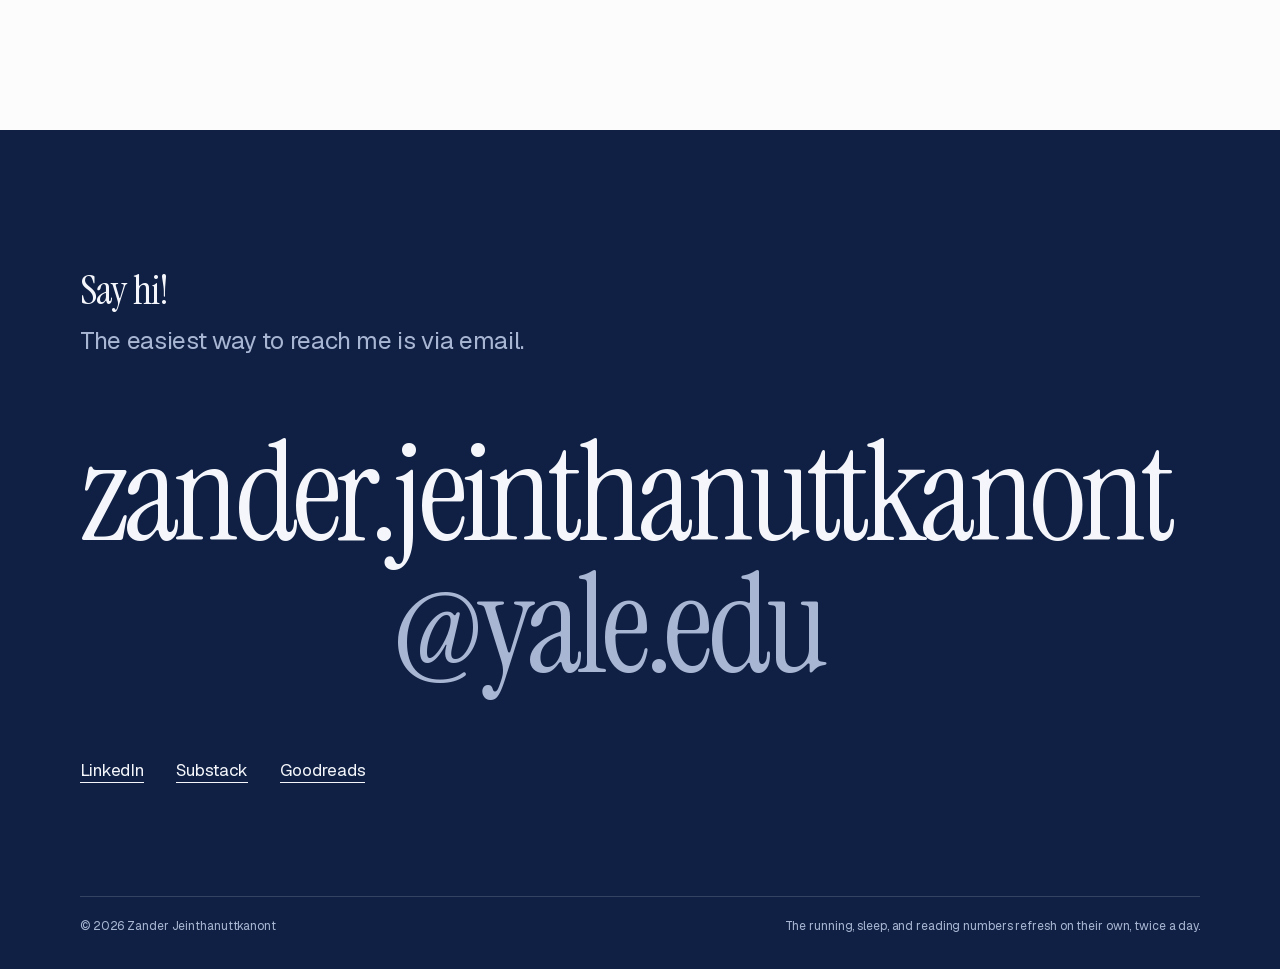
==== commit 1e441ee0: "Runs figure says the year; nav link is Contact; closing heading is Say hi! Co-Authored-By: Claude Fa" ====
--- a/index.html
+++ b/index.html
@@ -47,7 +47,7 @@
       <a href="#health">Health</a>
       <a href="#interests">Interests</a>
       <a href="#awards">Awards</a>
-      <a href="#connect">Say hi</a>
+      <a href="#connect">Contact</a>
     </nav>
   </header>
 
@@ -138,7 +138,8 @@
     <!-- ================================================== HEALTH
          A running track. Last night's sleep and recovery are two lanes of the oval, each run
          as far round as its score from the start line; the year's miles and runs stand in the
-         infield, and the most recent race is a results row below. -->
+         infield, and the most recent race is a results row below. On phones the two scores
+         become two rings of their own under the track. -->
     <section class="section health" id="health">
       <div class="wrap">
         <div class="health-head">
@@ -157,14 +158,15 @@
           </svg>
           <div class="infield">
             <div class="run-figure" id="card-running"><p class="is-empty">Loading…</p></div>
-            <p class="run-runs runs-infield" id="run-runs"></p>
+            <p class="runs-infield" id="run-runs"></p>
             <div class="laps laps-infield" id="card-sleep"><p class="is-empty">Loading…</p></div>
           </div>
         </div>
 
+        <!-- on phones the scores leave the track and become two rings of their own -->
+        <div class="rings" id="card-sleep-below" data-reveal></div>
+
         <div class="track-foot" data-reveal>
-          <div class="laps laps-below" id="card-sleep-below"></div>
-          <p class="run-runs runs-below" id="run-runs-below"></p>
           <div class="track-stamps">
             <p class="stamp" id="foot-running"></p>
             <p class="stamp" id="foot-sleep"></p>
@@ -203,7 +205,7 @@
        The page closes on navy, edge to edge, with the address as the headline. -->
   <footer class="close" id="connect">
     <div class="wrap">
-      <h2 class="close-title">Say hi</h2>
+      <h2 class="close-title">Say hi!</h2>
       <p class="close-line" id="line-connect"></p>
 
       <a class="close-email" href="mailto:zander.jeinthanuttkanont@yale.edu" data-reveal>
--- a/styles.css
+++ b/styles.css
@@ -865,37 +865,51 @@
 .lane-fill[data-lane="1"] { transition-delay: 150ms; }
 .lane-start { stroke: var(--ink); stroke-width: 3; }
 
-/* the infield sits inside the inner lane; its type is sized by the track, not the window */
-.infield { position: absolute; inset: 17% 16%; display: flex; align-items: center; justify-content: center; gap: 6cqw; }
-.run-miles { display: grid; gap: 1.6cqw; }
-.run-num {
+/* the infield sits inside the inner lane; its type is sized by the track, not the window.
+   Every figure in it is a numeral at one size over a small caption. On phones that is the
+   miles and the runs; from a tablet up the two scores join them. */
+.infield {
+  --fig: 20cqw;
+  --cap: max(var(--t-small), 1.9cqw);
+  position: absolute; inset: 17% 12%;
+  display: flex; align-items: center; justify-content: center; gap: 7cqw;
+}
+.run-figure, .runs-infield, .laps-infield { min-width: 0; }
+.run-miles, .runs-infield { display: grid; gap: 1cqw; }
+.run-num, .runs-infield b, .lap-figure b, .ring-figure b {
   font-family: var(--display);
-  /* two digits fill the infield; three share the same width */
-  font-size: calc(25cqw * 2 / var(--digits, 2));
-  line-height: 0.72;
-  letter-spacing: -0.05em;
+  font-weight: 400;
+  font-size: var(--fig);
+  line-height: 0.8;
+  letter-spacing: -0.03em;
   font-variant-numeric: lining-nums;
-  margin-left: -0.05em;
-}
-.run-cap { font-size: max(var(--t-small), 1.9cqw); line-height: 1.2; letter-spacing: -0.014em; color: var(--ink-muted); }
-
-/* which lane is which: a figure, a little two-lane glyph, a name */
-.laps { display: none; gap: 0.5rem; }
-.lap-title { font-family: var(--display); font-size: var(--t-lead); letter-spacing: -0.015em; }
-.lap { display: flex; align-items: baseline; gap: 0.6rem; color: var(--ink-muted); }
-.lap b { font-family: var(--display); font-weight: 400; font-size: var(--t-title); letter-spacing: -0.02em; color: var(--ink); min-width: 2.6ch; }
-.lap b .pct { font-size: 0.5em; color: var(--ink-faint); margin-left: 0.08em; }
-.lap-glyph { width: 2rem; height: 1rem; align-self: center; flex: none; }
+  color: var(--ink);
+  margin-left: -0.04em;
+}
+.run-cap, .runs-infield, .lap-cap, .ring-cap { font-size: var(--cap); line-height: 1.2; letter-spacing: -0.014em; color: var(--ink-muted); }
+.pct { font-size: 0.42em; color: var(--ink-faint); margin-left: 0.04em; }
+
+/* the two scores as figures in the infield (tablet up), the lane glyph in the caption */
+.laps { display: none; }
+.laps .is-empty { margin: 0; }
+.lap-figure { display: grid; gap: 0.6cqw; flex: 1 1 0; min-width: 0; }
+.lap-cap { display: flex; align-items: center; gap: 0.5cqw; white-space: nowrap; }
+.lap-glyph { width: 2.2cqw; height: 1.1cqw; flex: none; }
 .lap-glyph path { fill: none; stroke: var(--ink-faint); stroke-width: 1.5; opacity: 0.5; }
 .lap-glyph .on { stroke: var(--ink-link); stroke-width: 2.5; opacity: 1; }
-.laps-below { display: grid; }
-.laps .is-empty { margin: 0; }
+
+/* the two scores as rings (phones): the lane closed into a circle, the figure in the middle */
+.rings { margin-top: clamp(1.5rem, 4vw, 2rem); display: grid; grid-template-columns: 1fr 1fr; gap: 0.75rem clamp(1rem, 4vw, 1.5rem); }
+.lap-title { grid-column: 1 / -1; font-family: var(--display); font-size: var(--t-lead); letter-spacing: -0.015em; }
+.ring { --fig: 30cqw; --cap: var(--t-small); position: relative; container-type: inline-size; }
+.ring svg { display: block; width: 100%; height: auto; overflow: visible; }
+.ring .lane-ticks, .ring .lane-fill { stroke-width: 2.8; }
+.ring .lane-fill[data-score="recoveryScore"] { transition-delay: 150ms; }
+.ring-figure { position: absolute; inset: 0; display: grid; place-content: center; justify-items: center; gap: 2.5cqw; text-align: center; }
+.ring-figure b { margin-left: 0; }
+.rings .is-empty { grid-column: 1 / -1; margin: 0; }
 
 .track-foot { margin-top: clamp(1.5rem, 3vw, 2.25rem); display: grid; gap: 1.5rem; }
-.run-runs { color: var(--ink-muted); }
-.run-runs b { font-family: var(--display); font-weight: 400; font-size: var(--t-title); letter-spacing: -0.02em; color: var(--ink); margin-right: 0.15em; }
-/* the run count stands in the middle of the infield from a tablet up; below that it sits under the track */
-.runs-infield { display: none; }
 .track-stamps { display: flex; flex-wrap: wrap; gap: 0.25rem 1.5rem; }
 
 /* the most recent race: one row between two hairlines, each value at title size under a small label */
@@ -917,26 +931,13 @@
 }
 
 @media (min-width: 48rem) {
-  /* from a tablet up the legend moves into the infield, beside the miles, with the run count between */
-  .infield { justify-content: space-between; }
-  .laps-infield { display: grid; }
-  .laps-below { display: none; }
-  .runs-below { display: none; }
-
-  /* the four figures in the infield share one scale: a numeral at 10cqw over a small caption */
-  .infield { --fig: 10cqw; --cap: max(var(--t-small), 1.8cqw); inset: 17% 11%; gap: 2.5cqw; align-items: center; }
-  .run-figure, .runs-infield, .laps-infield { flex: 1 1 0; min-width: 0; }
-  .run-miles { gap: 0.6cqw; }
-  .run-num { font-size: var(--fig); line-height: 0.8; letter-spacing: -0.03em; margin-left: -0.04em; }
-  .run-cap, .runs-infield, .lap-cap { font-size: var(--cap); line-height: 1.2; letter-spacing: -0.014em; color: var(--ink-muted); }
-  .runs-infield { display: grid; gap: 0.6cqw; }
-  .runs-infield b { font-size: var(--fig); line-height: 0.8; letter-spacing: -0.03em; margin: 0 0 0 -0.04em; }
+  /* from a tablet up the two scores move into the infield with the miles and runs, four
+     figures at one size, and the rings stand down */
+  .infield { --fig: 10cqw; --cap: max(var(--t-small), 1.8cqw); inset: 17% 11%; gap: 2.5cqw; justify-content: space-between; }
+  .run-figure, .runs-infield, .laps-infield { flex: 1 1 0; }
+  .run-miles, .runs-infield { gap: 0.6cqw; }
   .laps-infield { display: flex; gap: 2.5cqw; flex: 2.3 1 0; }
-  .lap-figure { display: grid; gap: 0.6cqw; flex: 1 1 0; min-width: 0; }
-  .lap-figure b { font-size: var(--fig); line-height: 0.8; letter-spacing: -0.03em; min-width: 0; margin-left: -0.04em; }
-  .lap-figure b .pct { font-size: 0.42em; margin-left: 0.04em; }
-  .lap-cap { display: flex; align-items: center; gap: 0.5cqw; white-space: nowrap; }
-  .lap-cap .lap-glyph { width: 2.2cqw; height: 1.1cqw; }
+  .rings { display: none; }
   .track-foot { grid-template-columns: minmax(0, 1fr) auto; align-items: baseline; }
   .track-stamps { grid-column: 2; flex-direction: column; gap: 0.35rem; text-align: right; }
 }
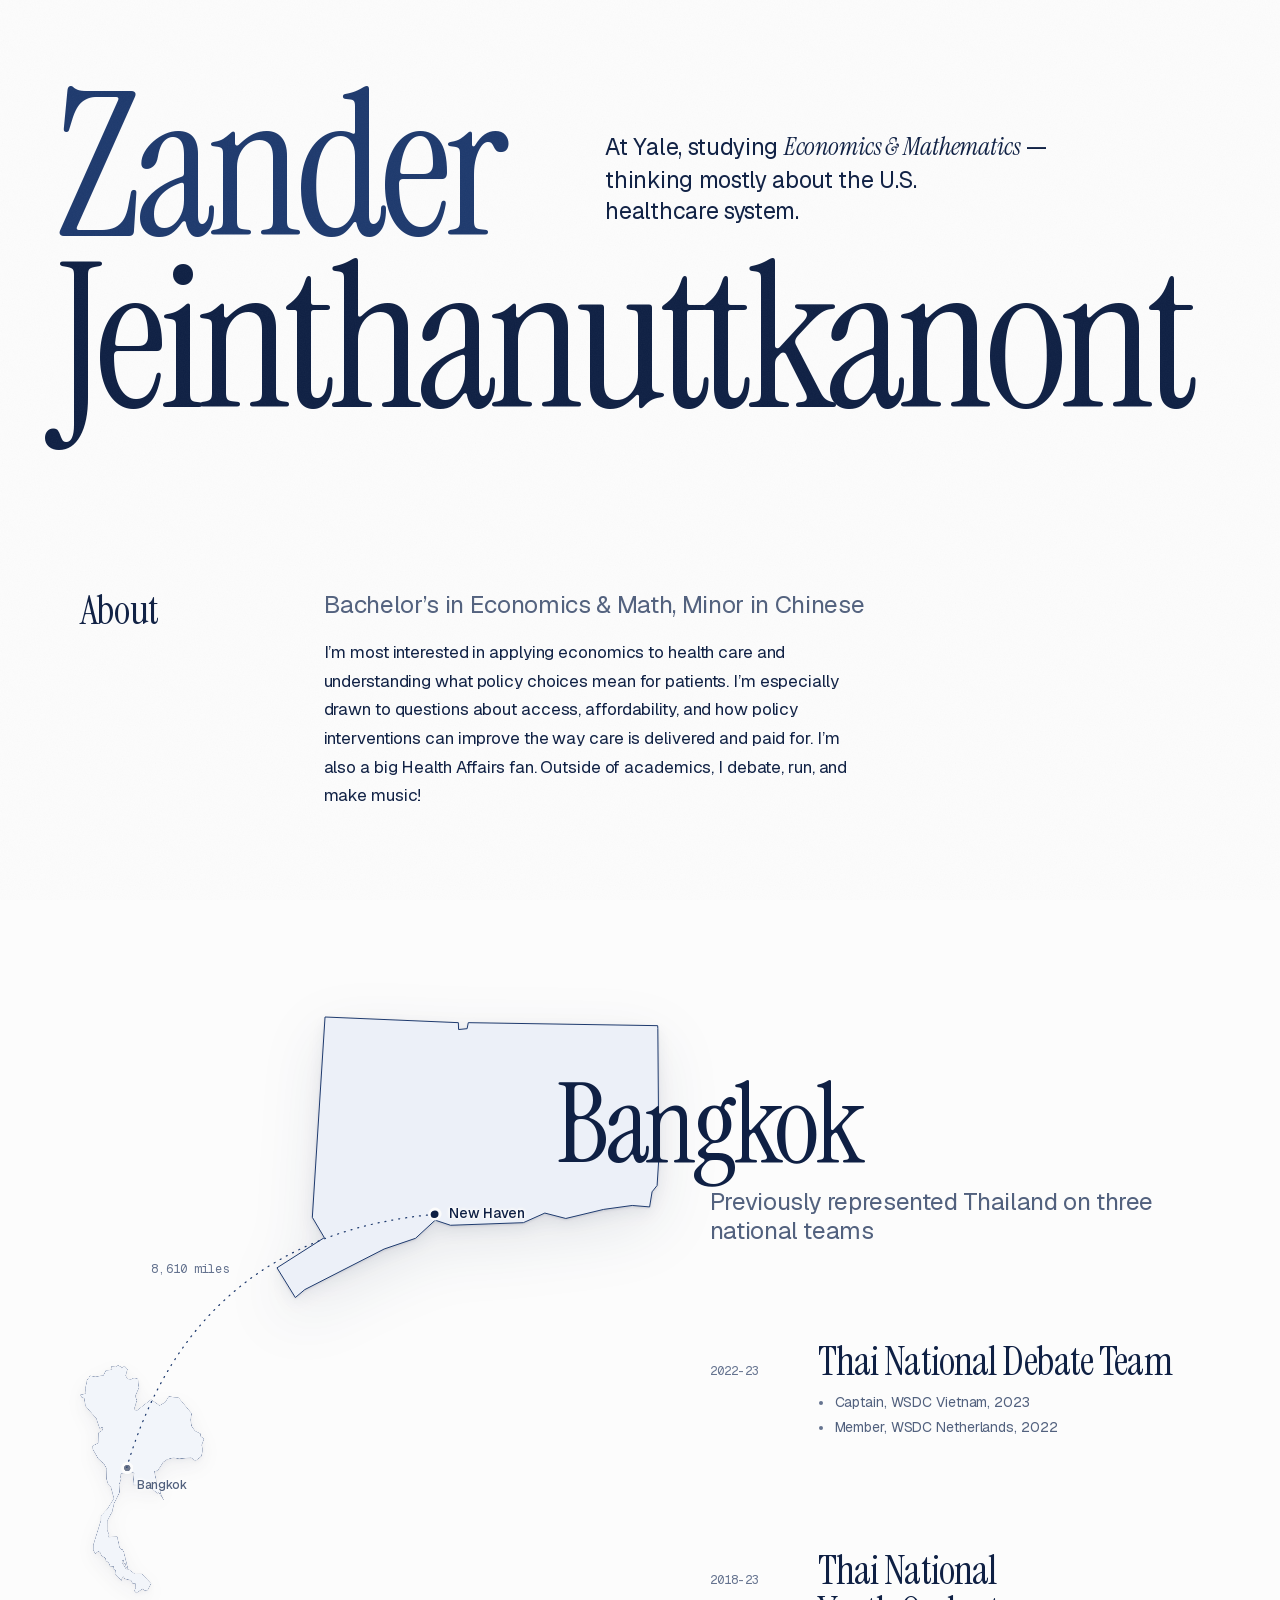
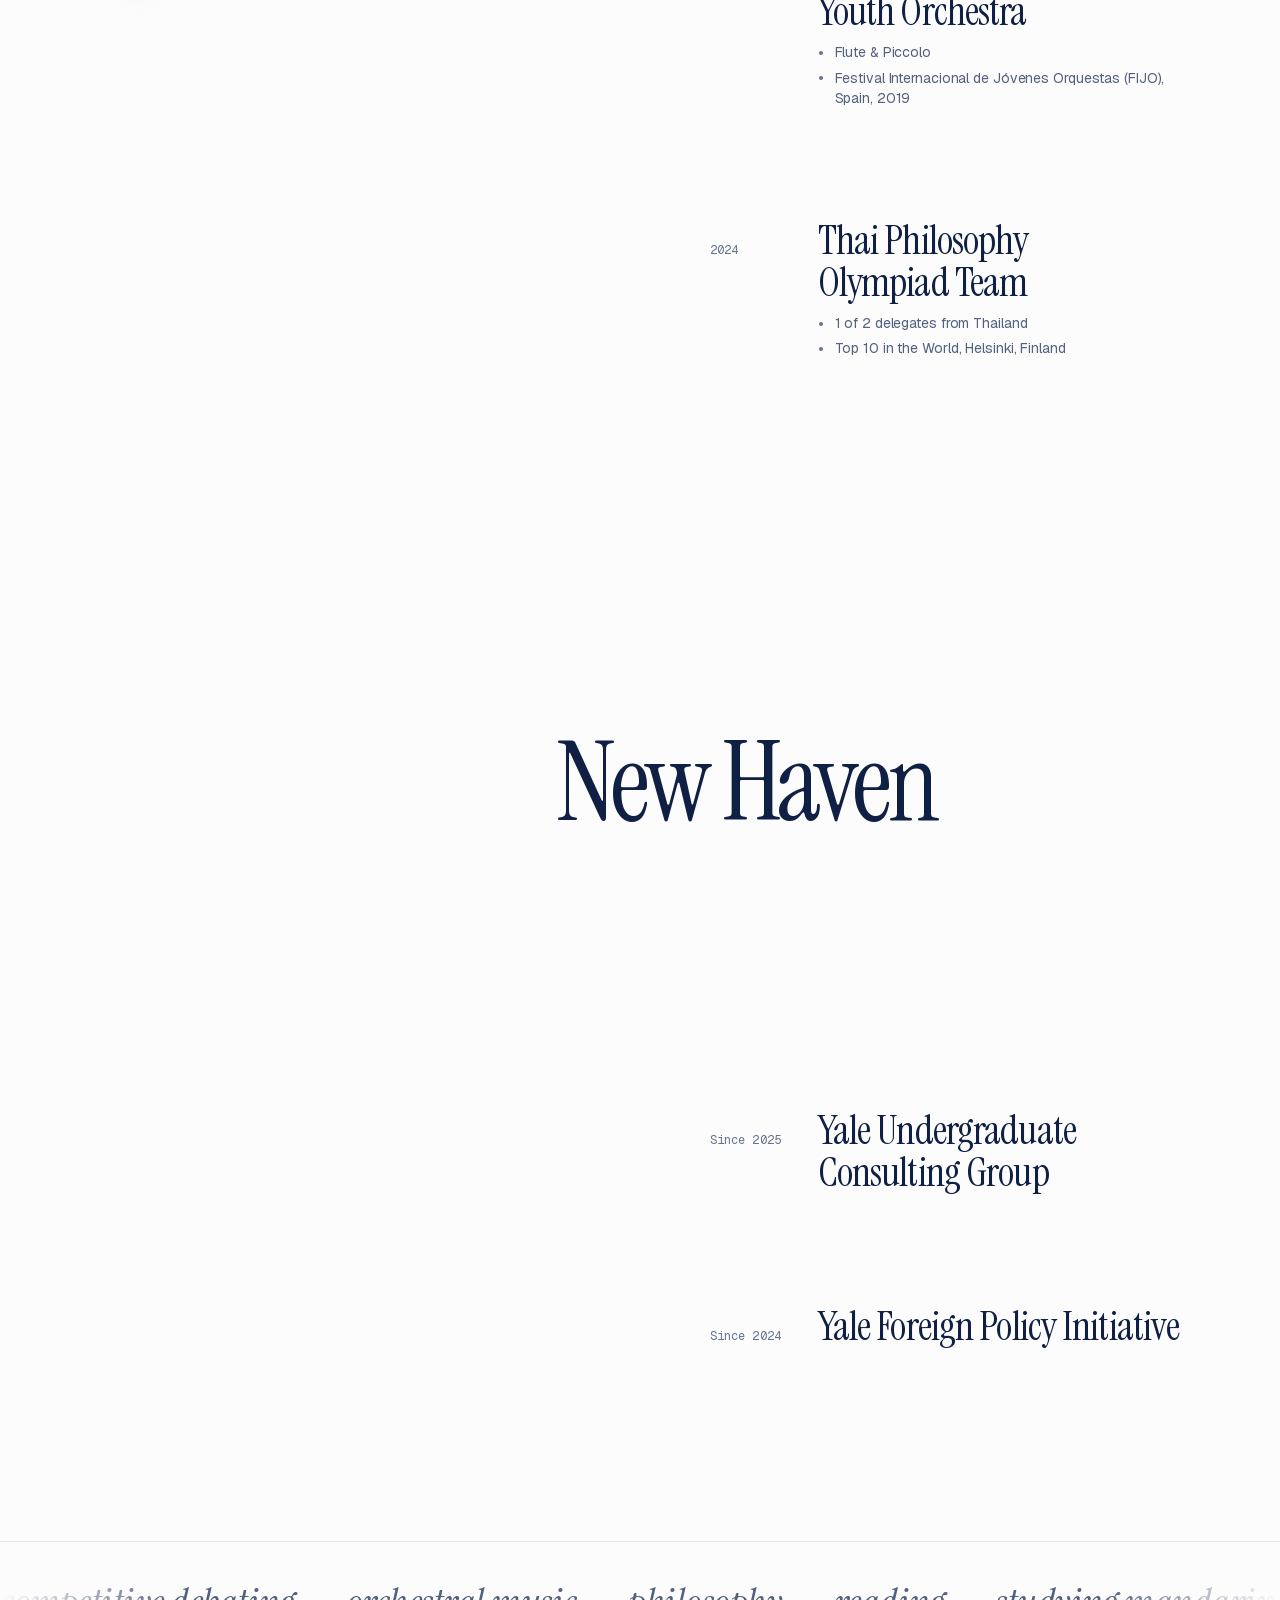
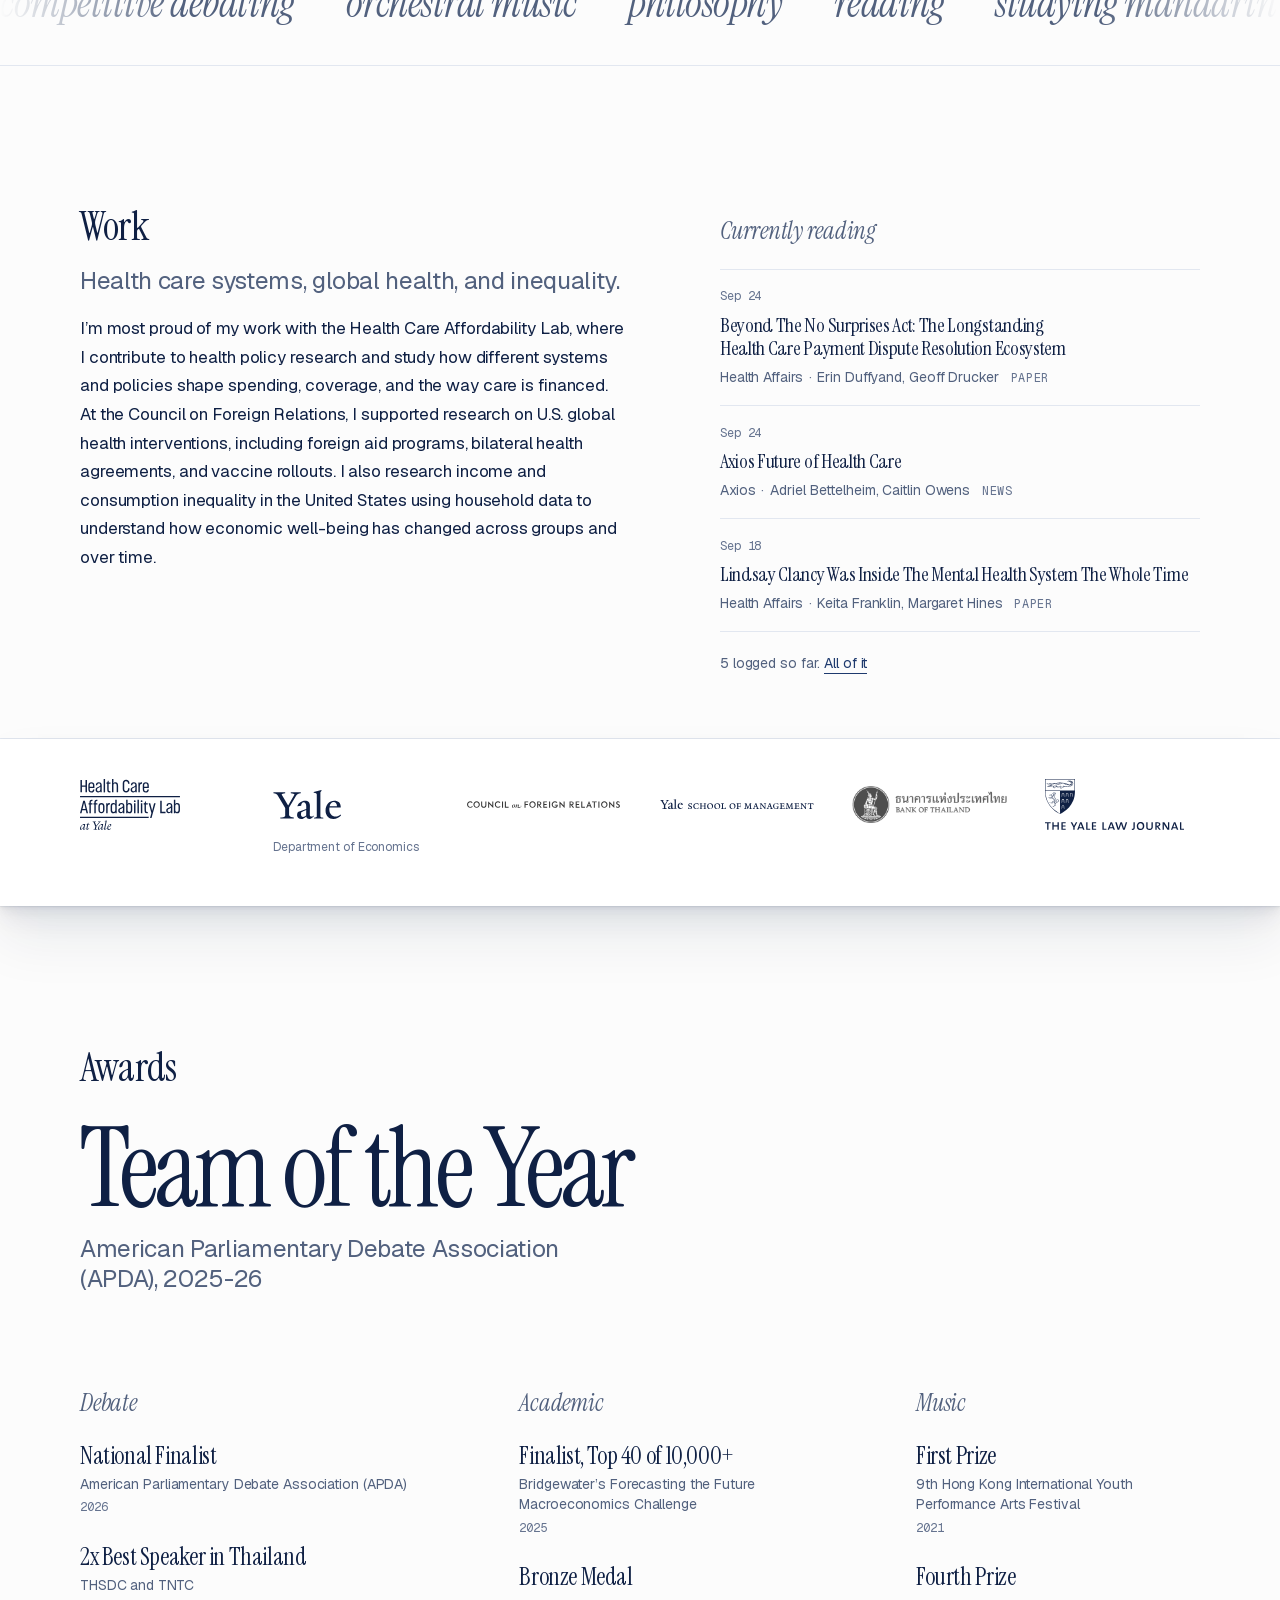
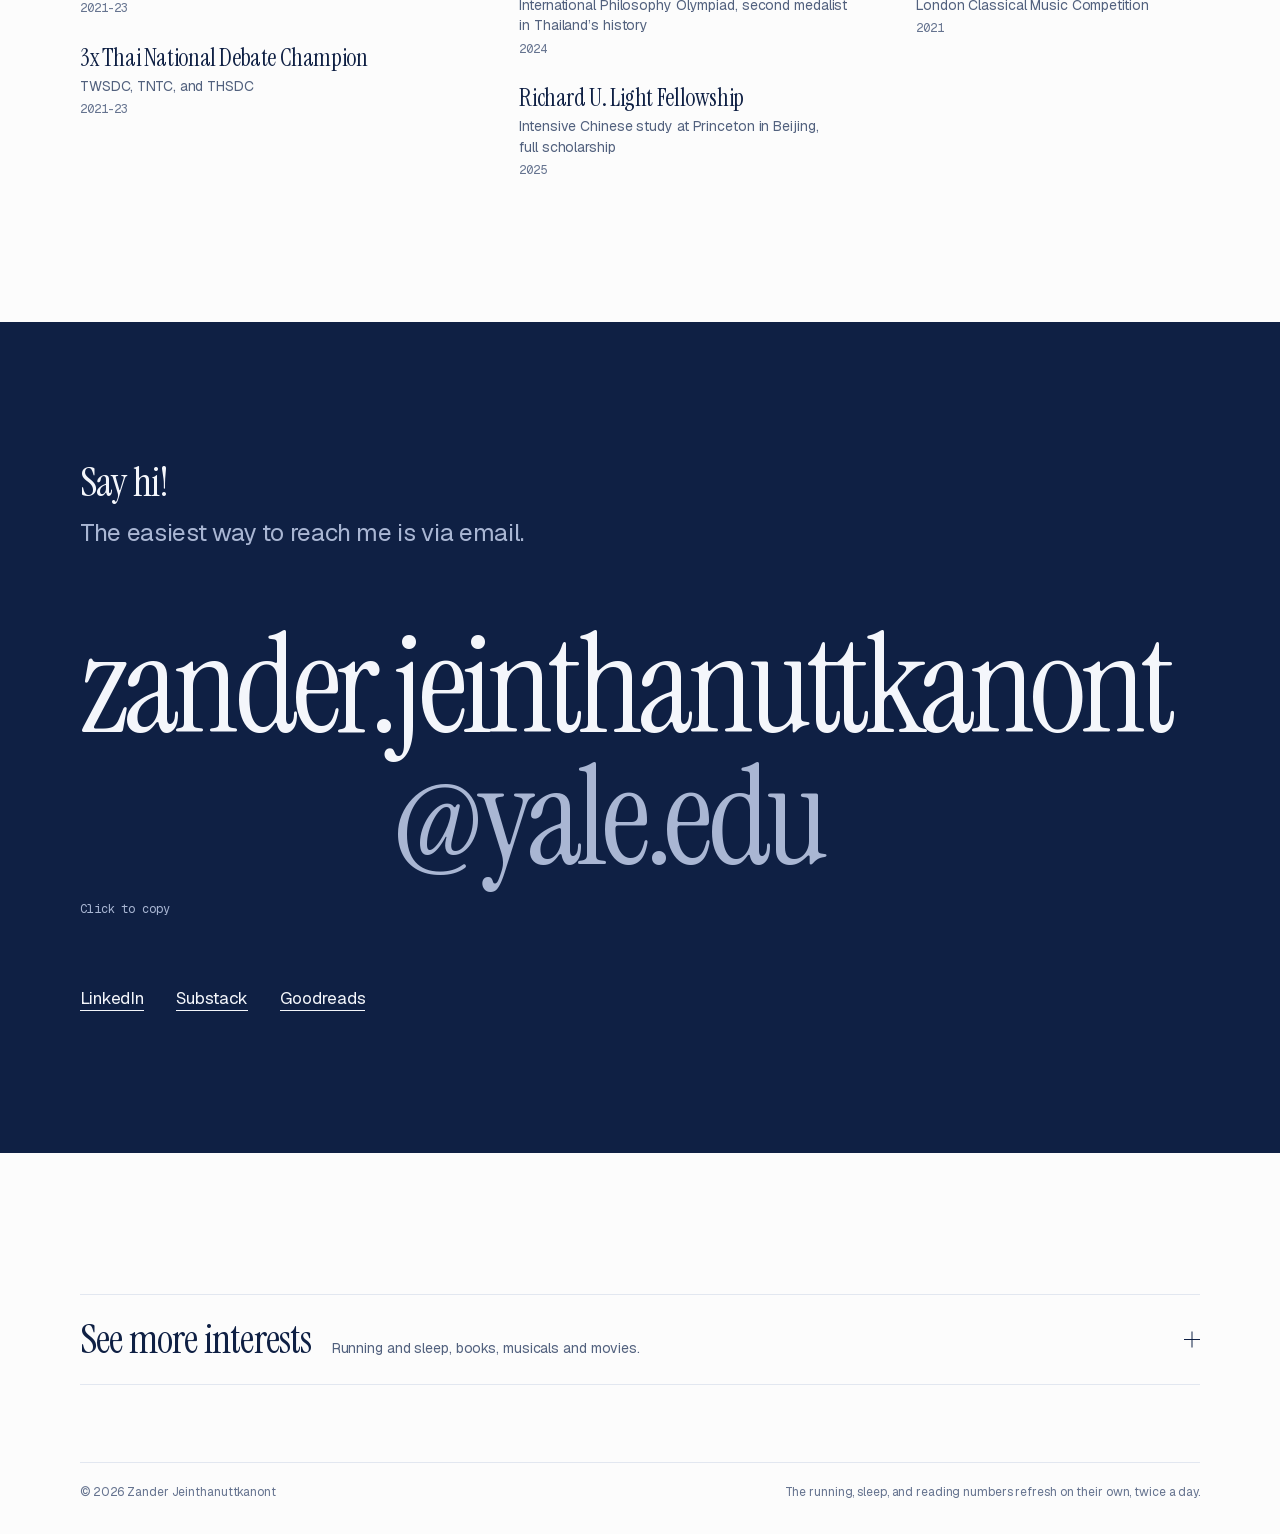
==== commit 066af748: "Fold the off-hours sections under Contact, copy the email on click Nav is About, Work, Awards, Conta" ====
--- a/index.html
+++ b/index.html
@@ -43,9 +43,6 @@
     <nav class="topbar-nav" aria-label="Sections">
       <a href="#about">About</a>
       <a href="#experience">Work</a>
-      <a href="#library">Library</a>
-      <a href="#health">Health</a>
-      <a href="#interests">Interests</a>
       <a href="#awards">Awards</a>
       <a href="#connect">Contact</a>
     </nav>
@@ -102,91 +99,26 @@
     </section>
 
     <!-- =================================== PROFESSIONAL EXPERIENCES
-         Words first, then one raised strip of marks running the full window. -->
+         Words first, with the latest reading beside them (logged from /admin; it stays out
+         of the page until something is logged), then one raised strip of marks running
+         the full window. -->
     <section class="section" id="experience">
-      <div class="wrap">
-        <h2 class="title">Work</h2>
-        <div class="copy" id="copy-work" data-reveal></div>
+      <div class="wrap work-top">
+        <div class="work-words">
+          <h2 class="title">Work</h2>
+          <div class="copy" id="copy-work" data-reveal></div>
+        </div>
+        <aside class="work-reading" id="reading" aria-labelledby="reading-name" hidden>
+          <h3 class="work-reading-name" id="reading-name">Currently reading</h3>
+          <ol class="reads" id="reads"></ol>
+          <p class="reads-more" id="reads-more"></p>
+        </aside>
       </div>
 
       <div class="work-strip" data-reveal>
         <h3 class="work-label" id="line-worked"></h3>
         <div class="work-band" id="work-grid"></div>
       </div>
-    </section>
-
-    <!-- ================================================= LIBRARY
-         A table of books: the latest one lies on top of the heading and the shelf. -->
-    <section class="section library" id="library">
-      <div class="wrap">
-        <h2 class="title title-xl">Library</h2>
-
-        <div class="library-table">
-          <div class="book-feature" id="book-feature" data-reveal>
-            <p class="is-empty">Loading the shelf…</p>
-          </div>
-          <div class="shelf">
-            <p class="library-note"><span id="shelf-count"></span>
-              <a class="text-link" href="https://www.goodreads.com/user/show/65803906-zander-jeinthanuttkanont" target="_blank" rel="noopener noreferrer">All of it on Goodreads</a>
-            </p>
-            <div class="book-mini-grid" id="book-mini"></div>
-          </div>
-        </div>
-      </div>
-    </section>
-
-    <!-- ================================================== HEALTH
-         A running track. Last night's sleep and recovery are two lanes of the oval, each run
-         as far round as its score from the start line; the year's miles and runs stand in the
-         infield, and the most recent race is a results row below. On phones the two scores
-         become two rings of their own under the track. -->
-    <section class="section health" id="health">
-      <div class="wrap">
-        <div class="health-head">
-          <h2 class="title">Health</h2>
-          <p class="health-note" id="line-health"></p>
-        </div>
-
-        <div class="track" id="track" data-reveal>
-          <!-- the lanes are drawn by main.js from one stadium path, inset per lane -->
-          <svg class="track-svg" viewBox="0 0 1000 470" aria-hidden="true" focusable="false">
-            <path class="lane-ticks" pathLength="100" data-lane="0" />
-            <path class="lane-ticks" pathLength="100" data-lane="1" />
-            <path class="lane-fill" pathLength="100" data-lane="0" data-score="sleepScore" />
-            <path class="lane-fill" pathLength="100" data-lane="1" data-score="recoveryScore" />
-            <line class="lane-start" x1="600" x2="600" y1="424" y2="476" />
-          </svg>
-          <div class="infield">
-            <div class="run-figure" id="card-running"><p class="is-empty">Loading…</p></div>
-            <p class="runs-infield" id="run-runs"></p>
-            <div class="laps laps-infield" id="card-sleep"><p class="is-empty">Loading…</p></div>
-          </div>
-        </div>
-
-        <!-- on phones the scores leave the track and become two rings of their own -->
-        <div class="rings" id="card-sleep-below" data-reveal></div>
-
-        <div class="track-foot" data-reveal>
-          <div class="track-stamps">
-            <p class="stamp" id="foot-running"></p>
-            <p class="stamp" id="foot-sleep"></p>
-          </div>
-        </div>
-
-        <!-- the most recent race: one row between two hairlines, filled from SITE.race -->
-        <dl class="board" id="board" data-reveal></dl>
-      </div>
-    </section>
-
-    <!-- =============================================== INTERESTS
-         A poster wall, columns out of step. On phones it becomes two strips you push sideways. -->
-    <section class="section interests" id="interests">
-      <div class="wrap">
-        <h2 class="title title-xl interests-title">Interests</h2>
-        <div class="copy" id="copy-interests" data-reveal></div>
-      </div>
-      <div class="walls" id="shelves"></div>
-      <p class="wrap credit">Posters via TMDB.</p>
     </section>
 
     <!-- ================================================== AWARDS
@@ -199,25 +131,123 @@
       </div>
     </section>
 
+    <!-- ================================================= CONNECT
+         Navy, edge to edge, with the address as the headline. Clicking the address copies it;
+         nothing opens a mail app. -->
+    <section class="close" id="connect">
+      <div class="wrap">
+        <h2 class="close-title">Say hi!</h2>
+        <p class="close-line" id="line-connect"></p>
+
+        <button type="button" class="close-email" id="copy-email" data-email="zander.jeinthanuttkanont@yale.edu" data-reveal>
+          <span>zander.jeinthanuttkanont</span><span>@yale.edu</span>
+        </button>
+        <p class="copy-hint" id="copy-hint" aria-live="polite">Click to copy</p>
+
+        <ul class="elsewhere">
+          <li><a href="https://www.linkedin.com/in/zander-jein" target="_blank" rel="noopener noreferrer">LinkedIn</a></li>
+          <li><a href="https://substack.com/@zanderjein" target="_blank" rel="noopener noreferrer">Substack</a></li>
+          <li><a href="https://www.goodreads.com/user/show/65803906-zander-jeinthanuttkanont" target="_blank" rel="noopener noreferrer">Goodreads</a></li>
+        </ul>
+      </div>
+    </section>
+
+    <!-- ==================================================== MORE
+         The off-hours part of the page, folded away under Contact and out of the bar up top:
+         the library, the live running and sleep numbers, and the poster shelves. A link to
+         #library, #health, or #interests opens it (main.js). -->
+    <section class="section more" id="more">
+      <details class="more-fold" id="more-fold">
+        <summary class="more-summary">
+          <span class="more-name">See more interests</span>
+          <span class="more-note">Running and sleep, books, musicals and movies.</span>
+          <span class="more-mark" aria-hidden="true"></span>
+        </summary>
+        <div class="more-body">
+
+      <!-- ================================================== HEALTH
+           Live numbers (the line under the name says so; it is SITE.lines.health). A running track. Last night's sleep and recovery are two lanes of the oval, each run
+           as far round as its score from the start line; the year's miles and runs stand in the
+           infield, and the most recent race is a results row below. On phones the two scores
+           become two rings of their own under the track. -->
+      <section class="section health" id="health">
+        <div class="wrap">
+          <div class="health-head">
+            <h2 class="title">Health</h2>
+            <p class="health-note" id="line-health"></p>
+          </div>
+
+          <div class="track" id="track" data-reveal>
+            <!-- the lanes are drawn by main.js from one stadium path, inset per lane -->
+            <svg class="track-svg" viewBox="0 0 1000 470" aria-hidden="true" focusable="false">
+              <path class="lane-ticks" pathLength="100" data-lane="0" />
+              <path class="lane-ticks" pathLength="100" data-lane="1" />
+              <path class="lane-fill" pathLength="100" data-lane="0" data-score="sleepScore" />
+              <path class="lane-fill" pathLength="100" data-lane="1" data-score="recoveryScore" />
+              <line class="lane-start" x1="600" x2="600" y1="424" y2="476" />
+            </svg>
+            <div class="infield">
+              <div class="run-figure" id="card-running"><p class="is-empty">Loading…</p></div>
+              <p class="runs-infield" id="run-runs"></p>
+              <div class="laps laps-infield" id="card-sleep"><p class="is-empty">Loading…</p></div>
+            </div>
+          </div>
+
+          <!-- on phones the scores leave the track and become two rings of their own -->
+          <div class="rings" id="card-sleep-below" data-reveal></div>
+
+          <div class="track-foot" data-reveal>
+            <div class="track-stamps">
+              <p class="stamp" id="foot-running"></p>
+              <p class="stamp" id="foot-sleep"></p>
+            </div>
+          </div>
+
+          <!-- the most recent race: one row between two hairlines, filled from SITE.race -->
+          <dl class="board" id="board" data-reveal></dl>
+        </div>
+      </section>
+
+      <!-- ================================================= LIBRARY
+           A table of books: the latest one lies on top of the heading and the shelf. -->
+      <section class="section library" id="library">
+        <div class="wrap">
+          <h2 class="title title-xl">Library</h2>
+
+          <div class="library-table">
+            <div class="book-feature" id="book-feature" data-reveal>
+              <p class="is-empty">Loading the shelf…</p>
+            </div>
+            <div class="shelf">
+              <p class="library-note"><span id="shelf-count"></span>
+                <a class="text-link" href="https://www.goodreads.com/user/show/65803906-zander-jeinthanuttkanont" target="_blank" rel="noopener noreferrer">All of it on Goodreads</a>
+              </p>
+              <div class="book-mini-grid" id="book-mini"></div>
+            </div>
+          </div>
+        </div>
+      </section>
+
+      <!-- =============================================== INTERESTS
+           Two shelves, each the three latest posters stepping down in size, latest first,
+           with the shelf's name in the rail. The second shelf is the mirror of the first. -->
+      <section class="section interests" id="interests">
+        <div class="wrap">
+          <h2 class="title title-xl interests-title">Interests</h2>
+          <div class="copy" id="copy-interests" data-reveal></div>
+          <div class="trios" id="shelves"></div>
+          <p class="credit">Posters via TMDB.</p>
+        </div>
+      </section>
+
+        </div>
+      </details>
+    </section>
+
   </main>
 
-  <!-- ================================================= CONNECT
-       The page closes on navy, edge to edge, with the address as the headline. -->
-  <footer class="close" id="connect">
+  <footer class="foot">
     <div class="wrap">
-      <h2 class="close-title">Say hi!</h2>
-      <p class="close-line" id="line-connect"></p>
-
-      <a class="close-email" href="mailto:zander.jeinthanuttkanont@yale.edu" data-reveal>
-        <span>zander.jeinthanuttkanont</span><span>@yale.edu</span>
-      </a>
-
-      <ul class="elsewhere">
-        <li><a href="https://www.linkedin.com/in/zander-jein" target="_blank" rel="noopener noreferrer">LinkedIn</a></li>
-        <li><a href="https://substack.com/@zanderjein" target="_blank" rel="noopener noreferrer">Substack</a></li>
-        <li><a href="https://www.goodreads.com/user/show/65803906-zander-jeinthanuttkanont" target="_blank" rel="noopener noreferrer">Goodreads</a></li>
-      </ul>
-
       <div class="colophon">
         <p>© <span id="year"></span> Zander Jeinthanuttkanont</p>
         <p>The running, sleep, and reading numbers refresh on their own, twice a day.</p>
@@ -225,6 +255,7 @@
     </div>
   </footer>
 
+  <script src="reading.js" defer></script>
   <script src="main.js" defer></script>
 </body>
 </html>
--- a/styles.css
+++ b/styles.css
@@ -218,6 +218,7 @@
   overflow-x: clip;   /* clip, not hidden: hidden would make body a scroll container and break sticky */
 }
 
+[hidden] { display: none !important; }
 img { max-width: 100%; display: block; }
 ul, ol { list-style: none; margin: 0; padding: 0; }
 h1, h2, h3, p, figure { margin: 0; }
@@ -291,6 +292,51 @@
 
 .stars { display: inline-block; color: var(--ink-link); font-size: var(--t-small); letter-spacing: 0.1em; }
 .stars .off { color: var(--rule); }
+
+/* ------------------------------------------------------------- reading --
+   A ledger: one entry per line between hairlines, the day it was read in the margin.
+   Shared by the home page and /reading/.
+   ------------------------------------------------------------------------ */
+
+.reads { margin-top: clamp(1.75rem, 4vw, 2.75rem); max-width: 58rem; border-top: 1px solid var(--rule); }
+.read { display: grid; gap: 0.4rem; padding-block: 1.4rem; border-bottom: 1px solid var(--rule); }
+.read-when { font-family: var(--mono); font-size: var(--t-mono); color: var(--ink-faint); }
+.read-what { display: grid; gap: 0.4rem; }
+.read-title { font-family: var(--display); font-size: var(--t-lead); line-height: 1.14; letter-spacing: -0.016em; text-wrap: balance; }
+.read-title a { text-decoration: none; transition: color var(--fast) var(--ease); }
+.read-title a:hover { color: var(--ink-link); text-decoration: underline; text-decoration-thickness: 1px; text-underline-offset: 0.18em; }
+.read-meta { font-size: var(--t-small); line-height: 1.45; color: var(--ink-muted); }
+.read-dot { margin-inline: 0.15em; color: var(--ink-faint); }
+.read-kind { margin-left: 0.5rem; font-family: var(--mono); font-size: var(--t-mono); letter-spacing: 0.06em; text-transform: uppercase; color: var(--ink-faint); }
+.read-note { max-width: var(--measure); font-size: var(--t-small); line-height: 1.6; color: var(--ink-muted); text-wrap: pretty; }
+.reads-more { margin-top: 1.25rem; font-size: var(--t-small); color: var(--ink-muted); }
+
+@media (min-width: 40rem) {
+  .read { grid-template-columns: 6.5rem minmax(0, 1fr); column-gap: var(--rail-gap); }
+  .read-when { padding-top: 0.5rem; }
+}
+
+/* beside the Work copy the ledger is one narrow column: the day sits over the title */
+.work-top { display: grid; row-gap: clamp(3rem, 8vw, 4.5rem); }
+.work-reading-name { font-family: var(--display); font-style: italic; font-size: var(--t-lead); color: var(--ink-muted); letter-spacing: -0.01em; }
+.work-reading .reads { margin-top: 1.1rem; }
+.work-reading .read { grid-template-columns: minmax(0, 1fr); padding-block: 1.1rem; }
+.work-reading .read-when { padding-top: 0; }
+.work-reading .read-title { font-size: 1.25rem; line-height: 1.18; }
+
+@media (min-width: 60rem) {
+  .work-top { grid-template-columns: minmax(0, 42rem) minmax(0, 30rem); justify-content: space-between; column-gap: clamp(3rem, 6vw, 6rem); align-items: start; }
+  /* the italic name sits level with "Work" */
+  .work-reading { padding-top: 0.3rem; }
+}
+
+/* /reading/: the whole log, a month at a time */
+.reading-page { padding-block: clamp(2rem, 5vw, 3.5rem) var(--section-gap); }
+.reading-back { font-size: var(--t-small); }
+.reading-page .title { margin-top: clamp(3rem, 8vw, 6rem); }
+.reading-count { margin-top: 1.5rem; }
+.reading-month { margin-top: clamp(3rem, 7vw, 5rem); }
+.reading-month .reads { margin-top: 1.25rem; }
 
 /* the rail: About's two-track opening */
 .rail-grid {
@@ -949,29 +995,25 @@
 }
 
 /* ----------------------------------------------------------- interests --
-   Two poster walls side by side, every other column hanging lower. On anything
-   narrower than a laptop they become strips you push sideways.
+   Two shelves. Each shows its three latest posters stepping down in size, the newest
+   largest, with the shelf's name in the rail beside them; the second shelf is the
+   mirror of the first, name on the right. Nothing is turned, nothing overlaps: that
+   is the library's move.
    ------------------------------------------------------------------------ */
 
-.walls { margin-top: clamp(2rem, 4vw, 3rem); display: grid; grid-template-columns: minmax(0, 1fr); gap: clamp(2rem, 5vw, 3rem); }
-.wall { min-width: 0; }
-.wall-name { font-family: var(--display); font-size: var(--t-lead); letter-spacing: -0.015em; padding-inline: var(--gutter); margin-bottom: 0.9rem; }
-
-.tiles {
+.trios { margin-top: clamp(2.5rem, 5vw, 4rem); display: grid; gap: clamp(3rem, 7vw, 5.5rem); }
+.trio { display: grid; gap: 1rem 2rem; align-items: end; }
+.trio-rail { display: grid; gap: 0.3rem; align-content: end; }
+.trio-name { font-family: var(--display); font-size: var(--t-lead); letter-spacing: -0.015em; line-height: 1; }
+.trio-count { font-family: var(--mono); font-size: var(--t-mono); color: var(--ink-faint); }
+.trio-posters {
   display: grid;
-  grid-auto-flow: column;
-  grid-auto-columns: clamp(7.5rem, 36vw, 10.5rem);
-  gap: clamp(0.75rem, 1.6vw, 1.1rem);
-  overflow-x: auto;
-  scroll-snap-type: x proximity;
-  padding-inline: var(--gutter);
-  scroll-padding-inline: var(--gutter);
-  padding-bottom: 1.5rem;
-  scrollbar-width: none;
-  -webkit-overflow-scrolling: touch;
-}
-.tiles::-webkit-scrollbar { display: none; }
-.tile { scroll-snap-align: start; }
+  grid-template-columns: 1.3fr 1.05fr 0.85fr;
+  gap: clamp(0.75rem, 2vw, 1.5rem);
+  align-items: end;
+  max-width: 40rem;
+}
+.trio-item { display: grid; gap: 0.55rem; align-content: end; min-width: 0; }
 
 .poster {
   position: relative;
@@ -982,17 +1024,15 @@
   box-shadow: var(--shadow-low);
   transition: transform var(--mid) var(--ease-spring), box-shadow var(--mid) var(--ease-out);
 }
-.tile:hover .poster { transform: translateY(-5px); box-shadow: var(--shadow-rest); }
+.trio-item:hover .poster { transform: translateY(-5px); box-shadow: var(--shadow-rest); }
 .poster img { width: 100%; height: 100%; object-fit: cover; display: block; }
 .poster-set { position: absolute; inset: 0; display: flex; flex-direction: column; justify-content: space-between; padding: 0.8rem; color: var(--ink-link); }
 .set-mark { opacity: 0.55; }
 .set-kicker { font-size: var(--t-mono); color: var(--ink-faint); }
 .set-title { font-family: var(--display); font-size: var(--t-body); line-height: 1.15; color: var(--ink); }
 .tile-title {
-  margin-top: 0.55rem;
-  font-size: var(--t-mono);
-  line-height: 1.35;
-  color: var(--ink-muted);
+  font-size: var(--t-small);
+  line-height: 1.3;
   display: -webkit-box;
   -webkit-line-clamp: 2;
   -webkit-box-orient: vertical;
@@ -1018,15 +1058,15 @@
 .award-year { font-family: var(--mono); font-size: var(--t-mono); color: var(--ink-faint); }
 
 /* --------------------------------------------------------------- close --
-   The page ends on navy, edge to edge. The address is the headline, fitted to the
-   measure the way the name is fitted to the window.
+   Navy, edge to edge. The address is the headline, fitted to the measure the way
+   the name is fitted to the window, and one click copies it.
    ------------------------------------------------------------------------ */
 
 .close {
   margin-top: var(--section-gap);
   background: var(--close-bg);
   color: var(--close-ink);
-  padding-block: clamp(4.5rem, 11vw, 9rem) 2rem;
+  padding-block: clamp(4.5rem, 11vw, 9rem);
 }
 .close :focus-visible { outline-color: var(--close-ink); }
 .close-title { font-family: var(--display); font-size: var(--t-title); letter-spacing: -0.02em; line-height: 1; }
@@ -1042,7 +1082,15 @@
   letter-spacing: -0.035em;
   color: inherit;
   text-decoration: none;
-}
+  text-align: left;
+  background: none;
+  border: 0;
+  padding: 0;
+  cursor: pointer;
+}
+/* what a click does, and then what it did */
+.copy-hint { margin-top: 1rem; font-family: var(--mono); font-size: var(--t-mono); color: var(--close-muted); transition: color var(--fast) var(--ease); }
+.copy-hint.is-done { color: var(--close-ink); }
 .close-email span { display: block; white-space: nowrap; }
 /* a stepped indent: the second line starts where the first name ends */
 .close-email span + span { padding-left: 2.28em; color: var(--close-muted); transition: color var(--mid) var(--ease-out); }
@@ -1062,16 +1110,51 @@
 }
 .elsewhere a:hover { background-size: 0% 1px; background-position: 100% 100%; }
 
+/* ---------------------------------------------------------------- more --
+   The off-hours part of the page: one line under Contact that opens into the library,
+   the live health numbers, and the poster shelves. Closed, the page ends on this line.
+   ------------------------------------------------------------------------ */
+
+.more-summary {
+  margin-inline: var(--edge);       /* the hairlines stop where the text column does */
+  display: flex;
+  flex-wrap: wrap;
+  align-items: baseline;
+  gap: 0.35rem 1.25rem;
+  padding-block: 1.5rem;
+  border-block: 1px solid var(--rule);
+  cursor: pointer;
+  list-style: none;
+}
+.more-summary::-webkit-details-marker { display: none; }
+.more-name { font-family: var(--display); font-size: var(--t-title); line-height: 1; letter-spacing: -0.02em; }
+.more-note { color: var(--ink-muted); font-size: var(--t-small); flex: 1 1 auto; }
+/* a plus that turns into a cross once the fold is open */
+.more-mark { position: relative; width: 1rem; height: 1rem; align-self: center; transition: transform var(--mid) var(--ease-out); }
+.more-mark::before, .more-mark::after {
+  content: "";
+  position: absolute;
+  inset: 50% auto auto 0;
+  width: 100%;
+  height: 1px;
+  background: var(--ink);
+}
+.more-mark::after { transform: rotate(90deg); }
+.more-fold[open] .more-mark { transform: rotate(45deg); }
+.more-summary:hover .more-name { color: var(--ink-link); }
+.more-body { padding-bottom: var(--section-gap); }
+.more-body > .section:last-child { padding-bottom: 0; }
+
+.foot { margin-top: clamp(3rem, 6vw, 5rem); padding-bottom: 2rem; }
 .colophon {
-  margin-top: clamp(4rem, 9vw, 7rem);
   padding-top: 1.25rem;
-  border-top: 1px solid color-mix(in srgb, var(--close-ink) 16%, transparent);
+  border-top: 1px solid var(--rule);
   display: flex;
   flex-wrap: wrap;
   justify-content: space-between;
   gap: 0.4rem 2rem;
   font-size: var(--t-mono);
-  color: var(--close-muted);
+  color: var(--ink-faint);
 }
 
 /* --------------------------------------------------------------- reveal --
@@ -1104,6 +1187,15 @@
 
 @media (min-width: 60rem) {
   .rail-grid { grid-template-columns: var(--rail) minmax(0, 1fr); }
+
+  /* the shelf's name takes the rail; the second shelf is mirrored, name on the right */
+  .trio { grid-template-columns: var(--rail) minmax(0, 1fr); }
+  .trio:nth-child(even) { grid-template-columns: minmax(0, 1fr) var(--rail); }
+  .trio:nth-child(even) .trio-rail { order: 2; text-align: right; }
+  .trio:nth-child(even) .trio-posters { justify-self: end; grid-template-columns: 0.85fr 1.05fr 1.3fr; }
+  .trio:nth-child(even) .trio-item:first-child { order: 3; }
+  .trio:nth-child(even) .trio-item:nth-child(2) { order: 2; }
+  .trio:nth-child(even) .trio-item:last-child { order: 1; }
 
   .work-band { grid-template-columns: repeat(6, minmax(0, 1fr)); }
 
@@ -1120,32 +1212,6 @@
 
 }
 
-/* ------------------------------------------------------- from 64rem up --
-   The strips stand up into walls: three rows deep, side by side, sized by their columns. */
-
-@media (min-width: 64rem) {
-  .walls {
-    grid-template-columns: none;
-    display: flex;
-    align-items: start;
-    gap: clamp(2rem, 4vw, 4rem);
-    padding-inline: var(--edge);
-  }
-  .wall { flex: var(--cols) 1 0; min-width: 0; }
-  .wall-name { padding-inline: 0; }
-  .tiles {
-    grid-auto-flow: row;
-    grid-auto-columns: auto;
-    grid-template-columns: repeat(var(--cols), minmax(0, 1fr));
-    overflow: visible;
-    padding: 0 0 2.75rem;
-  }
-  .tile.is-low { transform: translateY(2.75rem) !important; }
-  .wall[data-reveal] { opacity: 1; transform: none; }
-  .wall .tile { opacity: 0; transition: opacity 800ms var(--ease-expo) calc(var(--i, 0) * 80ms); }
-  .wall.is-in .tile { opacity: 1; }
-}
-
 /* -------------------------------------------------------------- phones -- */
 
 @media (max-width: 39.99rem) {
@@ -1165,7 +1231,7 @@
     transition-duration: 0.001ms !important;
     transition-delay: 0ms !important;
   }
-  [data-reveal], .mark, .chapter-head, .wall .tile { opacity: 1; transform: none; }
+  [data-reveal], .mark, .chapter-head { opacity: 1; transform: none; }
   .marquee { -webkit-mask-image: none; mask-image: none; }
   .marquee-track { animation: none; width: auto; flex-wrap: wrap; }
   .marquee-run[aria-hidden="true"] { display: none; }
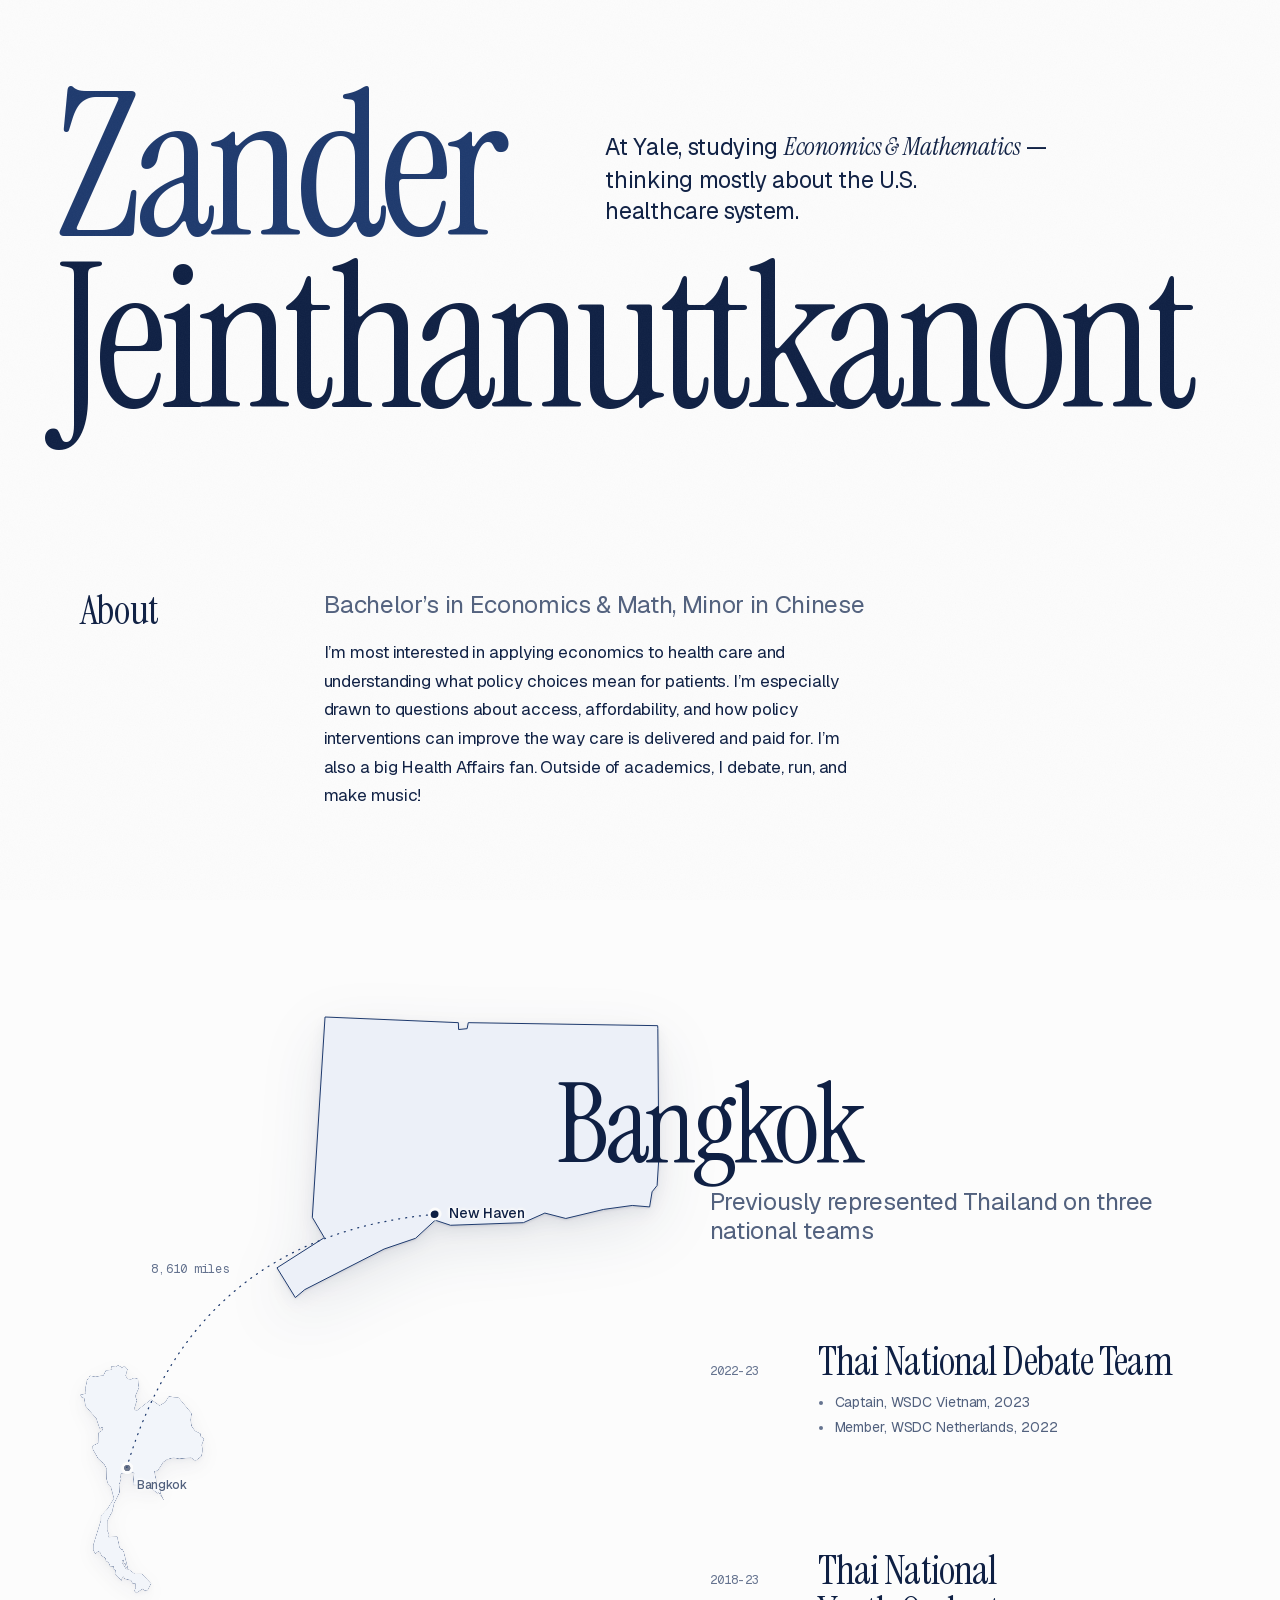
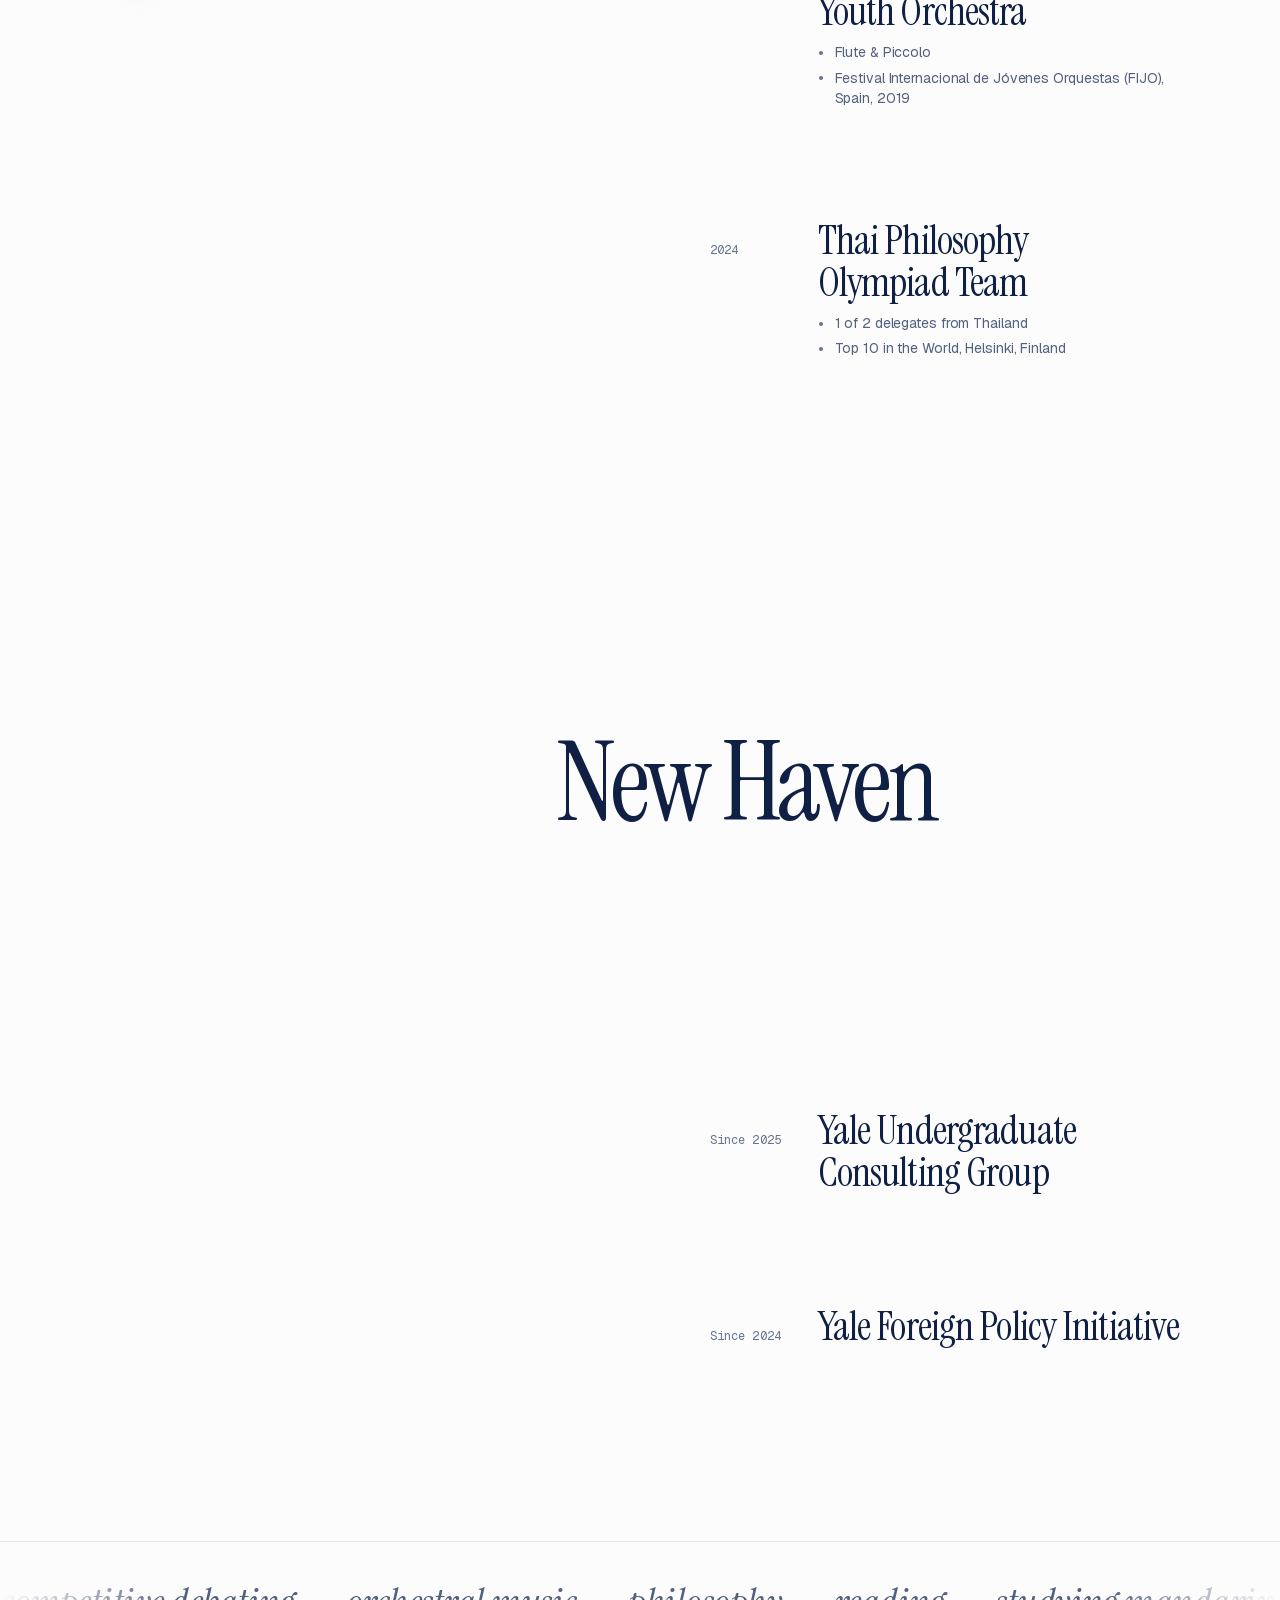
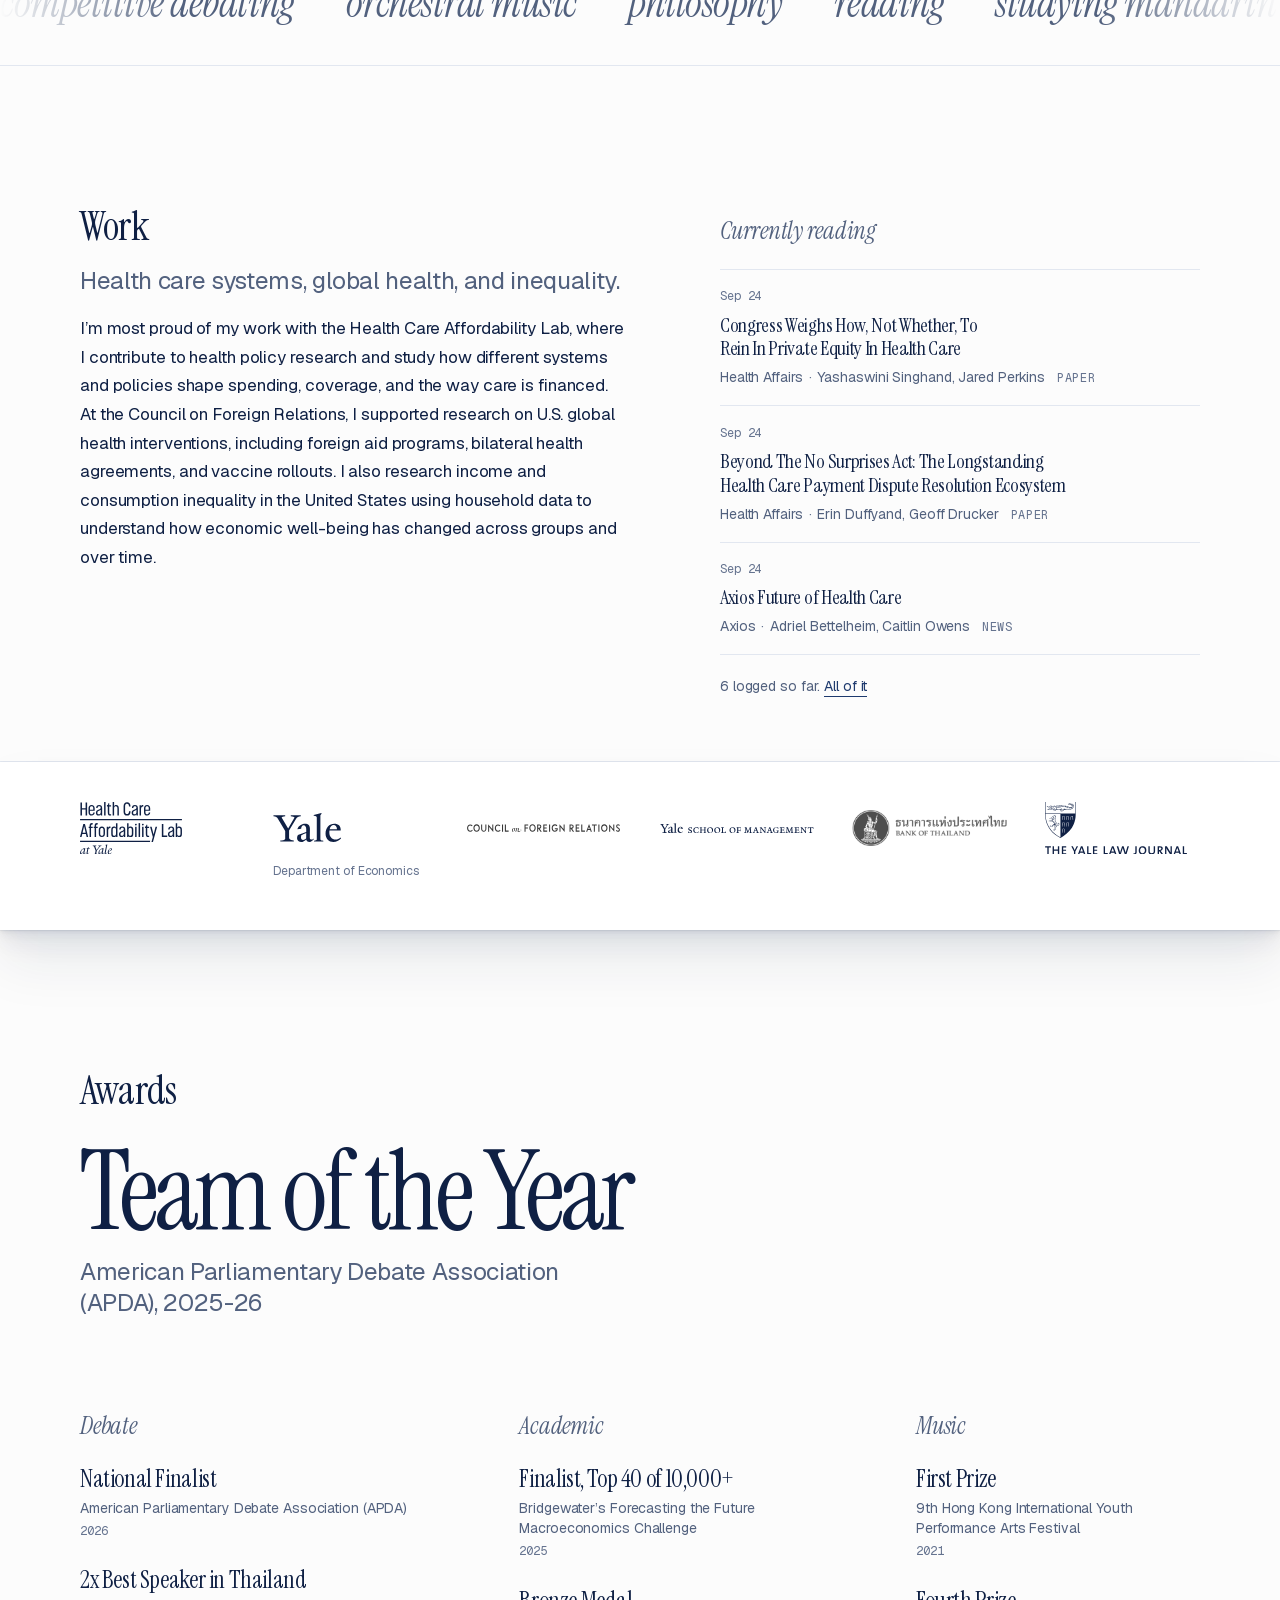
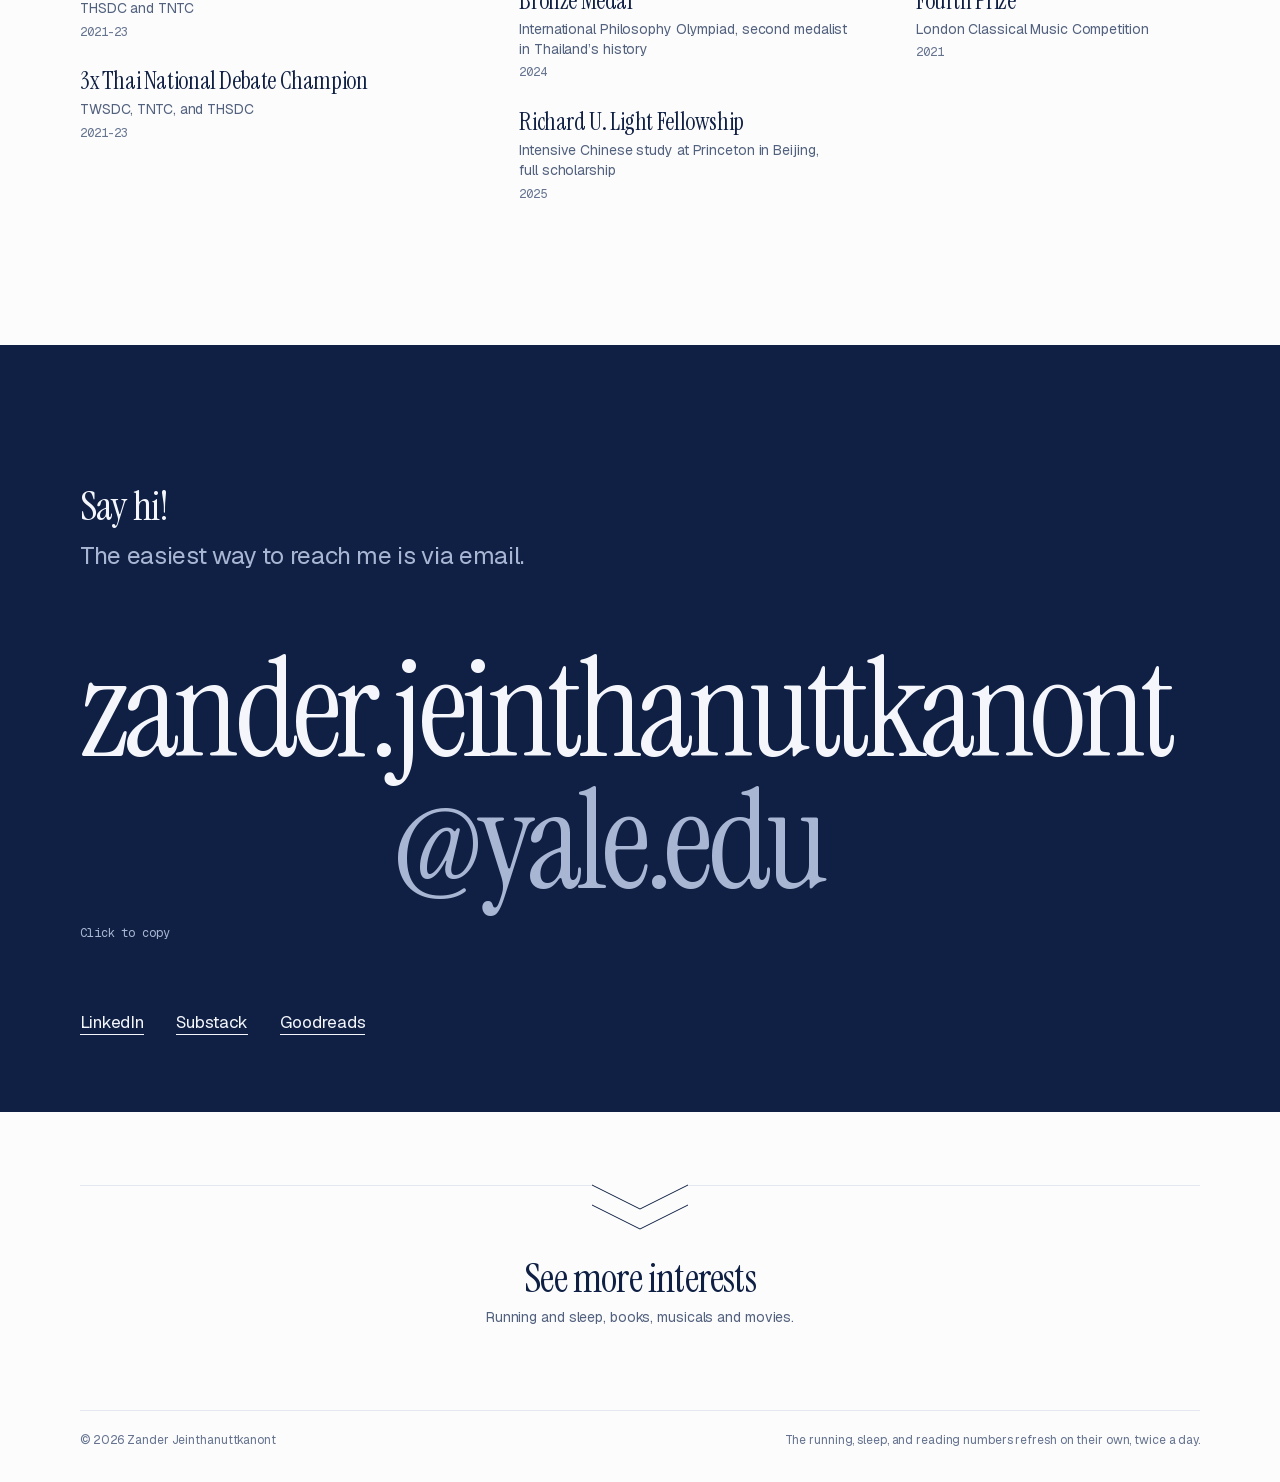
==== commit 4c07ff0f: "Fold: centred hairline with two thin chevrons, no flip The "See more interests" summary is now centr" ====
--- a/index.html
+++ b/index.html
@@ -159,9 +159,15 @@
     <section class="section more" id="more">
       <details class="more-fold" id="more-fold">
         <summary class="more-summary">
+          <!-- the hairline dips into two thin chevrons; the pair points up once the fold is open -->
+          <span class="more-mark" aria-hidden="true">
+            <svg viewBox="0 0 96 46" focusable="false">
+              <path d="M0,1 L48,25 L96,1" />
+              <path d="M0,21 L48,45 L96,21" />
+            </svg>
+          </span>
           <span class="more-name">See more interests</span>
           <span class="more-note">Running and sleep, books, musicals and movies.</span>
-          <span class="more-mark" aria-hidden="true"></span>
         </summary>
         <div class="more-body">
 
--- a/styles.css
+++ b/styles.css
@@ -1066,7 +1066,7 @@
   margin-top: var(--section-gap);
   background: var(--close-bg);
   color: var(--close-ink);
-  padding-block: clamp(4.5rem, 11vw, 9rem);
+  padding-block: clamp(4.5rem, 11vw, 9rem) clamp(3rem, 6vw, 5rem);
 }
 .close :focus-visible { outline-color: var(--close-ink); }
 .close-title { font-family: var(--display); font-size: var(--t-title); letter-spacing: -0.02em; line-height: 1; }
@@ -1115,37 +1115,46 @@
    the live health numbers, and the poster shelves. Closed, the page ends on this line.
    ------------------------------------------------------------------------ */
 
+/* the fold sits close under the navy, not a full section's breath away */
+.section.more { padding-top: clamp(2rem, 4vw, 3rem); }
 .more-summary {
-  margin-inline: var(--edge);       /* the hairlines stop where the text column does */
-  display: flex;
-  flex-wrap: wrap;
-  align-items: baseline;
-  gap: 0.35rem 1.25rem;
-  padding-block: 1.5rem;
-  border-block: 1px solid var(--rule);
+  margin-inline: var(--edge);       /* the mark's hairline stops where the text column does */
+  display: grid;
+  justify-items: center;
+  text-align: center;
+  gap: 0.5rem;
+  padding-block: 1.5rem 2rem;
   cursor: pointer;
   list-style: none;
 }
 .more-summary::-webkit-details-marker { display: none; }
-.more-name { font-family: var(--display); font-size: var(--t-title); line-height: 1; letter-spacing: -0.02em; }
-.more-note { color: var(--ink-muted); font-size: var(--t-small); flex: 1 1 auto; }
-/* a plus that turns into a cross once the fold is open */
-.more-mark { position: relative; width: 1rem; height: 1rem; align-self: center; transition: transform var(--mid) var(--ease-out); }
-.more-mark::before, .more-mark::after {
-  content: "";
-  position: absolute;
-  inset: 50% auto auto 0;
+/* the hairline runs in from both edges and dips into two thin chevrons in the middle */
+.more-mark {
   width: 100%;
-  height: 1px;
-  background: var(--ink);
-}
-.more-mark::after { transform: rotate(90deg); }
-.more-fold[open] .more-mark { transform: rotate(45deg); }
+  display: flex;
+  align-items: flex-start;
+  margin-bottom: 1.25rem;
+}
+.more-mark::before, .more-mark::after { content: ""; flex: 1 1 0; height: 1px; margin-top: 0.5px; background: var(--rule); }
+.more-mark svg { flex: none; display: block; width: 6rem; height: 2.875rem; overflow: visible; }
+.more-mark path {
+  fill: none;
+  stroke: var(--ink);
+  stroke-width: 1px;
+  vector-effect: non-scaling-stroke;
+  transition: transform var(--mid) var(--ease-out);
+}
+.more-summary:hover .more-mark path + path { transform: translateY(2px); }
+/* open, the lower chevron tucks up into the upper one; nothing turns over */
+.more-fold[open] .more-mark path + path { transform: translateY(-20px); }
+.more-fold[open] .more-summary:hover .more-mark path + path { transform: translateY(-18px); }
+.more-name { font-family: var(--display); font-size: var(--t-title); line-height: 1; letter-spacing: -0.02em; transition: color var(--mid) var(--ease-out); }
+.more-note { color: var(--ink-muted); font-size: var(--t-small); }
 .more-summary:hover .more-name { color: var(--ink-link); }
 .more-body { padding-bottom: var(--section-gap); }
 .more-body > .section:last-child { padding-bottom: 0; }
 
-.foot { margin-top: clamp(3rem, 6vw, 5rem); padding-bottom: 2rem; }
+.foot { margin-top: clamp(2rem, 4vw, 3rem); padding-bottom: 2rem; }
 .colophon {
   padding-top: 1.25rem;
   border-top: 1px solid var(--rule);
